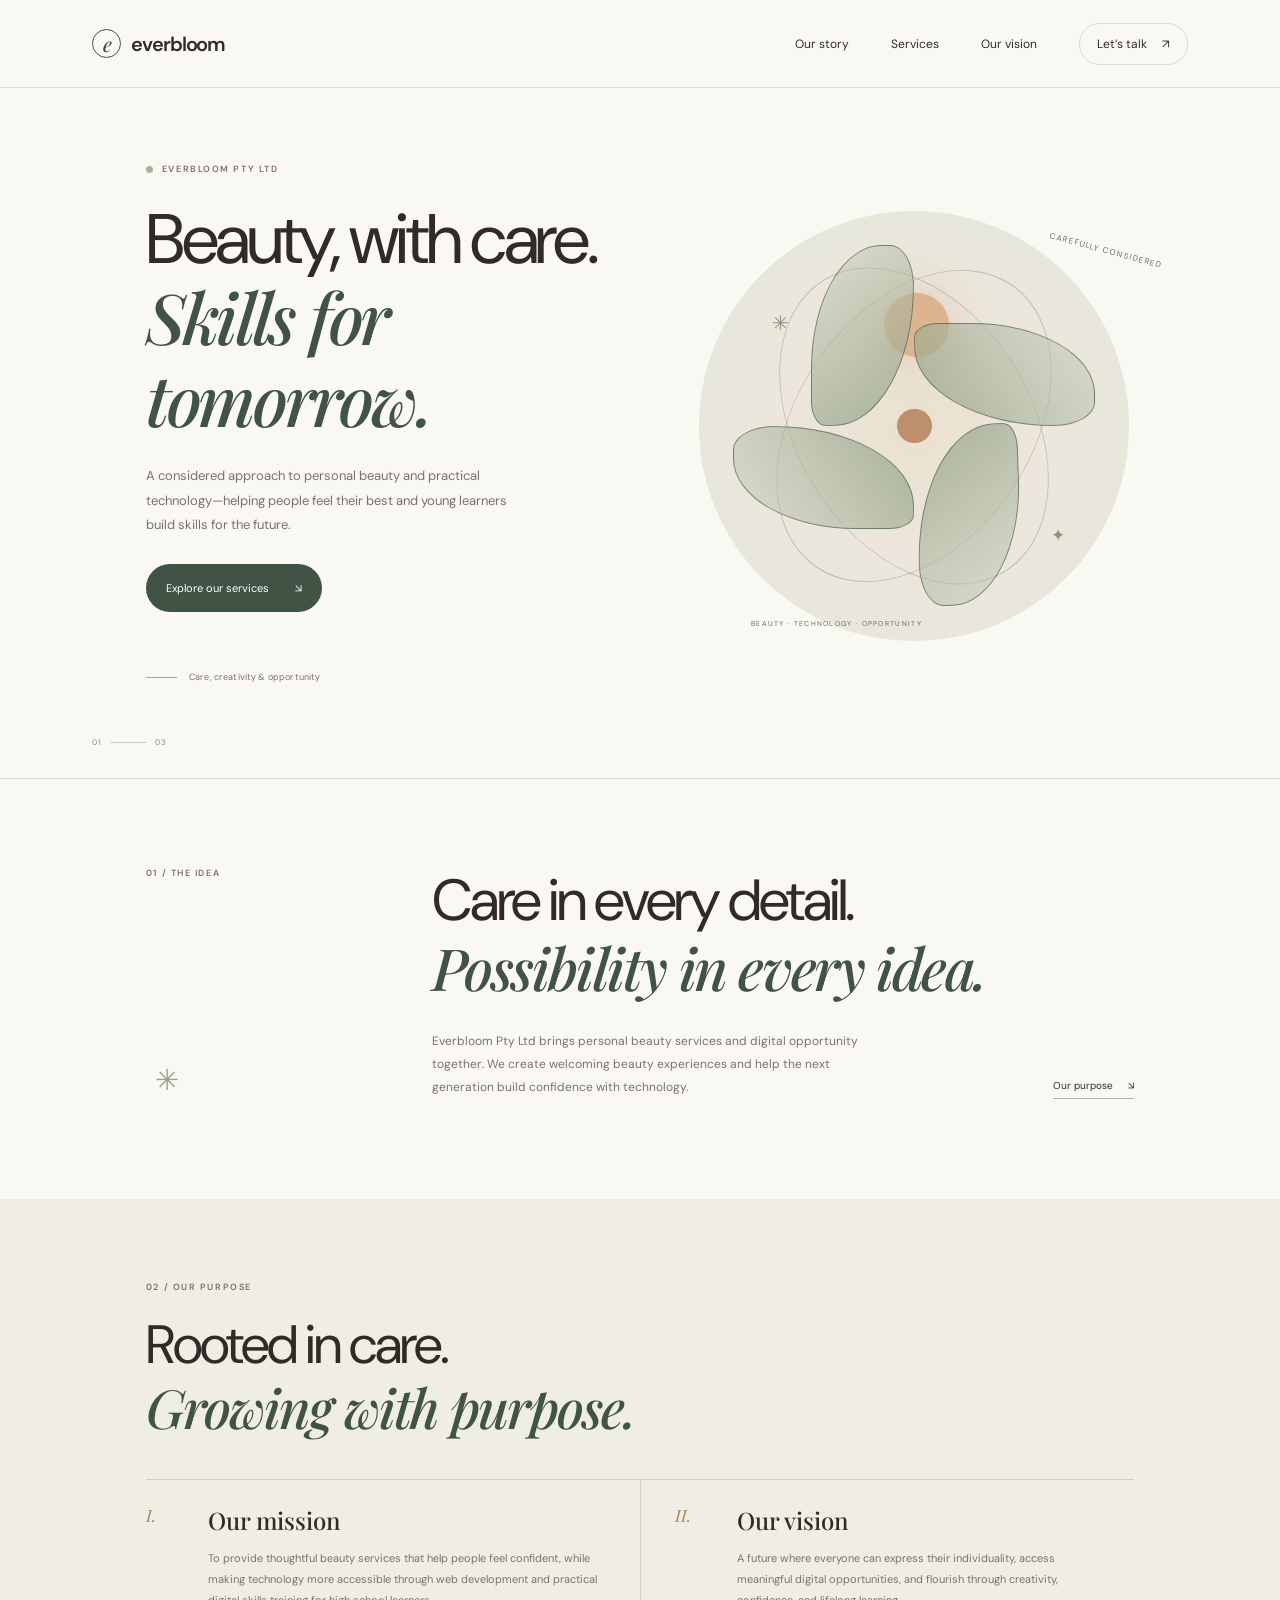
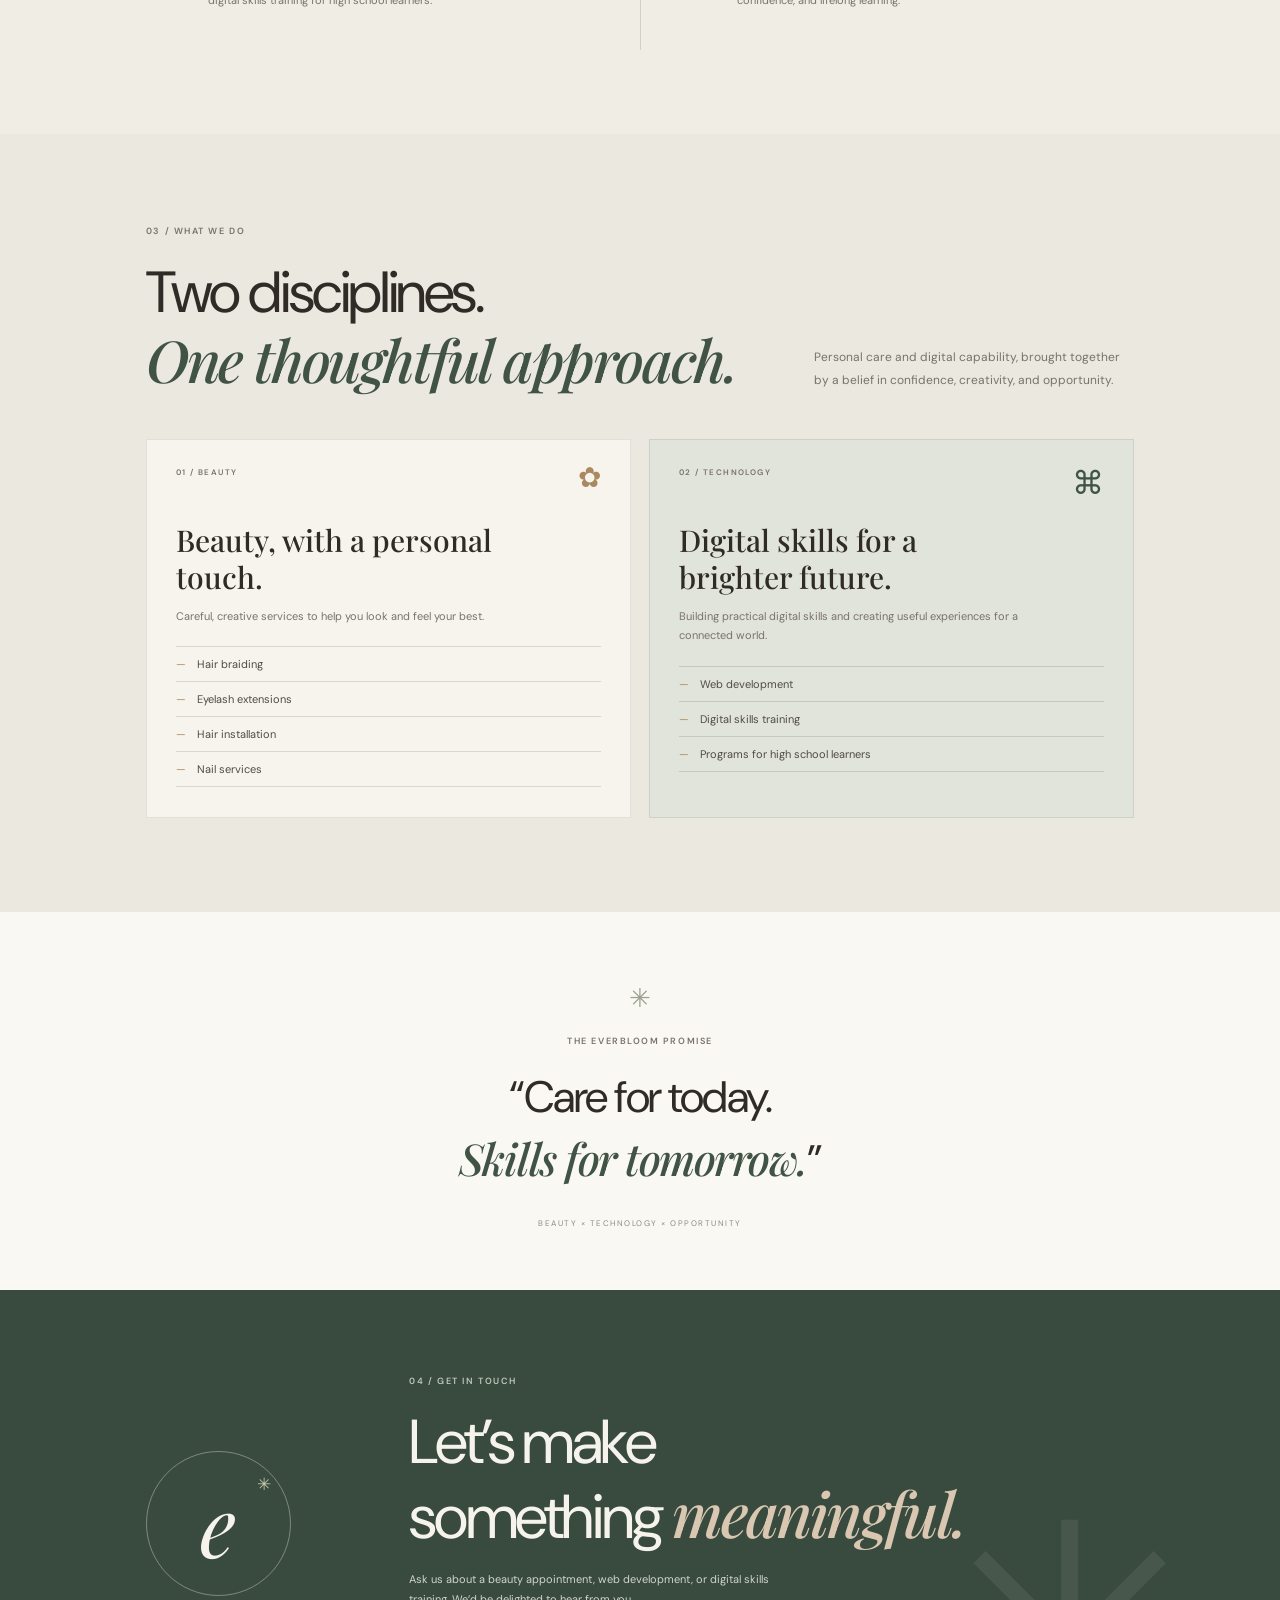
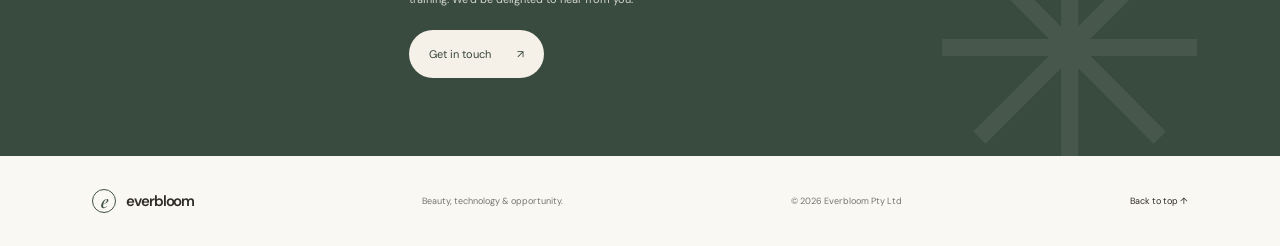
==== index.html @ f7b2e5d9 "Initial Everbloom website project Co-authored-by: Copilot <223556219+Copilot@users.noreply.github.co" ====
<!DOCTYPE html>
<html lang="en">
  <head>
    <meta charset="UTF-8" />
    <meta name="viewport" content="width=device-width, initial-scale=1.0" />
    <meta
      name="description"
      content="Everbloom Pty Ltd offers beauty services, web development, and digital skills training for high school learners."
    />
    <meta name="theme-color" content="#f7f4ef" />
    <title>Everbloom Pty Ltd — Beauty & Technology</title>
    <link rel="preconnect" href="https://fonts.googleapis.com" />
    <link rel="preconnect" href="https://fonts.gstatic.com" crossorigin />
    <link
      href="https://fonts.googleapis.com/css2?family=DM+Sans:wght@400;500;600;700&family=Playfair+Display:ital,wght@0,500;0,600;1,500&display=swap"
      rel="stylesheet"
    />
    <link rel="stylesheet" href="styles.css" />
    <script src="script.js" defer></script>
  </head>
  <body>
    <header class="site-header">
      <a class="wordmark" href="#home" aria-label="Everbloom home">
        <span class="wordmark-icon" aria-hidden="true">e</span>
        <span>everbloom</span>
      </a>
      <button
        class="menu-toggle"
        type="button"
        aria-label="Open navigation"
        aria-expanded="false"
        aria-controls="site-nav"
      >
        <span></span>
        <span></span>
      </button>
      <nav class="site-nav" id="site-nav" aria-label="Main navigation">
        <a href="#about">Our story</a>
        <a href="#what-we-do">Services</a>
        <a href="#vision">Our vision</a>
        <a class="nav-contact" href="#contact">Let’s talk <span aria-hidden="true">↗</span></a>
      </nav>
    </header>

    <main>
      <section class="hero" id="home">
        <div class="hero-copy">
          <p class="eyebrow"><span class="status-dot"></span> Everbloom Pty Ltd</p>
          <h1>Beauty, with care.<br /><em>Skills for tomorrow.</em></h1>
          <p class="hero-description">
            A considered approach to personal beauty and practical technology—helping people
            feel their best and young learners build skills for the future.
          </p>
          <a class="button button-dark" href="#what-we-do">
            Explore our services <span aria-hidden="true">↘</span>
          </a>
          <div class="hero-note">
            <span class="note-line"></span>
            <span>Care, creativity & opportunity</span>
          </div>
        </div>

        <div class="hero-art" aria-label="Abstract botanical-inspired artwork">
          <div class="art-orbit orbit-one"></div>
          <div class="art-orbit orbit-two"></div>
          <div class="art-sun"></div>
          <div class="art-petal petal-one"></div>
          <div class="art-petal petal-two"></div>
          <div class="art-petal petal-three"></div>
          <div class="art-petal petal-four"></div>
          <div class="art-core"></div>
          <span class="art-label label-top">Carefully considered</span>
          <span class="art-label label-bottom">BEAUTY · TECHNOLOGY · OPPORTUNITY</span>
          <span class="art-spark spark-one" aria-hidden="true">✳</span>
          <span class="art-spark spark-two" aria-hidden="true">✦</span>
        </div>
        <div class="hero-index" aria-hidden="true">01 <span></span> 03</div>
      </section>

      <section class="intro section-pad" id="about">
        <div class="intro-kicker">
          <span class="section-number">01 / THE IDEA</span>
          <span class="small-flower" aria-hidden="true">✳</span>
        </div>
        <div class="intro-content">
          <h2>Care in every detail.<br /><em>Possibility in every idea.</em></h2>
          <div class="intro-bottom">
            <p>
              Everbloom Pty Ltd brings personal beauty services and digital opportunity
              together. We create welcoming beauty experiences and help the next generation
              build confidence with technology.
            </p>
            <a class="text-link" href="#vision">Our purpose <span aria-hidden="true">↘</span></a>
          </div>
        </div>
      </section>

      <section class="principles section-pad" id="vision">
        <div class="principles-heading">
          <span class="section-number">02 / OUR PURPOSE</span>
          <h2>Rooted in care.<br /><em>Growing with purpose.</em></h2>
        </div>
        <div class="principle-grid">
          <article class="principle-card">
            <span class="principle-mark" aria-hidden="true">I.</span>
            <div>
              <h3>Our mission</h3>
              <p>
                To provide thoughtful beauty services that help people feel confident, while
                making technology more accessible through web development and practical
                digital skills training for high school learners.
              </p>
            </div>
          </article>
          <article class="principle-card">
            <span class="principle-mark" aria-hidden="true">II.</span>
            <div>
              <h3>Our vision</h3>
              <p>
                A future where everyone can express their individuality, access meaningful
                digital opportunities, and flourish through creativity, confidence, and
                lifelong learning.
              </p>
            </div>
          </article>
        </div>
      </section>

      <section class="offerings section-pad" id="what-we-do">
        <div class="offerings-heading">
          <div>
            <span class="section-number">03 / WHAT WE DO</span>
            <h2>Two disciplines.<br /><em>One thoughtful approach.</em></h2>
          </div>
          <p>
            Personal care and digital capability, brought together by a belief in confidence,
            creativity, and opportunity.
          </p>
        </div>
        <div class="services-grid">
          <article class="service-card beauty-card">
            <div class="service-card-top">
              <span class="service-number">01 / BEAUTY</span>
              <span class="service-symbol" aria-hidden="true">✿</span>
            </div>
            <h3>Beauty, with a personal touch.</h3>
            <p class="service-intro">
              Careful, creative services to help you look and feel your best.
            </p>
            <ul class="service-list">
              <li>Hair braiding</li>
              <li>Eyelash extensions</li>
              <li>Hair installation</li>
              <li>Nail services</li>
            </ul>
          </article>
          <article class="service-card technology-card">
            <div class="service-card-top">
              <span class="service-number">02 / TECHNOLOGY</span>
              <span class="service-symbol tech-symbol" aria-hidden="true">⌘</span>
            </div>
            <h3>Digital skills for a brighter future.</h3>
            <p class="service-intro">
              Building practical digital skills and creating useful experiences for a
              connected world.
            </p>
            <ul class="service-list">
              <li>Web development</li>
              <li>Digital skills training</li>
              <li>Programs for high school learners</li>
            </ul>
          </article>
        </div>
      </section>

      <section class="manifesto">
        <span class="manifesto-flower" aria-hidden="true">✳</span>
        <p class="section-number">THE EVERBLOOM PROMISE</p>
        <blockquote>
          “Care for today.<br /><em>Skills for tomorrow.</em>”
        </blockquote>
        <span class="manifesto-caption">BEAUTY × TECHNOLOGY × OPPORTUNITY</span>
      </section>

      <section class="contact section-pad" id="contact">
        <div class="contact-mark" aria-hidden="true">e<span>✳</span></div>
        <div class="contact-copy">
          <span class="section-number">04 / GET IN TOUCH</span>
          <h2>Let’s make<br />something <em>meaningful.</em></h2>
          <p>
            Ask us about a beauty appointment, web development, or digital skills training.
            We’d be delighted to hear from you.
          </p>
          <a class="button button-light" href="mailto:hello@everbloom.com">
            Get in touch <span aria-hidden="true">↗</span>
          </a>
        </div>
        <span class="contact-decoration" aria-hidden="true">✳</span>
      </section>
    </main>

    <footer class="site-footer">
      <a class="wordmark footer-wordmark" href="#home">
        <span class="wordmark-icon" aria-hidden="true">e</span>
        <span>everbloom</span>
      </a>
      <p>Beauty, technology & opportunity.</p>
      <span>© <span id="year"></span> Everbloom Pty Ltd</span>
      <a class="back-to-top" href="#home">Back to top ↑</a>
    </footer>
  </body>
</html>
---- styles.css ----
:root {
  color-scheme: light;
  --paper: #faf8f3;
  --ink: #302b27;
  --muted: #79726a;
  --green: #405345;
  --line: rgba(48, 43, 39, 0.15);
  --gold: #aa8960;
  --serif: "Playfair Display", Georgia, serif;
  --sans: "DM Sans", Arial, sans-serif;
}

* {
  box-sizing: border-box;
}

html {
  scroll-behavior: smooth;
}

body {
  margin: 0;
  background: var(--paper);
  color: var(--ink);
  font-family: var(--sans);
  -webkit-font-smoothing: antialiased;
}

a {
  color: inherit;
  text-decoration: none;
}

.site-header {
  height: 88px;
  padding: 0 7.2%;
  display: flex;
  align-items: center;
  justify-content: space-between;
  border-bottom: 1px solid var(--line);
}

.wordmark {
  display: inline-flex;
  align-items: center;
  gap: 10px;
  font-size: 20px;
  font-weight: 600;
  letter-spacing: -1.1px;
}

.wordmark-icon {
  width: 29px;
  height: 29px;
  display: grid;
  place-items: center;
  border: 1px solid var(--green);
  border-radius: 50%;
  color: var(--green);
  font-family: var(--serif);
  font-size: 20px;
  font-weight: 500;
  font-style: italic;
}

.site-nav {
  display: flex;
  align-items: center;
  gap: 42px;
  font-size: 12px;
}

.site-nav a:not(.nav-contact),
.back-to-top {
  transition: color 180ms ease;
}

.site-nav a:not(.nav-contact):hover,
.back-to-top:hover {
  color: #84917f;
}

.nav-contact {
  padding: 12px 17px;
  border: 1px solid var(--line);
  border-radius: 30px;
}

.nav-contact span {
  margin-left: 12px;
}

.menu-toggle {
  display: none;
}

.hero {
  position: relative;
  min-height: 620px;
  padding: 75px 11.4% 90px;
  display: grid;
  grid-template-columns: 1.05fr 0.95fr;
  align-items: center;
  overflow: hidden;
}

.hero-copy {
  z-index: 1;
  padding-bottom: 5px;
}

.eyebrow,
.section-number {
  color: var(--muted);
  font-size: 9px;
  font-weight: 600;
  letter-spacing: 1.55px;
  text-transform: uppercase;
}

.eyebrow {
  display: flex;
  align-items: center;
  gap: 9px;
  margin: 0 0 26px;
}

.status-dot {
  width: 7px;
  height: 7px;
  display: inline-block;
  border-radius: 50%;
  background: #a8b394;
}

h1,
h2,
h3,
p {
  margin-top: 0;
}

h1,
h2 {
  font-weight: 400;
}

h1 {
  margin-bottom: 22px;
  font-size: clamp(49px, 5.5vw, 70px);
  letter-spacing: -3.3px;
  line-height: 1.1;
}

h1 em,
h2 em,
blockquote em {
  color: var(--green);
  font-family: var(--serif);
  font-weight: 500;
}

.hero-description {
  max-width: 390px;
  margin-bottom: 26px;
  color: var(--muted);
  font-size: 13px;
  line-height: 1.9;
}

.button {
  min-height: 48px;
  padding: 0 20px;
  display: inline-flex;
  align-items: center;
  justify-content: center;
  gap: 26px;
  border-radius: 30px;
  font-size: 11px;
  transition: transform 180ms ease, background 180ms ease;
}

.button:hover {
  transform: translateY(-2px);
}

.button-dark {
  background: var(--green);
  color: #fff;
}

.button-dark:hover {
  background: #2e4035;
}

.hero-note {
  margin-top: 59px;
  display: flex;
  align-items: center;
  gap: 12px;
  color: var(--muted);
  font-size: 9px;
  letter-spacing: 0.15px;
}

.note-line {
  width: 31px;
  height: 1px;
  background: #a5aa9b;
}

.hero-art {
  position: relative;
  width: min(37vw, 430px);
  aspect-ratio: 1;
  justify-self: end;
  margin: 1px 1% 0 0;
  border-radius: 50%;
  background:
    radial-gradient(ellipse at 51% 48%, rgba(239, 224, 199, 0.26) 0 19%, transparent 20%),
    radial-gradient(circle at 50% 51%, #e8e1d4 0, #ece6dc 44%, #e7e7db 73%, #e8e9df 100%);
}

.art-orbit {
  position: absolute;
  inset: 10%;
  border: 1px solid rgba(68, 81, 65, 0.28);
  border-radius: 50%;
}

.orbit-one {
  transform: rotate(-32deg) scaleX(0.68);
}

.orbit-two {
  transform: rotate(35deg) scaleX(0.68);
}

.art-sun {
  position: absolute;
  top: 19%;
  left: 43%;
  width: 15%;
  aspect-ratio: 1;
  border-radius: 50%;
  background: #dcb48e;
  box-shadow: 0 0 45px rgba(208, 157, 120, 0.43);
}

.art-petal {
  position: absolute;
  top: 50%;
  left: 50%;
  width: 24%;
  height: 42%;
  border: 1px solid rgba(67, 82, 67, 0.58);
  border-radius: 85% 15% 75% 25%;
  background: linear-gradient(145deg, rgba(151, 165, 137, 0.78), rgba(205, 209, 190, 0.48));
  transform-origin: 0 0;
}

.petal-one {
  transform: rotate(-2deg);
}

.petal-two {
  transform: rotate(90deg);
}

.petal-three {
  transform: rotate(180deg);
}

.petal-four {
  transform: rotate(270deg);
}

.art-core {
  position: absolute;
  top: 46%;
  left: 46%;
  width: 8%;
  aspect-ratio: 1;
  border-radius: 50%;
  background: #bd8f6e;
}

.art-label {
  position: absolute;
  color: #686d60;
  font-size: 8px;
  letter-spacing: 1.1px;
  text-transform: uppercase;
}

.label-top {
  top: 8%;
  right: -8%;
  transform: rotate(15deg);
}

.label-bottom {
  bottom: 3%;
  left: 12%;
  font-size: 7px;
  letter-spacing: 1.3px;
}

.art-spark {
  position: absolute;
  color: #8a957b;
}

.spark-one {
  top: 23%;
  left: 17%;
  font-size: 20px;
}

.spark-two {
  right: 15%;
  bottom: 22%;
  font-size: 17px;
}

.hero-index {
  position: absolute;
  bottom: 31px;
  left: 7.2%;
  display: flex;
  align-items: center;
  gap: 9px;
  color: #8d8e87;
  font-size: 8px;
  letter-spacing: 1px;
}

.hero-index span {
  width: 35px;
  height: 1px;
  background: #c6c6bd;
}

.section-pad {
  padding-right: 11.4%;
  padding-left: 11.4%;
}

.intro {
  padding-top: 88px;
  padding-bottom: 100px;
  display: grid;
  grid-template-columns: 1fr 2.45fr;
  border-top: 1px solid var(--line);
}

.principles {
  padding-top: 75px;
  padding-bottom: 84px;
  background: #f0ede5;
}

.principles-heading {
  margin-bottom: 37px;
}

.principles-heading .section-number {
  display: inline-block;
  margin-bottom: 20px;
}

.principles-heading h2 {
  margin: 0;
  font-size: clamp(37px, 4.4vw, 54px);
  letter-spacing: -2px;
  line-height: 1.17;
}

.principle-grid {
  display: grid;
  grid-template-columns: repeat(2, minmax(0, 1fr));
  border-top: 1px solid var(--line);
}

.principle-card {
  min-height: 170px;
  padding: 24px 34px 12px 0;
  display: grid;
  grid-template-columns: 45px 1fr;
  gap: 17px;
}

.principle-card + .principle-card {
  padding-left: 34px;
  border-left: 1px solid var(--line);
}

.principle-mark {
  color: var(--gold);
  font-family: var(--serif);
  font-size: 17px;
  font-style: italic;
}

.principle-card h3 {
  margin-bottom: 12px;
  font-family: var(--serif);
  font-size: 24px;
  font-weight: 500;
}

.principle-card p {
  max-width: 420px;
  margin: 0;
  color: var(--muted);
  font-size: 11px;
  line-height: 1.9;
}

.intro-kicker {
  display: flex;
  flex-direction: column;
  align-items: flex-start;
  justify-content: space-between;
}

.small-flower {
  padding-left: 9px;
  color: #9ca28c;
  font-size: 29px;
}

.intro-content h2,
.offerings-heading h2,
.contact-copy h2 {
  margin: 0;
  font-size: clamp(38px, 4.6vw, 58px);
  letter-spacing: -2.4px;
  line-height: 1.15;
}

.intro-bottom {
  margin-top: 26px;
  display: flex;
  align-items: flex-end;
  justify-content: space-between;
  gap: 25px;
}

.intro-bottom p,
.offerings-heading > p {
  max-width: 440px;
  margin: 0;
  color: var(--muted);
  font-size: 12px;
  line-height: 1.9;
}

.text-link {
  flex: 0 0 auto;
  padding-bottom: 6px;
  border-bottom: 1px solid #aeb2a5;
  font-size: 10px;
}

.text-link span {
  margin-left: 12px;
}

.offerings {
  padding-top: 84px;
  padding-bottom: 94px;
  background: #eae8df;
}

.offerings-heading {
  margin-bottom: 42px;
  display: flex;
  align-items: flex-end;
  justify-content: space-between;
  gap: 35px;
}

.offerings-heading .section-number {
  display: inline-block;
  margin-bottom: 22px;
}

.offerings-heading > p {
  max-width: 320px;
  padding-bottom: 5px;
}

.services-grid {
  display: grid;
  grid-template-columns: repeat(2, minmax(0, 1fr));
  gap: 18px;
}

.service-card {
  min-height: 345px;
  padding: 27px 29px 30px;
  border: 1px solid rgba(48, 43, 39, 0.1);
  background: #f7f4ed;
}

.technology-card {
  background: #e1e4db;
}

.service-card-top {
  min-height: 48px;
  display: flex;
  align-items: flex-start;
  justify-content: space-between;
}

.service-number {
  color: var(--muted);
  font-size: 8px;
  font-weight: 600;
  letter-spacing: 1.4px;
}

.service-symbol {
  margin-top: -8px;
  color: var(--gold);
  font-size: 28px;
}

.tech-symbol {
  color: var(--green);
  font-family: var(--serif);
  font-size: 32px;
}

.service-card h3 {
  max-width: 350px;
  margin: 7px 0 10px;
  font-family: var(--serif);
  font-size: clamp(23px, 2.5vw, 30px);
  font-weight: 500;
  line-height: 1.25;
}

.service-intro {
  max-width: 365px;
  margin-bottom: 20px;
  color: var(--muted);
  font-size: 11px;
  line-height: 1.8;
}

.service-list {
  margin: 0;
  padding: 0;
  list-style: none;
  border-top: 1px solid var(--line);
}

.service-list li {
  padding: 10px 0;
  border-bottom: 1px solid var(--line);
  color: #504b45;
  font-size: 11px;
}

.service-list li::before {
  margin-right: 11px;
  color: var(--gold);
  content: "—";
}

.manifesto {
  min-height: 365px;
  padding: 69px 20px 62px;
  display: flex;
  flex-direction: column;
  align-items: center;
  justify-content: center;
  text-align: center;
}

.manifesto-flower {
  margin-bottom: 20px;
  color: #9ba28d;
  font-size: 26px;
}

.manifesto .section-number {
  margin-bottom: 21px;
}

blockquote {
  margin: 0 0 27px;
  font-size: clamp(27px, 3.7vw, 44px);
  letter-spacing: -1.5px;
  line-height: 1.35;
}

.manifesto-caption {
  color: #8a8c82;
  font-size: 8px;
  letter-spacing: 1.5px;
}

.contact {
  position: relative;
  min-height: 420px;
  padding-top: 78px;
  padding-bottom: 78px;
  display: flex;
  align-items: center;
  gap: 12%;
  overflow: hidden;
  background: #394b3f;
  color: #f6f3ed;
}

.contact-mark {
  position: relative;
  width: 145px;
  height: 145px;
  flex: 0 0 auto;
  display: grid;
  place-items: center;
  border: 1px solid rgba(246, 243, 237, 0.36);
  border-radius: 50%;
  font-family: var(--serif);
  font-size: 84px;
  font-style: italic;
}

.contact-mark span {
  position: absolute;
  top: 21px;
  right: 19px;
  color: #c8c8ad;
  font-family: var(--sans);
  font-size: 17px;
  font-style: normal;
}

.contact-copy {
  position: relative;
  z-index: 1;
}

.contact-copy .section-number {
  display: inline-block;
  margin-bottom: 19px;
  color: #c0c7b9;
}

.contact-copy h2 {
  font-size: clamp(43px, 5vw, 62px);
}

.contact-copy h2 em {
  color: #d9c7b1;
}

.contact-copy p {
  max-width: 390px;
  margin: 17px 0 21px;
  color: #d1d5cb;
  font-size: 11px;
  line-height: 1.8;
}

.button-light {
  background: #f5f1e8;
  color: #34443a;
}

.button-light:hover {
  background: #e7e1d5;
}

.contact-decoration {
  position: absolute;
  right: 5%;
  bottom: -75px;
  color: rgba(226, 231, 216, 0.08);
  font-size: 350px;
  line-height: 1;
}

.site-footer {
  min-height: 90px;
  padding: 20px 7.2%;
  display: flex;
  align-items: center;
  justify-content: space-between;
  gap: 20px;
  color: #74766e;
  font-size: 9px;
}

.footer-wordmark {
  color: var(--ink);
  font-size: 15px;
}

.footer-wordmark .wordmark-icon {
  width: 24px;
  height: 24px;
  font-size: 17px;
}

.site-footer p {
  margin: 0;
}

.back-to-top {
  color: var(--ink);
}

@media (min-width: 1500px) {
  .hero,
  .section-pad {
    padding-right: max(11.4%, calc((100% - 1120px) / 2));
    padding-left: max(11.4%, calc((100% - 1120px) / 2));
  }
}

@media (max-width: 850px) {
  .site-header {
    height: 75px;
    padding: 0 6%;
  }

  .hero {
    min-height: 550px;
    padding: 65px 7% 80px;
  }

  .hero-art {
    width: min(40vw, 340px);
  }

  h1 {
    font-size: clamp(46px, 5.8vw, 60px);
    letter-spacing: -2.5px;
  }

  .section-pad {
    padding-right: 7%;
    padding-left: 7%;
  }

  .intro {
    grid-template-columns: 0.75fr 2fr;
  }

  .principle-card {
    padding-right: 20px;
  }

  .principle-card + .principle-card {
    padding-left: 20px;
  }

  .service-card {
    min-height: 355px;
    padding: 23px 21px 25px;
  }

  .contact {
    gap: 8%;
  }
}

@media (max-width: 620px) {
  .site-header {
    position: relative;
    z-index: 3;
    height: 70px;
    padding: 0 6%;
  }

  .wordmark {
    font-size: 18px;
  }

  .menu-toggle {
    width: 39px;
    height: 39px;
    padding: 11px 8px;
    display: flex;
    flex-direction: column;
    justify-content: center;
    gap: 5px;
    border: 1px solid var(--line);
    border-radius: 50%;
    background: transparent;
    cursor: pointer;
  }

  .menu-toggle span {
    width: 100%;
    height: 1px;
    background: var(--ink);
  }

  .site-nav {
    position: absolute;
    top: 69px;
    right: 0;
    left: 0;
    padding: 20px 6% 25px;
    display: none;
    align-items: stretch;
    flex-direction: column;
    gap: 20px;
    border-bottom: 1px solid var(--line);
    background: var(--paper);
  }

  .site-nav.is-open {
    display: flex;
  }

  .nav-contact {
    align-self: flex-start;
  }

  .hero {
    min-height: auto;
    padding: 58px 7% 70px;
    grid-template-columns: 1fr;
    gap: 34px;
  }

  .hero-copy {
    padding: 0;
  }

  .eyebrow {
    margin-bottom: 21px;
  }

  h1 {
    font-size: clamp(48px, 13vw, 67px);
    letter-spacing: -3.5px;
  }

  .hero-description {
    max-width: 420px;
    font-size: 12px;
  }

  .hero-note {
    margin-top: 34px;
  }

  .hero-art {
    width: min(76vw, 350px);
    justify-self: center;
    margin: 0;
  }

  .label-top {
    right: -2%;
  }

  .hero-index {
    bottom: 20px;
    left: 7%;
  }

  .section-pad {
    padding-right: 7%;
    padding-left: 7%;
  }

  .intro {
    padding-top: 62px;
    padding-bottom: 68px;
    grid-template-columns: 1fr;
    gap: 26px;
  }

  .principles {
    padding-top: 59px;
    padding-bottom: 62px;
  }

  .principles-heading {
    margin-bottom: 27px;
  }

  .principle-grid {
    grid-template-columns: 1fr;
  }

  .principle-card,
  .principle-card + .principle-card {
    min-height: 0;
    padding: 22px 0;
    grid-template-columns: 34px 1fr;
    gap: 12px;
    border-left: 0;
  }

  .principle-card + .principle-card {
    border-top: 1px solid var(--line);
  }

  .principle-card h3 {
    font-size: 22px;
  }

  .intro-kicker {
    flex-direction: row;
    align-items: center;
  }

  .small-flower {
    padding: 0;
    font-size: 22px;
  }

  .intro-content h2,
  .offerings-heading h2,
  .contact-copy h2 {
    font-size: clamp(38px, 10vw, 50px);
    letter-spacing: -1.8px;
  }

  .intro-bottom {
    margin-top: 19px;
    align-items: flex-start;
    flex-direction: column;
    gap: 20px;
  }

  .offerings {
    padding-top: 63px;
    padding-bottom: 68px;
  }

  .offerings-heading {
    margin-bottom: 28px;
    align-items: flex-start;
    flex-direction: column;
    gap: 17px;
  }

  .offerings-heading .section-number {
    margin-bottom: 19px;
  }

  .services-grid {
    grid-template-columns: 1fr;
    gap: 12px;
  }

  .service-card {
    min-height: 0;
    padding: 22px 20px 23px;
  }

  .service-card h3 {
    font-size: 26px;
  }

  .manifesto {
    min-height: 310px;
    padding: 58px 20px;
  }

  blockquote {
    font-size: clamp(27px, 7.5vw, 36px);
  }

  .contact {
    min-height: 440px;
    padding-top: 62px;
    padding-bottom: 62px;
    align-items: flex-start;
    flex-direction: column;
    gap: 25px;
  }

  .contact-mark {
    width: 74px;
    height: 74px;
    font-size: 45px;
  }

  .contact-mark span {
    top: 8px;
    right: 8px;
    font-size: 10px;
  }

  .contact-copy p {
    max-width: 340px;
  }

  .contact-decoration {
    right: -17%;
    bottom: -4%;
    font-size: 220px;
  }

  .site-footer {
    padding: 25px 7%;
    align-items: flex-start;
    flex-wrap: wrap;
    gap: 16px 20px;
  }

  .footer-wordmark {
    width: calc(50% - 10px);
  }

  .site-footer p {
    width: calc(50% - 10px);
    text-align: right;
  }

  .back-to-top {
    margin-left: auto;
  }
}

@media (prefers-reduced-motion: reduce) {
  *,
  *::before,
  *::after {
    scroll-behavior: auto !important;
    transition-duration: 0.01ms !important;
  }
}
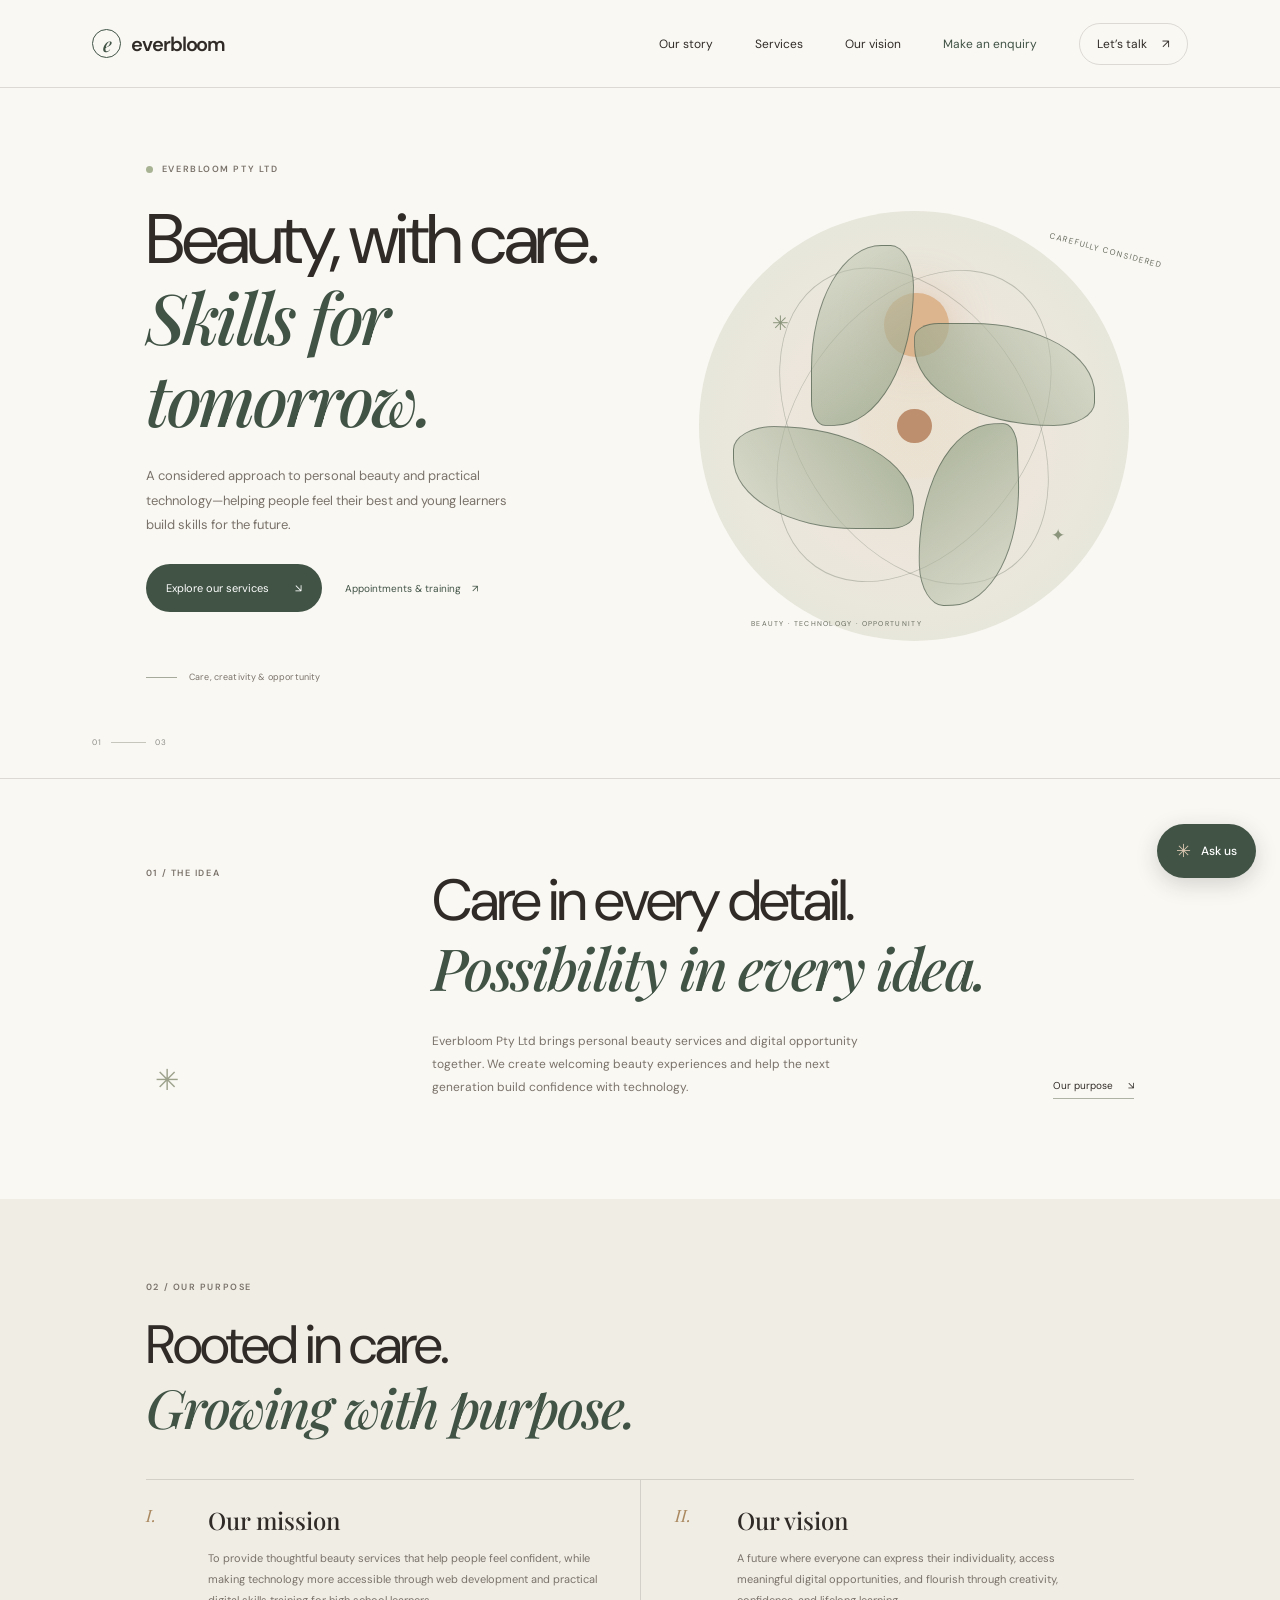
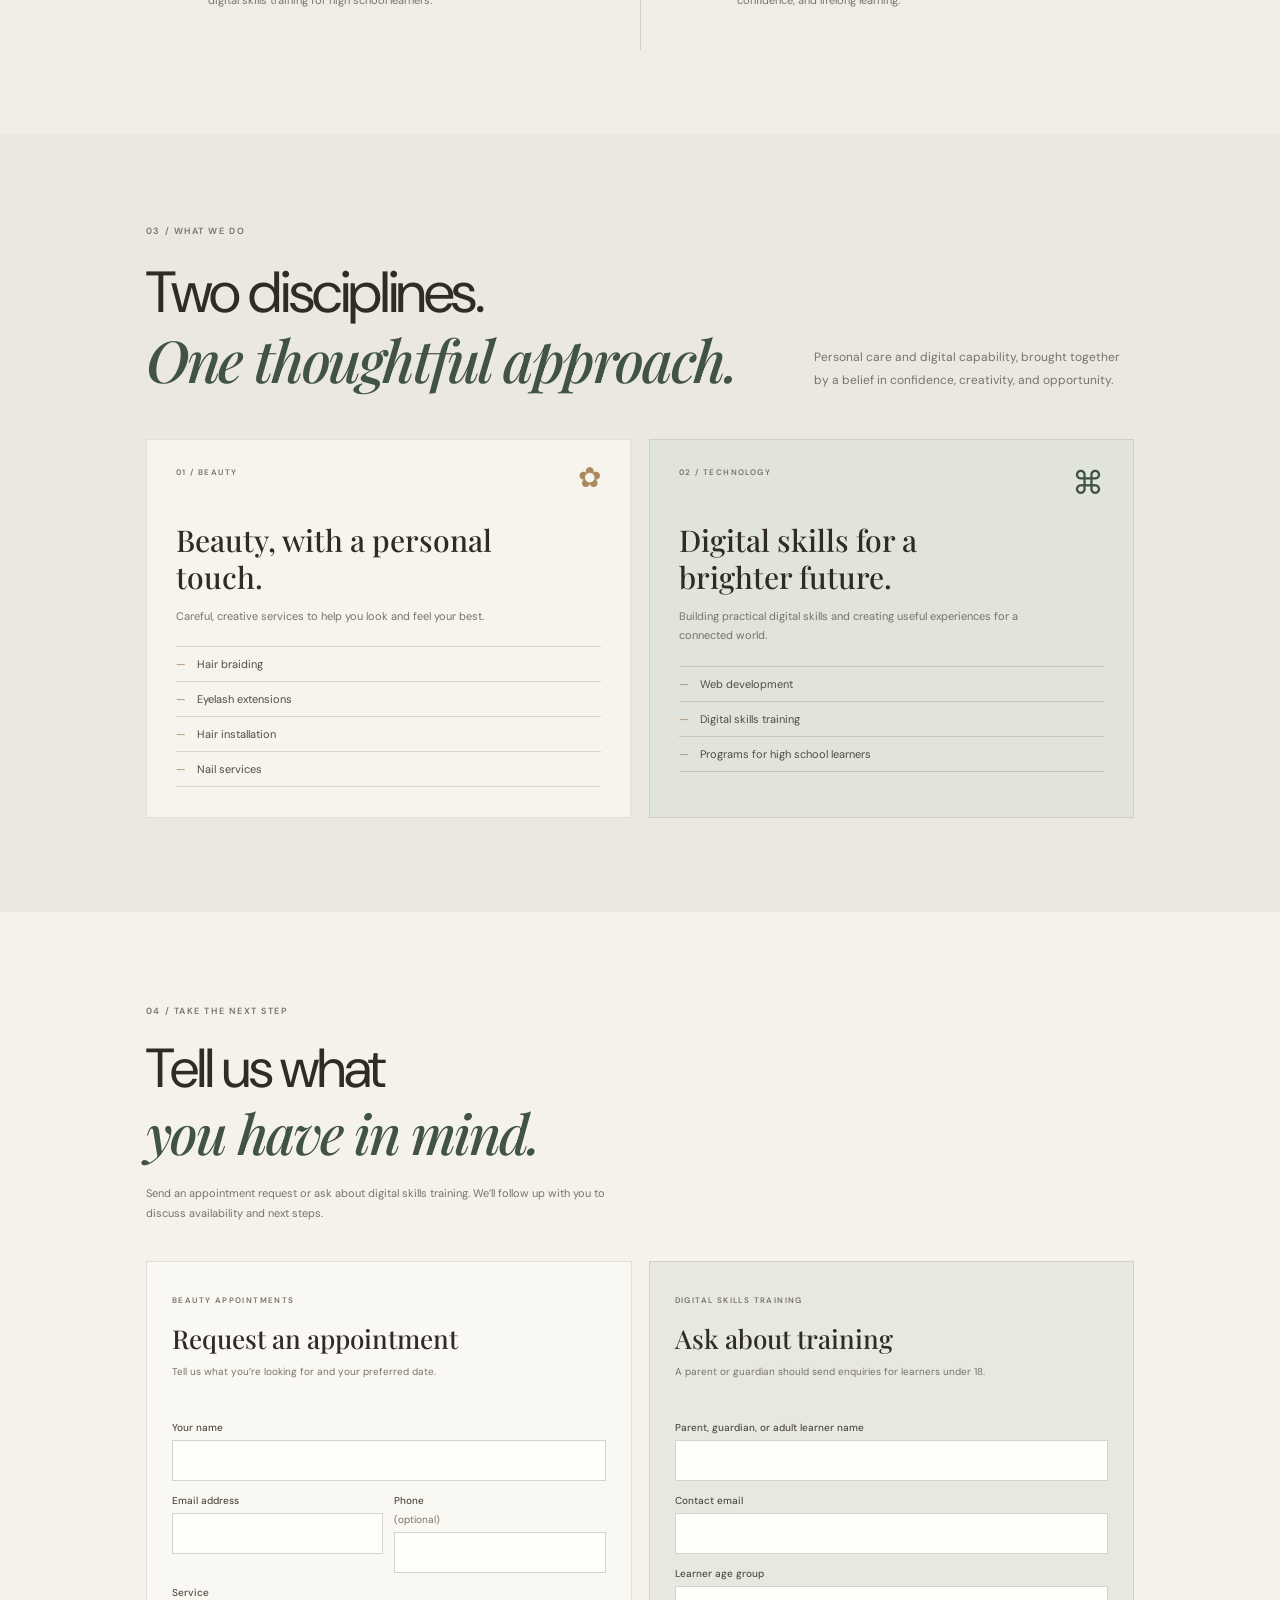
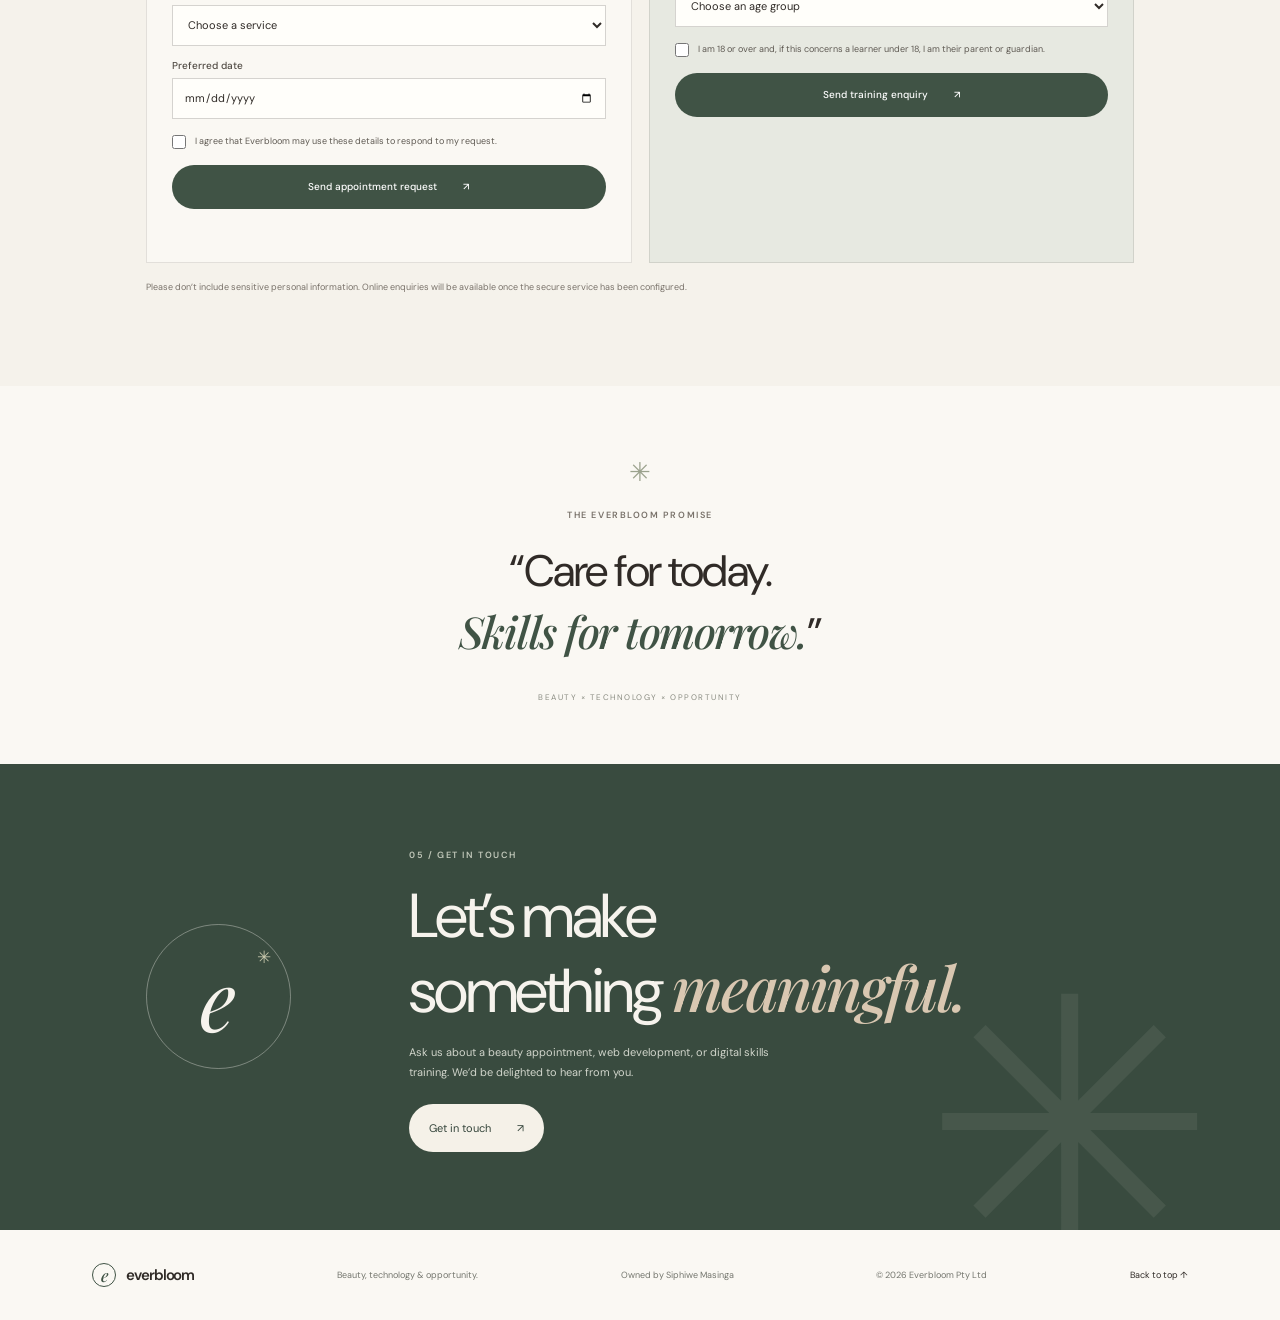
==== commit 31213646: "Add dynamic enquiries and Gemini assistant setup Co-authored-by: Copilot <223556219+Copilot@users.no" ====
--- a/index.html
+++ b/index.html
@@ -16,6 +16,7 @@
       rel="stylesheet"
     />
     <link rel="stylesheet" href="styles.css" />
+    <script src="site-config.js"></script>
     <script src="script.js" defer></script>
   </head>
   <body>
@@ -38,6 +39,7 @@
         <a href="#about">Our story</a>
         <a href="#what-we-do">Services</a>
         <a href="#vision">Our vision</a>
+        <a href="#enquiries">Make an enquiry</a>
         <a class="nav-contact" href="#contact">Let’s talk <span aria-hidden="true">↗</span></a>
       </nav>
     </header>
@@ -54,6 +56,7 @@
           <a class="button button-dark" href="#what-we-do">
             Explore our services <span aria-hidden="true">↘</span>
           </a>
+          <a class="hero-secondary-link" href="#enquiries">Appointments & training <span aria-hidden="true">↗</span></a>
           <div class="hero-note">
             <span class="note-line"></span>
             <span>Care, creativity & opportunity</span>
@@ -173,6 +176,99 @@
         </div>
       </section>
 
+      <section class="enquiries section-pad" id="enquiries">
+        <div class="enquiries-heading">
+          <span class="section-number">04 / TAKE THE NEXT STEP</span>
+          <h2>Tell us what<br /><em>you have in mind.</em></h2>
+          <p>
+            Send an appointment request or ask about digital skills training. We’ll follow up
+            with you to discuss availability and next steps.
+          </p>
+        </div>
+        <div class="enquiry-grid">
+          <form class="enquiry-card" data-enquiry-form="booking">
+            <span class="service-number">BEAUTY APPOINTMENTS</span>
+            <h3>Request an appointment</h3>
+            <p class="enquiry-intro">Tell us what you’re looking for and your preferred date.</p>
+            <label>
+              Your name
+              <input name="name" type="text" autocomplete="name" maxlength="120" required />
+            </label>
+            <div class="form-row">
+              <label>
+                Email address
+                <input name="email" type="email" autocomplete="email" maxlength="254" required />
+              </label>
+              <label>
+                Phone <span class="optional-label">(optional)</span>
+                <input name="phone" type="tel" autocomplete="tel" maxlength="30" />
+              </label>
+            </div>
+            <label>
+              Service
+              <select name="beauty_service" required>
+                <option value="">Choose a service</option>
+                <option value="Hair braiding">Hair braiding</option>
+                <option value="Eyelash extensions">Eyelash extensions</option>
+                <option value="Hair installation">Hair installation</option>
+                <option value="Nail services">Nail services</option>
+              </select>
+            </label>
+            <label>
+              Preferred date
+              <input name="requested_date" type="date" required />
+            </label>
+            <label class="consent-label">
+              <input name="consent" type="checkbox" required />
+              <span>I agree that Everbloom may use these details to respond to my request.</span>
+            </label>
+            <button class="button button-dark enquiry-submit" type="submit">
+              Send appointment request <span aria-hidden="true">↗</span>
+            </button>
+            <p class="form-status" aria-live="polite" role="status"></p>
+          </form>
+
+          <form class="enquiry-card training-enquiry" data-enquiry-form="training">
+            <span class="service-number">DIGITAL SKILLS TRAINING</span>
+            <h3>Ask about training</h3>
+            <p class="enquiry-intro">
+              A parent or guardian should send enquiries for learners under 18.
+            </p>
+            <label>
+              Parent, guardian, or adult learner name
+              <input name="name" type="text" autocomplete="name" maxlength="120" required />
+            </label>
+            <label>
+              Contact email
+              <input name="email" type="email" autocomplete="email" maxlength="254" required />
+            </label>
+            <label>
+              Learner age group
+              <select name="age_group" required>
+                <option value="">Choose an age group</option>
+                <option value="under_18">Under 18</option>
+                <option value="18_or_over">18 or over</option>
+              </select>
+            </label>
+            <label class="consent-label">
+              <input name="consent" type="checkbox" required />
+              <span>
+                I am 18 or over and, if this concerns a learner under 18, I am their parent or
+                guardian.
+              </span>
+            </label>
+            <button class="button button-dark enquiry-submit" type="submit">
+              Send training enquiry <span aria-hidden="true">↗</span>
+            </button>
+            <p class="form-status" aria-live="polite" role="status"></p>
+          </form>
+        </div>
+        <p class="enquiry-privacy">
+          Please don’t include sensitive personal information. Online enquiries will be
+          available once the secure service has been configured.
+        </p>
+      </section>
+
       <section class="manifesto">
         <span class="manifesto-flower" aria-hidden="true">✳</span>
         <p class="section-number">THE EVERBLOOM PROMISE</p>
@@ -185,7 +281,7 @@
       <section class="contact section-pad" id="contact">
         <div class="contact-mark" aria-hidden="true">e<span>✳</span></div>
         <div class="contact-copy">
-          <span class="section-number">04 / GET IN TOUCH</span>
+          <span class="section-number">05 / GET IN TOUCH</span>
           <h2>Let’s make<br />something <em>meaningful.</em></h2>
           <p>
             Ask us about a beauty appointment, web development, or digital skills training.
@@ -205,8 +301,67 @@
         <span>everbloom</span>
       </a>
       <p>Beauty, technology & opportunity.</p>
+      <span>Owned by Siphiwe Masinga</span>
       <span>© <span id="year"></span> Everbloom Pty Ltd</span>
       <a class="back-to-top" href="#home">Back to top ↑</a>
     </footer>
+
+    <aside class="chat-widget" aria-label="Client assistance">
+      <section
+        class="chat-panel"
+        id="chat-panel"
+        role="dialog"
+        aria-labelledby="chat-title"
+        hidden
+      >
+        <header class="chat-header">
+          <div>
+            <p class="chat-kicker">EVERBLOOM PTY LTD</p>
+            <h2 id="chat-title">How can we help?</h2>
+            <span class="chat-status"><span></span> Automated assistant</span>
+          </div>
+          <button class="chat-close" type="button" aria-label="Close chat">×</button>
+        </header>
+        <div class="chat-messages" id="chat-messages" aria-live="polite" aria-relevant="additions">
+          <p class="chat-message chat-message-assistant">
+            Hello! Ask me about our beauty services, digital training, or how to get in touch.
+          </p>
+        </div>
+        <div class="chat-suggestions" aria-label="Suggested questions">
+          <button type="button" data-chat-question="What beauty services do you offer?">
+            Beauty services
+          </button>
+          <button type="button" data-chat-question="Tell me about digital skills training.">
+            Digital training
+          </button>
+        </div>
+        <form class="chat-form" id="chat-form">
+          <label class="visually-hidden" for="chat-input">Your question</label>
+          <input
+            id="chat-input"
+            name="message"
+            type="text"
+            placeholder="Write a message…"
+            autocomplete="off"
+            maxlength="500"
+            required
+          />
+          <button type="submit" aria-label="Send message">↑</button>
+        </form>
+        <p class="chat-disclaimer">
+          Automated answers · Don’t share sensitive information in chat.
+        </p>
+      </section>
+      <button
+        class="chat-toggle"
+        type="button"
+        aria-expanded="false"
+        aria-controls="chat-panel"
+        aria-label="Open Everbloom client assistant"
+      >
+        <span class="chat-toggle-icon" aria-hidden="true">✳</span>
+        <span class="chat-toggle-label">Ask us</span>
+      </button>
+    </aside>
   </body>
 </html>
--- a/styles.css
+++ b/styles.css
@@ -80,6 +80,10 @@
   color: #84917f;
 }
 
+.site-nav a[aria-current="location"] {
+  color: var(--green);
+}
+
 .nav-contact {
   padding: 12px 17px;
   border: 1px solid var(--line);
@@ -107,6 +111,16 @@
 .hero-copy {
   z-index: 1;
   padding-bottom: 5px;
+}
+
+.hero-secondary-link {
+  margin-left: 19px;
+  color: var(--green);
+  font-size: 10px;
+}
+
+.hero-secondary-link span {
+  margin-left: 8px;
 }
 
 .eyebrow,
@@ -454,6 +468,175 @@
   color: var(--muted);
   font-size: 12px;
   line-height: 1.9;
+}
+
+.enquiries {
+  padding-top: 86px;
+  padding-bottom: 91px;
+  background: #f5f2eb;
+}
+
+.enquiries-heading {
+  max-width: 680px;
+  margin-bottom: 37px;
+}
+
+.enquiries-heading .section-number {
+  display: inline-block;
+  margin-bottom: 20px;
+}
+
+.enquiries-heading h2 {
+  margin: 0 0 15px;
+  font-size: clamp(38px, 4.4vw, 55px);
+  letter-spacing: -2px;
+  line-height: 1.15;
+}
+
+.enquiries-heading > p,
+.enquiry-intro {
+  max-width: 470px;
+  margin-bottom: 0;
+  color: var(--muted);
+  font-size: 11px;
+  line-height: 1.85;
+}
+
+.enquiry-grid {
+  display: grid;
+  grid-template-columns: repeat(2, minmax(0, 1fr));
+  gap: 17px;
+}
+
+.enquiry-card {
+  padding: 25px;
+  border: 1px solid rgba(48, 43, 39, 0.12);
+  background: #faf8f3;
+}
+
+.training-enquiry {
+  background: #e7e9e1;
+}
+
+.enquiry-card h3 {
+  margin: 13px 0 7px;
+  font-family: var(--serif);
+  font-size: 26px;
+  font-weight: 500;
+}
+
+.enquiry-intro {
+  min-height: 39px;
+  margin-bottom: 19px;
+  font-size: 10px;
+}
+
+.enquiry-card > label:not(.consent-label),
+.form-row > label {
+  margin-top: 13px;
+  display: flex;
+  flex-direction: column;
+  gap: 6px;
+  color: #514b44;
+  font-size: 10px;
+  font-weight: 500;
+}
+
+.enquiry-card input:not([type="checkbox"]),
+.enquiry-card select {
+  width: 100%;
+  min-height: 41px;
+  padding: 0 11px;
+  border: 1px solid rgba(48, 43, 39, 0.2);
+  border-radius: 0;
+  background: #fffefa;
+  color: var(--ink);
+  font: 11px var(--sans);
+}
+
+.enquiry-card input:focus,
+.enquiry-card select:focus {
+  outline: 2px solid #788673;
+  outline-offset: 1px;
+}
+
+.form-row {
+  display: grid;
+  grid-template-columns: repeat(2, minmax(0, 1fr));
+  gap: 11px;
+}
+
+.optional-label {
+  color: var(--muted);
+  font-weight: 400;
+}
+
+.consent-label {
+  margin-top: 15px;
+  display: flex;
+  align-items: flex-start;
+  gap: 9px;
+  color: #5f5a53;
+  font-size: 9px;
+  font-weight: 400;
+  line-height: 1.6;
+}
+
+.consent-label input {
+  width: 14px;
+  height: 14px;
+  flex: 0 0 auto;
+  margin: 1px 0 0;
+  accent-color: var(--green);
+}
+
+.enquiry-submit {
+  width: 100%;
+  min-height: 44px;
+  margin-top: 16px;
+  border: 0;
+  cursor: pointer;
+  font: 500 10px var(--sans);
+}
+
+.enquiry-submit:disabled {
+  cursor: wait;
+  opacity: 0.7;
+}
+
+.form-status {
+  min-height: 18px;
+  margin: 10px 0 0;
+  color: var(--muted);
+  font-size: 9px;
+  line-height: 1.6;
+}
+
+.form-status[data-state="success"] {
+  color: #355c42;
+}
+
+.form-status[data-state="error"] {
+  color: #8a3e32;
+}
+
+.enquiry-privacy {
+  max-width: 700px;
+  margin: 17px 0 0;
+  color: var(--muted);
+  font-size: 9px;
+  line-height: 1.7;
+}
+
+.reveal {
+  opacity: 0;
+  transform: translateY(18px);
+  transition: opacity 650ms ease, transform 650ms ease;
+}
+
+.reveal.is-visible {
+  opacity: 1;
+  transform: translateY(0);
 }
 
 .text-link {
@@ -697,6 +880,10 @@
   font-size: 9px;
 }
 
+.site-footer > span {
+  white-space: nowrap;
+}
+
 .footer-wordmark {
   color: var(--ink);
   font-size: 15px;
@@ -714,6 +901,200 @@
 
 .back-to-top {
   color: var(--ink);
+}
+
+.visually-hidden {
+  position: absolute;
+  width: 1px;
+  height: 1px;
+  padding: 0;
+  overflow: hidden;
+  clip: rect(0, 0, 0, 0);
+  white-space: nowrap;
+  clip-path: inset(50%);
+}
+
+.chat-widget {
+  position: fixed;
+  z-index: 5;
+  right: 24px;
+  bottom: 22px;
+  display: flex;
+  align-items: flex-end;
+  flex-direction: column;
+  gap: 12px;
+}
+
+.chat-toggle {
+  min-height: 54px;
+  padding: 0 19px;
+  display: flex;
+  align-items: center;
+  gap: 10px;
+  border: 0;
+  border-radius: 28px;
+  background: var(--green);
+  box-shadow: 0 6px 22px rgba(36, 38, 31, 0.18);
+  color: #fff;
+  cursor: pointer;
+  font: 500 12px var(--sans);
+}
+
+.chat-toggle:hover {
+  background: #2e4035;
+}
+
+.chat-toggle-icon {
+  color: #d9c7b1;
+  font-size: 18px;
+}
+
+.chat-panel {
+  width: min(355px, calc(100vw - 32px));
+  max-height: min(520px, calc(100dvh - 105px));
+  display: flex;
+  flex-direction: column;
+  overflow: hidden;
+  border: 1px solid rgba(48, 43, 39, 0.13);
+  border-radius: 5px;
+  background: var(--paper);
+  box-shadow: 0 14px 48px rgba(36, 38, 31, 0.2);
+}
+
+.chat-panel[hidden] {
+  display: none;
+}
+
+.chat-header {
+  padding: 18px 18px 15px;
+  display: flex;
+  align-items: flex-start;
+  justify-content: space-between;
+  background: var(--green);
+  color: #f6f3ed;
+}
+
+.chat-kicker {
+  margin: 0 0 7px;
+  color: #c0c7b9;
+  font-size: 8px;
+  letter-spacing: 1.25px;
+}
+
+.chat-header h2 {
+  margin: 0 0 7px;
+  font-family: var(--serif);
+  font-size: 22px;
+}
+
+.chat-status {
+  display: inline-flex;
+  align-items: center;
+  gap: 7px;
+  color: #e1e3da;
+  font-size: 9px;
+}
+
+.chat-status span {
+  width: 6px;
+  height: 6px;
+  border-radius: 50%;
+  background: #c4d0af;
+}
+
+.chat-close {
+  width: 30px;
+  height: 30px;
+  border: 1px solid rgba(246, 243, 237, 0.35);
+  border-radius: 50%;
+  background: transparent;
+  color: #f6f3ed;
+  cursor: pointer;
+  font: 400 21px/1 var(--sans);
+}
+
+.chat-messages {
+  min-height: 110px;
+  padding: 16px;
+  display: flex;
+  flex: 1;
+  flex-direction: column;
+  gap: 10px;
+  overflow-y: auto;
+}
+
+.chat-message {
+  max-width: 90%;
+  margin: 0;
+  padding: 11px 12px;
+  border-radius: 3px 12px 12px 12px;
+  background: #eeece4;
+  color: var(--ink);
+  font-size: 11px;
+  line-height: 1.7;
+}
+
+.chat-message-visitor {
+  align-self: flex-end;
+  border-radius: 12px 3px 12px 12px;
+  background: #e1e4db;
+}
+
+.chat-suggestions {
+  padding: 0 14px 12px;
+  display: flex;
+  flex-wrap: wrap;
+  gap: 7px;
+}
+
+.chat-suggestions button {
+  padding: 8px 10px;
+  border: 1px solid var(--line);
+  border-radius: 18px;
+  background: transparent;
+  color: var(--green);
+  cursor: pointer;
+  font: 500 9px var(--sans);
+}
+
+.chat-suggestions button:hover {
+  background: #eeece4;
+}
+
+.chat-form {
+  margin: 0 14px;
+  display: flex;
+  border: 1px solid var(--line);
+  background: #fffefa;
+}
+
+.chat-form input {
+  width: 100%;
+  min-width: 0;
+  padding: 12px;
+  border: 0;
+  outline-color: var(--green);
+  background: transparent;
+  color: var(--ink);
+  font: 11px var(--sans);
+}
+
+.chat-form button {
+  width: 40px;
+  flex: 0 0 auto;
+  border: 0;
+  background: transparent;
+  color: var(--green);
+  cursor: pointer;
+  font-size: 18px;
+}
+
+.chat-disclaimer {
+  margin: 0;
+  padding: 10px 14px 13px;
+  color: var(--muted);
+  text-align: center;
+  font-size: 8px;
 }
 
 @media (min-width: 1500px) {
@@ -751,6 +1132,10 @@
 
   .intro {
     grid-template-columns: 0.75fr 2fr;
+  }
+
+  .enquiry-card {
+    padding: 21px;
   }
 
   .principle-card {
@@ -845,6 +1230,11 @@
     letter-spacing: -3.5px;
   }
 
+  .hero-secondary-link {
+    margin: 17px 0 0 4px;
+    display: inline-block;
+  }
+
   .hero-description {
     max-width: 420px;
     font-size: 12px;
@@ -940,6 +1330,36 @@
     padding-bottom: 68px;
   }
 
+  .enquiries {
+    padding-top: 62px;
+    padding-bottom: 67px;
+  }
+
+  .enquiries-heading {
+    margin-bottom: 26px;
+  }
+
+  .enquiries-heading h2 {
+    font-size: clamp(37px, 9.5vw, 48px);
+  }
+
+  .enquiry-grid {
+    grid-template-columns: 1fr;
+    gap: 12px;
+  }
+
+  .enquiry-card {
+    padding: 20px;
+  }
+
+  .enquiry-card h3 {
+    font-size: 24px;
+  }
+
+  .enquiry-intro {
+    min-height: 0;
+  }
+
   .offerings-heading {
     margin-bottom: 28px;
     align-items: flex-start;
@@ -1021,8 +1441,17 @@
     text-align: right;
   }
 
+  .site-footer > span {
+    width: calc(50% - 10px);
+  }
+
   .back-to-top {
     margin-left: auto;
+  }
+
+  .chat-widget {
+    right: 14px;
+    bottom: 14px;
   }
 }
 
@@ -1033,4 +1462,9 @@
     scroll-behavior: auto !important;
     transition-duration: 0.01ms !important;
   }
-}
+
+  .reveal {
+    opacity: 1;
+    transform: none;
+  }
+}
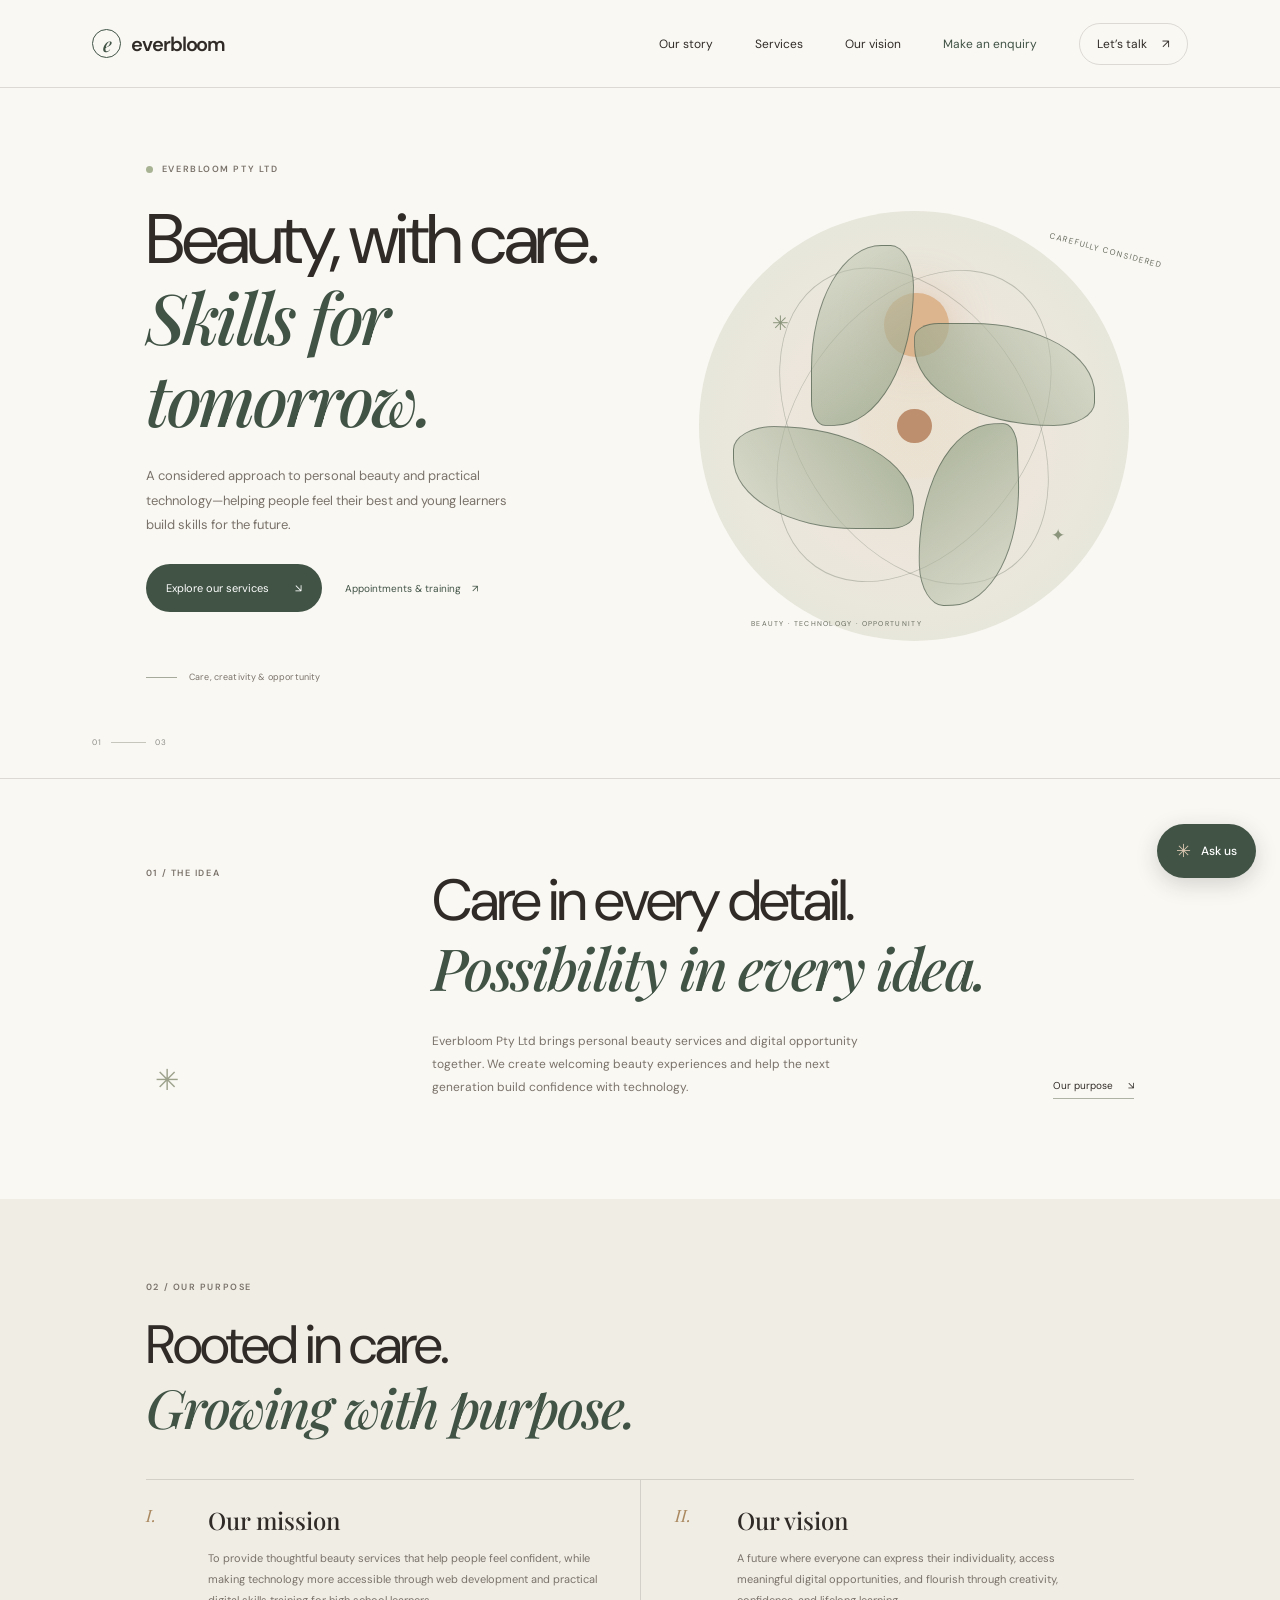
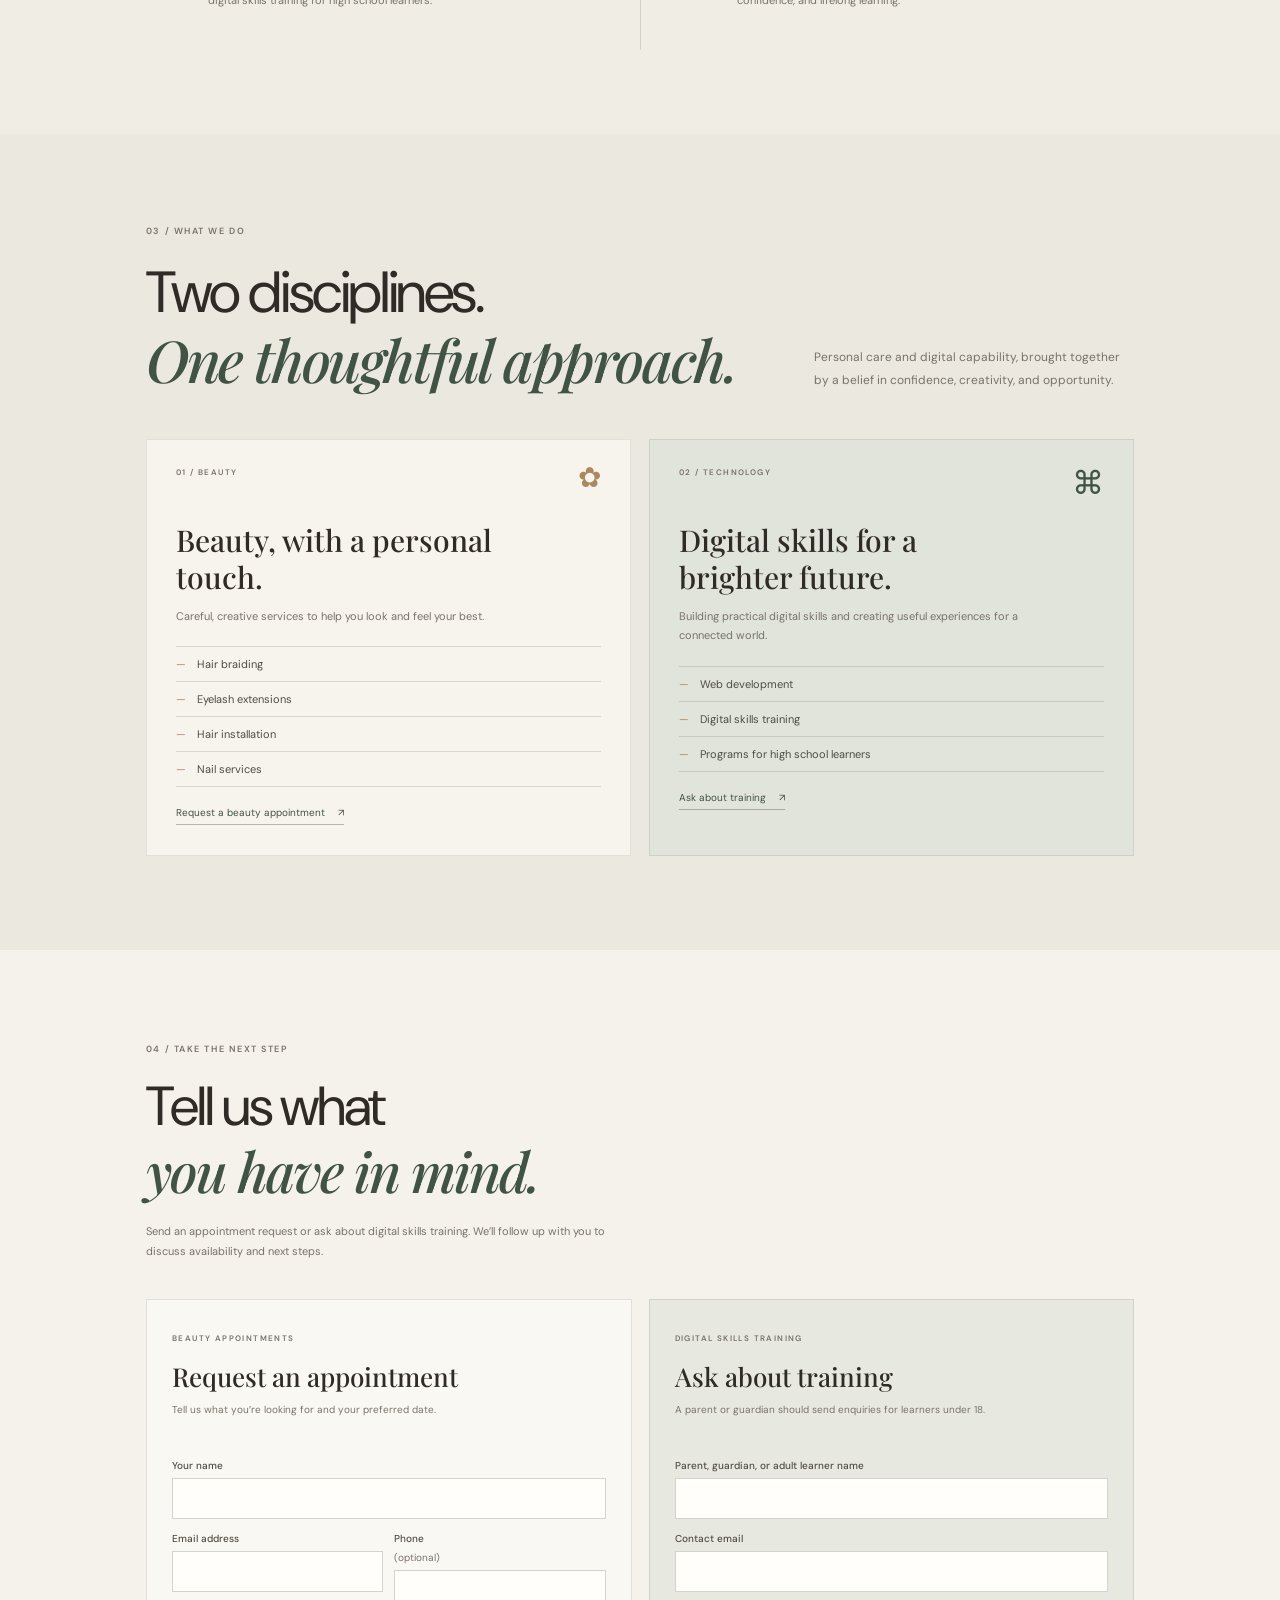
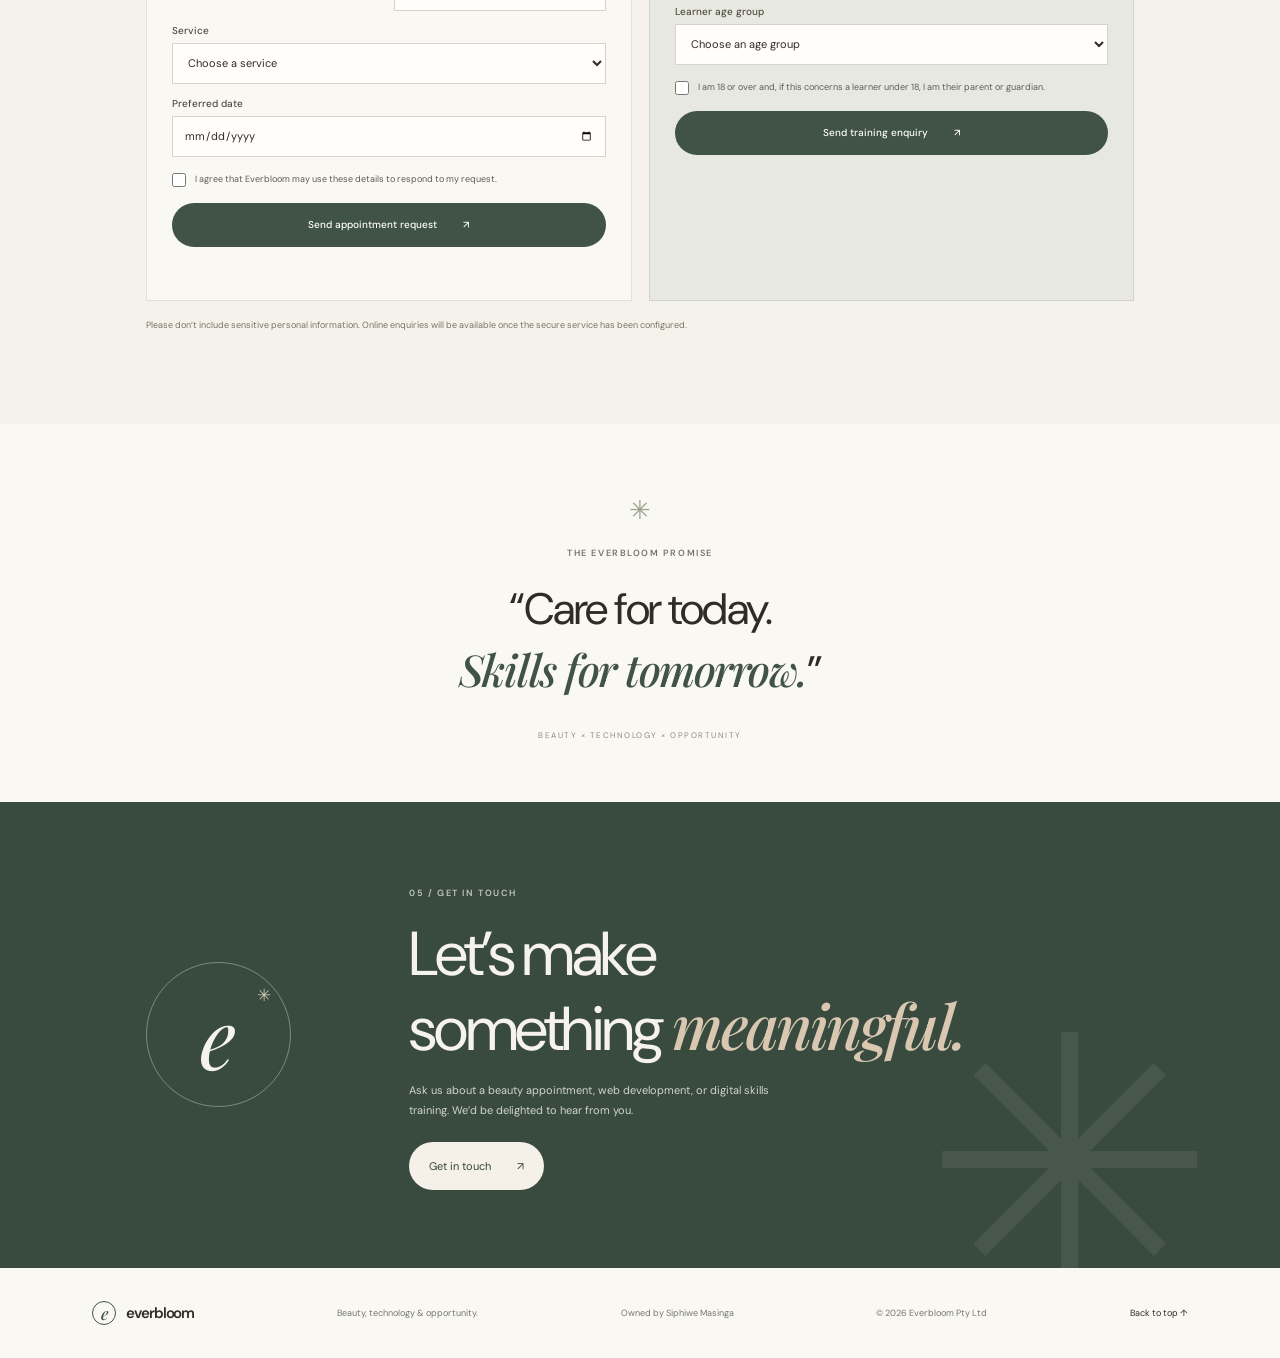
==== commit c68bafdd: "Add enquiry shortcuts to service cards Co-authored-by: Copilot <223556219+Copilot@users.noreply.gith" ====
--- a/index.html
+++ b/index.html
@@ -156,6 +156,9 @@
               <li>Hair installation</li>
               <li>Nail services</li>
             </ul>
+            <a class="service-card-cta" href="#appointment-enquiry">
+              Request a beauty appointment <span aria-hidden="true">↗</span>
+            </a>
           </article>
           <article class="service-card technology-card">
             <div class="service-card-top">
@@ -172,6 +175,9 @@
               <li>Digital skills training</li>
               <li>Programs for high school learners</li>
             </ul>
+            <a class="service-card-cta" href="#training-enquiry">
+              Ask about training <span aria-hidden="true">↗</span>
+            </a>
           </article>
         </div>
       </section>
@@ -186,7 +192,7 @@
           </p>
         </div>
         <div class="enquiry-grid">
-          <form class="enquiry-card" data-enquiry-form="booking">
+          <form class="enquiry-card" id="appointment-enquiry" data-enquiry-form="booking">
             <span class="service-number">BEAUTY APPOINTMENTS</span>
             <h3>Request an appointment</h3>
             <p class="enquiry-intro">Tell us what you’re looking for and your preferred date.</p>
@@ -228,7 +234,11 @@
             <p class="form-status" aria-live="polite" role="status"></p>
           </form>
 
-          <form class="enquiry-card training-enquiry" data-enquiry-form="training">
+          <form
+            class="enquiry-card training-enquiry"
+            id="training-enquiry"
+            data-enquiry-form="training"
+          >
             <span class="service-number">DIGITAL SKILLS TRAINING</span>
             <h3>Ask about training</h3>
             <p class="enquiry-intro">
--- a/styles.css
+++ b/styles.css
@@ -685,6 +685,14 @@
   padding: 27px 29px 30px;
   border: 1px solid rgba(48, 43, 39, 0.1);
   background: #f7f4ed;
+  transition: transform 220ms ease, box-shadow 220ms ease, border-color 220ms ease;
+}
+
+.service-card:hover,
+.service-card:focus-within {
+  transform: translateY(-4px);
+  border-color: rgba(64, 83, 69, 0.32);
+  box-shadow: 0 10px 26px rgba(48, 43, 39, 0.08);
 }
 
 .technology-card {
@@ -752,6 +760,22 @@
   margin-right: 11px;
   color: var(--gold);
   content: "—";
+}
+
+.service-card-cta {
+  margin-top: 19px;
+  padding-bottom: 5px;
+  display: inline-flex;
+  align-items: center;
+  gap: 13px;
+  border-bottom: 1px solid rgba(64, 83, 69, 0.38);
+  color: var(--green);
+  font-size: 10px;
+  transition: gap 180ms ease;
+}
+
+.service-card-cta:hover {
+  gap: 18px;
 }
 
 .manifesto {
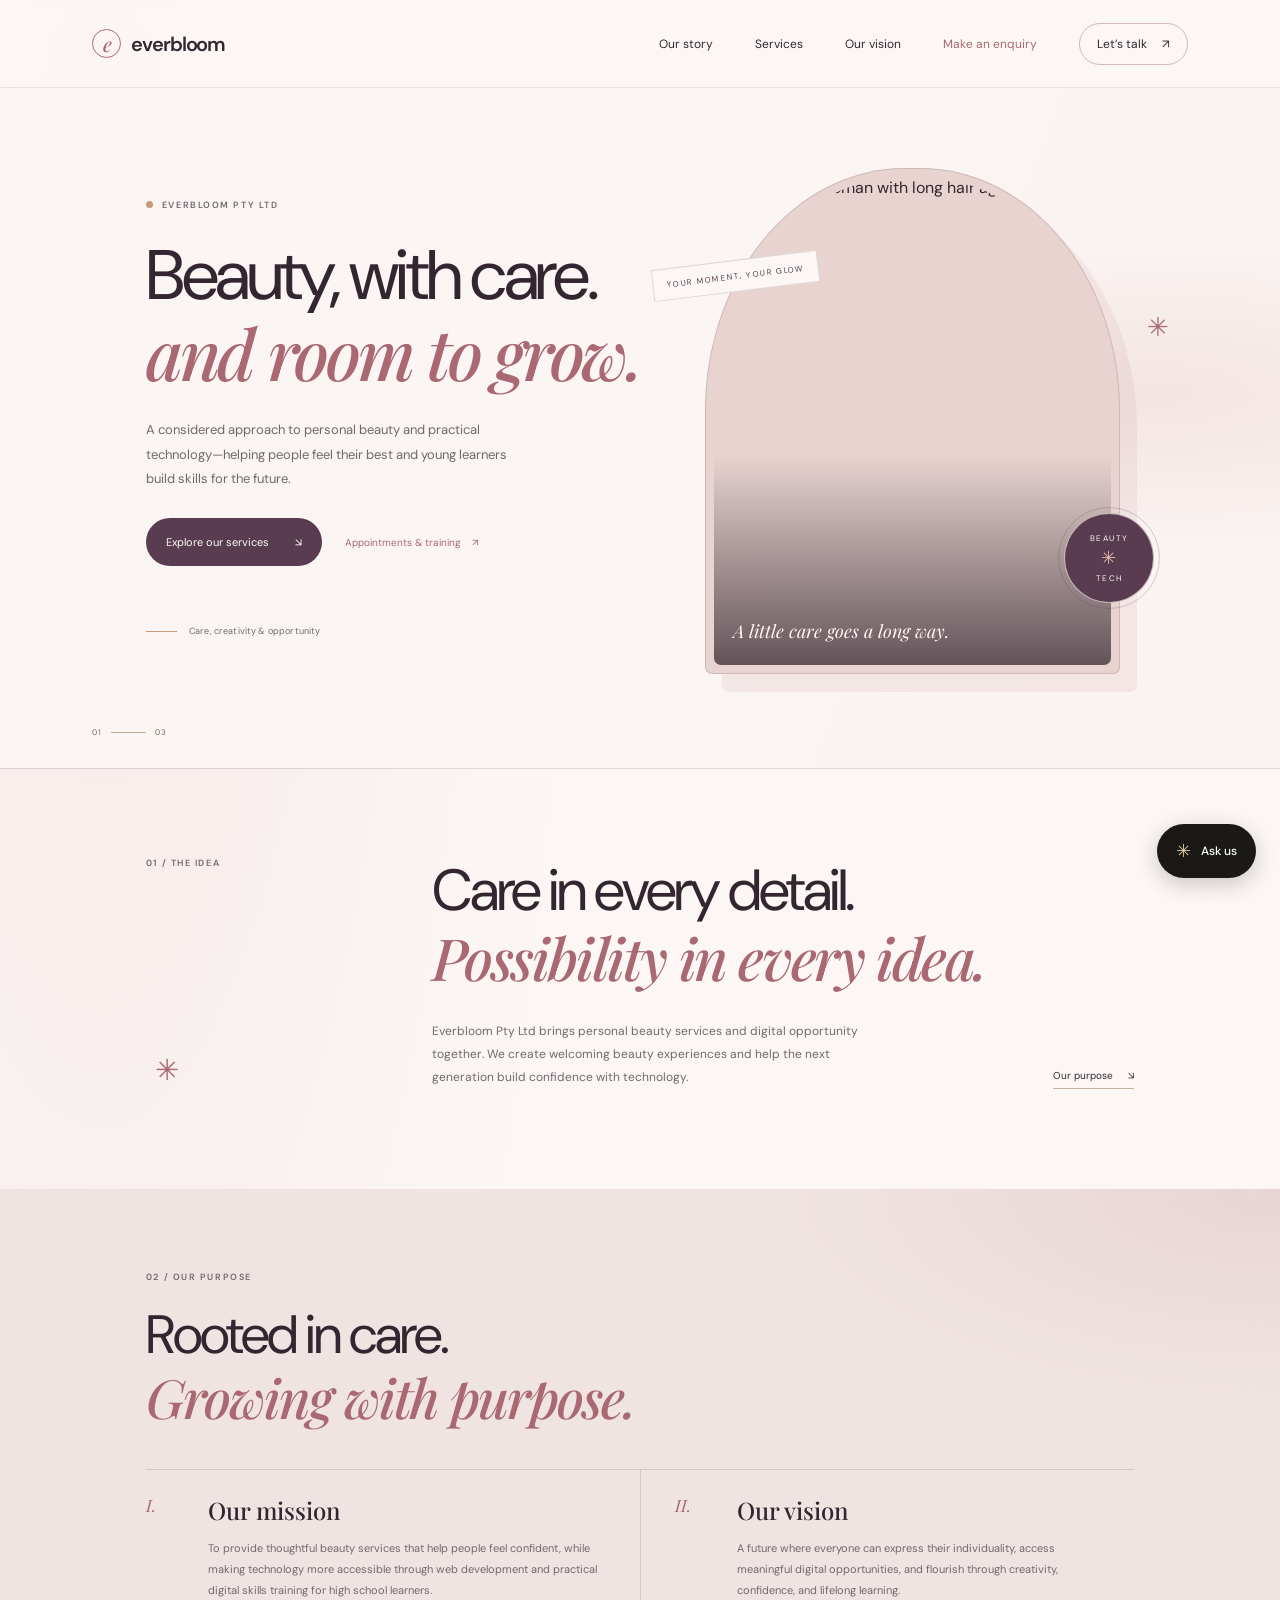
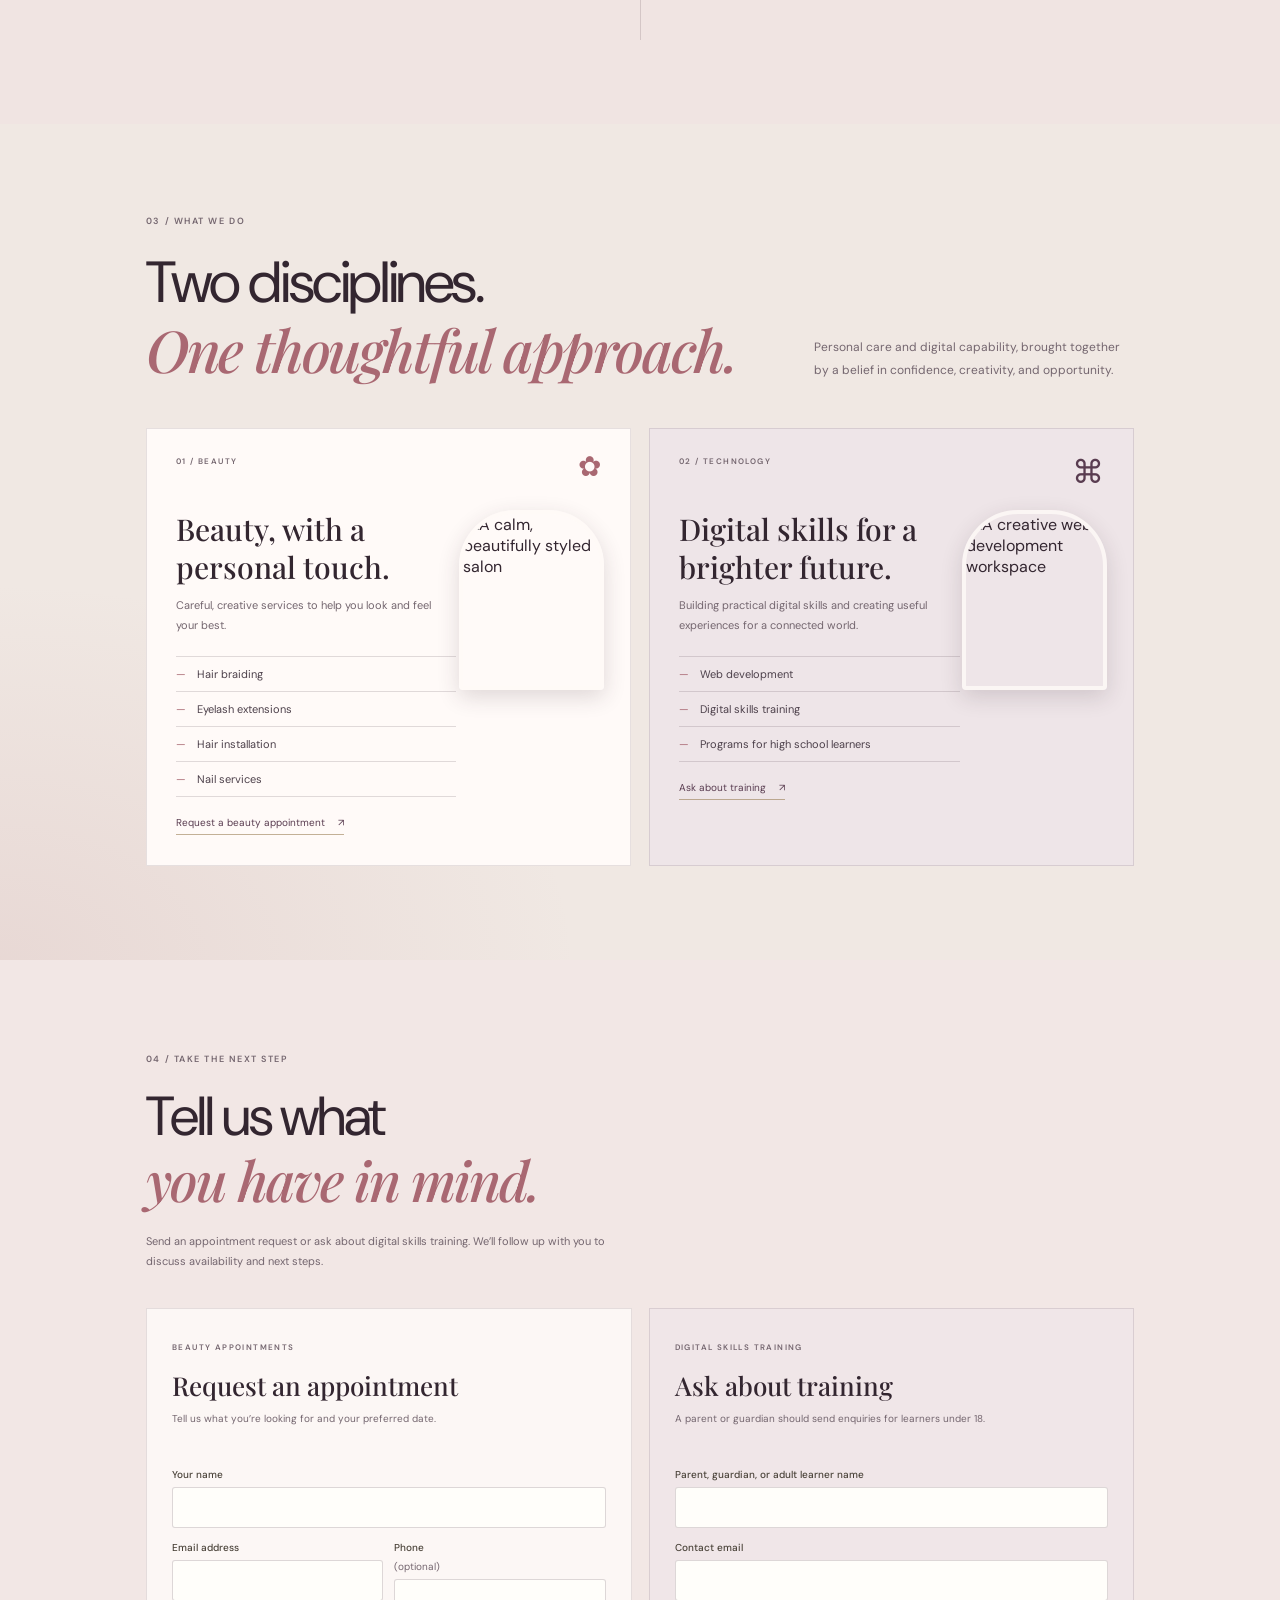
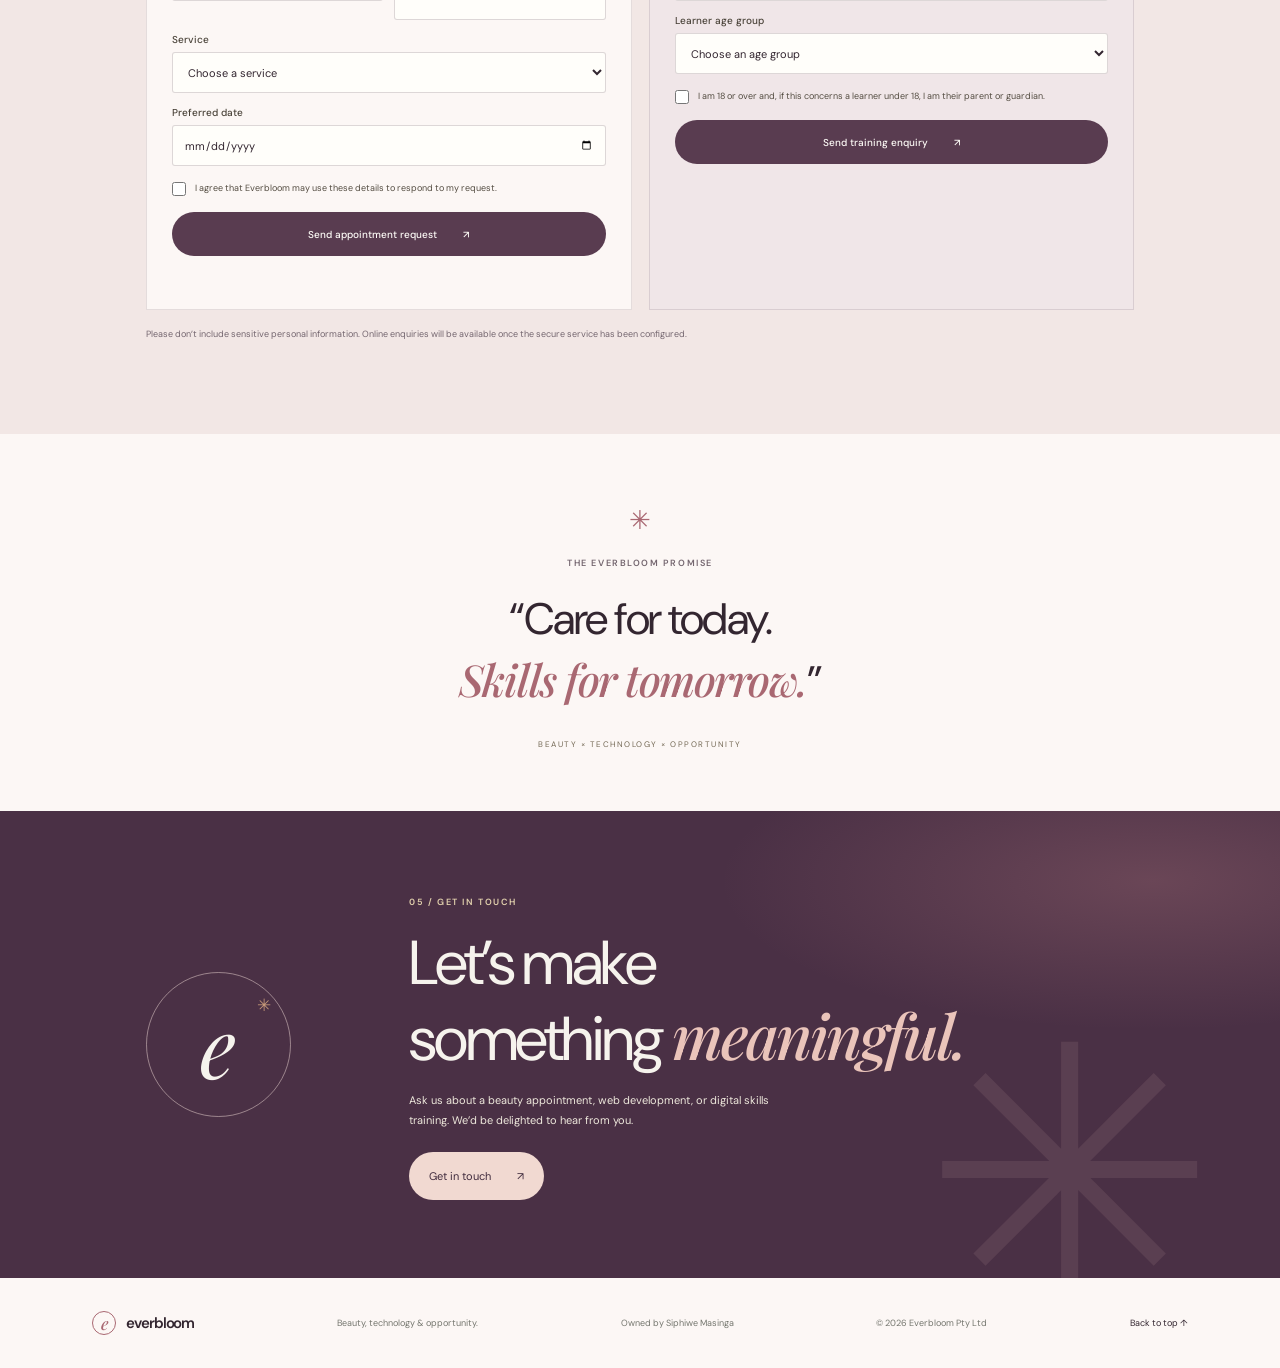
==== commit a2d8f245: "Update Everbloom website" ====
--- a/index.html
+++ b/index.html
@@ -7,10 +7,11 @@
       name="description"
       content="Everbloom Pty Ltd offers beauty services, web development, and digital skills training for high school learners."
     />
-    <meta name="theme-color" content="#f7f4ef" />
+    <meta name="theme-color" content="#fcf7f5" />
     <title>Everbloom Pty Ltd — Beauty & Technology</title>
     <link rel="preconnect" href="https://fonts.googleapis.com" />
     <link rel="preconnect" href="https://fonts.gstatic.com" crossorigin />
+    <link rel="preconnect" href="https://images.unsplash.com" />
     <link
       href="https://fonts.googleapis.com/css2?family=DM+Sans:wght@400;500;600;700&family=Playfair+Display:ital,wght@0,500;0,600;1,500&display=swap"
       rel="stylesheet"
@@ -48,7 +49,7 @@
       <section class="hero" id="home">
         <div class="hero-copy">
           <p class="eyebrow"><span class="status-dot"></span> Everbloom Pty Ltd</p>
-          <h1>Beauty, with care.<br /><em>Skills for tomorrow.</em></h1>
+          <h1>Beauty, with care.<br /><em>and room to grow.</em></h1>
           <p class="hero-description">
             A considered approach to personal beauty and practical technology—helping people
             feel their best and young learners build skills for the future.
@@ -63,19 +64,22 @@
           </div>
         </div>
 
-        <div class="hero-art" aria-label="Abstract botanical-inspired artwork">
-          <div class="art-orbit orbit-one"></div>
-          <div class="art-orbit orbit-two"></div>
-          <div class="art-sun"></div>
-          <div class="art-petal petal-one"></div>
-          <div class="art-petal petal-two"></div>
-          <div class="art-petal petal-three"></div>
-          <div class="art-petal petal-four"></div>
-          <div class="art-core"></div>
-          <span class="art-label label-top">Carefully considered</span>
-          <span class="art-label label-bottom">BEAUTY · TECHNOLOGY · OPPORTUNITY</span>
+        <div class="hero-art">
+          <img
+            class="hero-photo"
+            src="https://images.unsplash.com/photo-1524504388940-b1c1722653e1?auto=format&amp;fit=crop&amp;w=1100&amp;h=1400&amp;q=85"
+            alt="Portrait of a woman with long hair against a dark background"
+            fetchpriority="high"
+          />
+          <div class="hero-photo-shade" aria-hidden="true"></div>
+          <span class="hero-photo-caption">A little care goes a long way.</span>
+          <span class="art-label label-top">Your moment, your glow</span>
           <span class="art-spark spark-one" aria-hidden="true">✳</span>
-          <span class="art-spark spark-two" aria-hidden="true">✦</span>
+          <div class="hero-stamp" aria-label="Beauty and technology, growing together">
+            <span>BEAUTY</span>
+            <b aria-hidden="true">✳</b>
+            <span>TECH</span>
+          </div>
         </div>
         <div class="hero-index" aria-hidden="true">01 <span></span> 03</div>
       </section>
@@ -146,6 +150,12 @@
               <span class="service-number">01 / BEAUTY</span>
               <span class="service-symbol" aria-hidden="true">✿</span>
             </div>
+            <img
+              class="service-photo"
+              src="https://images.unsplash.com/photo-1595476108010-b4d1f102b1b1?auto=format&amp;fit=crop&amp;w=520&amp;h=620&amp;q=80"
+              alt="A calm, beautifully styled salon"
+              loading="lazy"
+            />
             <h3>Beauty, with a personal touch.</h3>
             <p class="service-intro">
               Careful, creative services to help you look and feel your best.
@@ -165,6 +175,12 @@
               <span class="service-number">02 / TECHNOLOGY</span>
               <span class="service-symbol tech-symbol" aria-hidden="true">⌘</span>
             </div>
+            <img
+              class="service-photo"
+              src="https://images.unsplash.com/photo-1498050108023-c5249f4df085?auto=format&amp;fit=crop&amp;w=520&amp;h=620&amp;q=80"
+              alt="A creative web development workspace"
+              loading="lazy"
+            />
             <h3>Digital skills for a brighter future.</h3>
             <p class="service-intro">
               Building practical digital skills and creating useful experiences for a
--- a/styles.css
+++ b/styles.css
@@ -1,11 +1,13 @@
 :root {
   color-scheme: light;
-  --paper: #faf8f3;
-  --ink: #302b27;
-  --muted: #79726a;
-  --green: #405345;
-  --line: rgba(48, 43, 39, 0.15);
-  --gold: #aa8960;
+  --paper: #fcf7f5;
+  --ink: #332630;
+  --muted: #74666f;
+  --green: #593c50;
+  --line: rgba(67, 43, 59, 0.16);
+  --gold: #a96872;
+  --champagne: #c79a79;
+  --soft-ivory: #f2e7e5;
   --serif: "Playfair Display", Georgia, serif;
   --sans: "DM Sans", Arial, sans-serif;
 }
@@ -20,7 +22,9 @@
 
 body {
   margin: 0;
-  background: var(--paper);
+  background:
+    radial-gradient(ellipse at 8% 6%, rgba(222, 184, 183, 0.2), transparent 31rem),
+    var(--paper);
   color: var(--ink);
   font-family: var(--sans);
   -webkit-font-smoothing: antialiased;
@@ -32,12 +36,16 @@
 }
 
 .site-header {
+  position: relative;
+  z-index: 3;
   height: 88px;
   padding: 0 7.2%;
   display: flex;
   align-items: center;
   justify-content: space-between;
-  border-bottom: 1px solid var(--line);
+  border-bottom: 1px solid rgba(89, 60, 80, 0.12);
+  background: rgba(252, 247, 245, 0.9);
+  backdrop-filter: blur(14px);
 }
 
 .wordmark {
@@ -54,9 +62,9 @@
   height: 29px;
   display: grid;
   place-items: center;
-  border: 1px solid var(--green);
+  border: 1px solid var(--gold);
   border-radius: 50%;
-  color: var(--green);
+  color: var(--gold);
   font-family: var(--serif);
   font-size: 20px;
   font-weight: 500;
@@ -77,16 +85,16 @@
 
 .site-nav a:not(.nav-contact):hover,
 .back-to-top:hover {
-  color: #84917f;
+  color: var(--gold);
 }
 
 .site-nav a[aria-current="location"] {
-  color: var(--green);
+  color: var(--gold);
 }
 
 .nav-contact {
   padding: 12px 17px;
-  border: 1px solid var(--line);
+  border: 1px solid rgba(169, 104, 114, 0.45);
   border-radius: 30px;
 }
 
@@ -100,12 +108,15 @@
 
 .hero {
   position: relative;
-  min-height: 620px;
+  min-height: 680px;
   padding: 75px 11.4% 90px;
   display: grid;
   grid-template-columns: 1.05fr 0.95fr;
   align-items: center;
   overflow: hidden;
+  background:
+    radial-gradient(ellipse at 90% 45%, rgba(227, 194, 191, 0.3), transparent 29rem),
+    linear-gradient(110deg, rgba(252, 247, 245, 0.94), rgba(248, 239, 237, 0.55));
 }
 
 .hero-copy {
@@ -115,7 +126,7 @@
 
 .hero-secondary-link {
   margin-left: 19px;
-  color: var(--green);
+  color: var(--gold);
   font-size: 10px;
 }
 
@@ -144,7 +155,7 @@
   height: 7px;
   display: inline-block;
   border-radius: 50%;
-  background: #a8b394;
+  background: var(--champagne);
 }
 
 h1,
@@ -169,7 +180,7 @@
 h1 em,
 h2 em,
 blockquote em {
-  color: var(--green);
+  color: var(--gold);
   font-family: var(--serif);
   font-weight: 500;
 }
@@ -200,11 +211,11 @@
 
 .button-dark {
   background: var(--green);
-  color: #fff;
+  color: #fffdf8;
 }
 
 .button-dark:hover {
-  background: #2e4035;
+  background: #3a3021;
 }
 
 .hero-note {
@@ -220,121 +231,99 @@
 .note-line {
   width: 31px;
   height: 1px;
-  background: #a5aa9b;
+  background: var(--champagne);
 }
 
 .hero-art {
   position: relative;
-  width: min(37vw, 430px);
-  aspect-ratio: 1;
+  width: min(36vw, 415px);
+  aspect-ratio: 0.82;
   justify-self: end;
-  margin: 1px 1% 0 0;
-  border-radius: 50%;
-  background:
-    radial-gradient(ellipse at 51% 48%, rgba(239, 224, 199, 0.26) 0 19%, transparent 20%),
-    radial-gradient(circle at 50% 51%, #e8e1d4 0, #ece6dc 44%, #e7e7db 73%, #e8e9df 100%);
-}
-
-.art-orbit {
+  margin: 1px 3% 0 0;
+  border: 1px solid rgba(89, 60, 80, 0.18);
+  border-radius: 48% 48% 7px 7px;
+  background: #e8d3d0;
+  box-shadow: 17px 18px 0 rgba(169, 104, 114, 0.09);
+}
+
+.hero-photo {
   position: absolute;
-  inset: 10%;
-  border: 1px solid rgba(68, 81, 65, 0.28);
-  border-radius: 50%;
-}
-
-.orbit-one {
-  transform: rotate(-32deg) scaleX(0.68);
-}
-
-.orbit-two {
-  transform: rotate(35deg) scaleX(0.68);
-}
-
-.art-sun {
+  inset: 8px;
+  width: calc(100% - 16px);
+  height: calc(100% - 16px);
+  border-radius: inherit;
+  object-fit: cover;
+  object-position: 52% center;
+}
+
+.hero-photo-shade {
   position: absolute;
-  top: 19%;
-  left: 43%;
-  width: 15%;
-  aspect-ratio: 1;
-  border-radius: 50%;
-  background: #dcb48e;
-  box-shadow: 0 0 45px rgba(208, 157, 120, 0.43);
-}
-
-.art-petal {
+  inset: 8px;
+  border-radius: inherit;
+  background: linear-gradient(180deg, transparent 57%, rgba(37, 24, 34, 0.68) 100%);
+}
+
+.hero-photo-caption {
   position: absolute;
-  top: 50%;
-  left: 50%;
-  width: 24%;
-  height: 42%;
-  border: 1px solid rgba(67, 82, 67, 0.58);
-  border-radius: 85% 15% 75% 25%;
-  background: linear-gradient(145deg, rgba(151, 165, 137, 0.78), rgba(205, 209, 190, 0.48));
-  transform-origin: 0 0;
-}
-
-.petal-one {
-  transform: rotate(-2deg);
-}
-
-.petal-two {
-  transform: rotate(90deg);
-}
-
-.petal-three {
-  transform: rotate(180deg);
-}
-
-.petal-four {
-  transform: rotate(270deg);
-}
-
-.art-core {
-  position: absolute;
-  top: 46%;
-  left: 46%;
-  width: 8%;
-  aspect-ratio: 1;
-  border-radius: 50%;
-  background: #bd8f6e;
+  z-index: 1;
+  bottom: 30px;
+  left: 27px;
+  color: #fff9f4;
+  font-family: var(--serif);
+  font-size: 18px;
+  font-style: italic;
 }
 
 .art-label {
   position: absolute;
-  color: #686d60;
+  z-index: 1;
+  top: 18%;
+  left: -13%;
+  padding: 10px 13px;
+  border: 1px solid rgba(89, 60, 80, 0.17);
+  background: var(--paper);
+  color: var(--green);
   font-size: 8px;
-  letter-spacing: 1.1px;
+  letter-spacing: 1.4px;
   text-transform: uppercase;
-}
-
-.label-top {
-  top: 8%;
-  right: -8%;
-  transform: rotate(15deg);
-}
-
-.label-bottom {
-  bottom: 3%;
-  left: 12%;
-  font-size: 7px;
-  letter-spacing: 1.3px;
+  transform: rotate(-7deg);
+}
+
+.hero-stamp {
+  position: absolute;
+  z-index: 2;
+  right: -35px;
+  bottom: 70px;
+  width: 90px;
+  height: 90px;
+  display: flex;
+  align-items: center;
+  justify-content: center;
+  flex-direction: column;
+  gap: 3px;
+  border: 1px solid rgba(255, 249, 244, 0.65);
+  border-radius: 50%;
+  outline: 1px solid rgba(89, 60, 80, 0.23);
+  outline-offset: 5px;
+  background: var(--green);
+  color: #fff9f4;
+  font-size: 8px;
+  letter-spacing: 1.5px;
+}
+
+.hero-stamp b {
+  color: #e6b8ad;
+  font-size: 18px;
+  font-weight: 400;
 }
 
 .art-spark {
   position: absolute;
-  color: #8a957b;
-}
-
-.spark-one {
-  top: 23%;
-  left: 17%;
-  font-size: 20px;
-}
-
-.spark-two {
-  right: 15%;
-  bottom: 22%;
-  font-size: 17px;
+  top: 28%;
+  right: -12%;
+  z-index: 2;
+  color: var(--gold);
+  font-size: 26px;
 }
 
 .hero-index {
@@ -344,7 +333,7 @@
   display: flex;
   align-items: center;
   gap: 9px;
-  color: #8d8e87;
+  color: #766c5c;
   font-size: 8px;
   letter-spacing: 1px;
 }
@@ -352,7 +341,7 @@
 .hero-index span {
   width: 35px;
   height: 1px;
-  background: #c6c6bd;
+  background: #c3b08b;
 }
 
 .section-pad {
@@ -371,7 +360,9 @@
 .principles {
   padding-top: 75px;
   padding-bottom: 84px;
-  background: #f0ede5;
+  background:
+    radial-gradient(ellipse at 100% 0%, rgba(195, 145, 148, 0.18), transparent 32rem),
+    #f0e4e2;
 }
 
 .principles-heading {
@@ -440,7 +431,7 @@
 
 .small-flower {
   padding-left: 9px;
-  color: #9ca28c;
+  color: var(--gold);
   font-size: 29px;
 }
 
@@ -473,7 +464,7 @@
 .enquiries {
   padding-top: 86px;
   padding-bottom: 91px;
-  background: #f5f2eb;
+  background: var(--soft-ivory);
 }
 
 .enquiries-heading {
@@ -510,12 +501,12 @@
 
 .enquiry-card {
   padding: 25px;
-  border: 1px solid rgba(48, 43, 39, 0.12);
-  background: #faf8f3;
+  border: 1px solid rgba(67, 43, 59, 0.13);
+  background: var(--paper);
 }
 
 .training-enquiry {
-  background: #e7e9e1;
+  background: #f0e6e8;
 }
 
 .enquiry-card h3 {
@@ -537,7 +528,7 @@
   display: flex;
   flex-direction: column;
   gap: 6px;
-  color: #514b44;
+  color: #494238;
   font-size: 10px;
   font-weight: 500;
 }
@@ -547,8 +538,8 @@
   width: 100%;
   min-height: 41px;
   padding: 0 11px;
-  border: 1px solid rgba(48, 43, 39, 0.2);
-  border-radius: 0;
+  border: 1px solid rgba(67, 43, 59, 0.18);
+  border-radius: 3px;
   background: #fffefa;
   color: var(--ink);
   font: 11px var(--sans);
@@ -556,7 +547,7 @@
 
 .enquiry-card input:focus,
 .enquiry-card select:focus {
-  outline: 2px solid #788673;
+  outline: 2px solid var(--gold);
   outline-offset: 1px;
 }
 
@@ -576,7 +567,7 @@
   display: flex;
   align-items: flex-start;
   gap: 9px;
-  color: #5f5a53;
+  color: #544d42;
   font-size: 9px;
   font-weight: 400;
   line-height: 1.6;
@@ -587,7 +578,7 @@
   height: 14px;
   flex: 0 0 auto;
   margin: 1px 0 0;
-  accent-color: var(--green);
+  accent-color: var(--gold);
 }
 
 .enquiry-submit {
@@ -613,7 +604,7 @@
 }
 
 .form-status[data-state="success"] {
-  color: #355c42;
+  color: #5e4b30;
 }
 
 .form-status[data-state="error"] {
@@ -642,7 +633,7 @@
 .text-link {
   flex: 0 0 auto;
   padding-bottom: 6px;
-  border-bottom: 1px solid #aeb2a5;
+  border-bottom: 1px solid rgba(146, 117, 72, 0.52);
   font-size: 10px;
 }
 
@@ -653,7 +644,9 @@
 .offerings {
   padding-top: 84px;
   padding-bottom: 94px;
-  background: #eae8df;
+  background:
+    radial-gradient(ellipse at 0% 100%, rgba(195, 145, 148, 0.18), transparent 36rem),
+    #f0e8e3;
 }
 
 .offerings-heading {
@@ -681,22 +674,47 @@
 }
 
 .service-card {
+  position: relative;
+  isolation: isolate;
+  overflow: hidden;
   min-height: 345px;
   padding: 27px 29px 30px;
-  border: 1px solid rgba(48, 43, 39, 0.1);
-  background: #f7f4ed;
+  border: 1px solid rgba(67, 43, 59, 0.13);
+  background: #fffaf8;
   transition: transform 220ms ease, box-shadow 220ms ease, border-color 220ms ease;
 }
 
 .service-card:hover,
 .service-card:focus-within {
   transform: translateY(-4px);
-  border-color: rgba(64, 83, 69, 0.32);
-  box-shadow: 0 10px 26px rgba(48, 43, 39, 0.08);
+  border-color: rgba(146, 117, 72, 0.5);
+  box-shadow: 0 10px 26px rgba(48, 40, 28, 0.1);
 }
 
 .technology-card {
-  background: #e1e4db;
+  background: #eee5e8;
+}
+
+.service-photo {
+  position: absolute;
+  z-index: 0;
+  top: 81px;
+  right: 26px;
+  width: clamp(92px, 16vw, 145px);
+  height: clamp(120px, 20vw, 180px);
+  border: 4px solid rgba(255, 250, 248, 0.8);
+  border-radius: 56px 56px 4px 4px;
+  box-shadow: 0 7px 22px rgba(55, 37, 49, 0.16);
+  object-fit: cover;
+}
+
+.service-card-top,
+.service-card h3,
+.service-card .service-intro,
+.service-card .service-list,
+.service-card .service-card-cta {
+  position: relative;
+  z-index: 1;
 }
 
 .service-card-top {
@@ -726,7 +744,7 @@
 }
 
 .service-card h3 {
-  max-width: 350px;
+  max-width: 67%;
   margin: 7px 0 10px;
   font-family: var(--serif);
   font-size: clamp(23px, 2.5vw, 30px);
@@ -735,7 +753,7 @@
 }
 
 .service-intro {
-  max-width: 365px;
+  max-width: 65%;
   margin-bottom: 20px;
   color: var(--muted);
   font-size: 11px;
@@ -743,6 +761,7 @@
 }
 
 .service-list {
+  max-width: 66%;
   margin: 0;
   padding: 0;
   list-style: none;
@@ -752,7 +771,7 @@
 .service-list li {
   padding: 10px 0;
   border-bottom: 1px solid var(--line);
-  color: #504b45;
+  color: #4d414b;
   font-size: 11px;
 }
 
@@ -768,7 +787,7 @@
   display: inline-flex;
   align-items: center;
   gap: 13px;
-  border-bottom: 1px solid rgba(64, 83, 69, 0.38);
+  border-bottom: 1px solid rgba(146, 117, 72, 0.55);
   color: var(--green);
   font-size: 10px;
   transition: gap 180ms ease;
@@ -790,7 +809,7 @@
 
 .manifesto-flower {
   margin-bottom: 20px;
-  color: #9ba28d;
+  color: var(--gold);
   font-size: 26px;
 }
 
@@ -806,7 +825,7 @@
 }
 
 .manifesto-caption {
-  color: #8a8c82;
+  color: #746955;
   font-size: 8px;
   letter-spacing: 1.5px;
 }
@@ -820,7 +839,9 @@
   align-items: center;
   gap: 12%;
   overflow: hidden;
-  background: #394b3f;
+  background:
+    radial-gradient(ellipse at 90% 15%, rgba(198, 133, 137, 0.26), transparent 27rem),
+    #4a3045;
   color: #f6f3ed;
 }
 
@@ -831,7 +852,7 @@
   flex: 0 0 auto;
   display: grid;
   place-items: center;
-  border: 1px solid rgba(246, 243, 237, 0.36);
+  border: 1px solid rgba(247, 225, 220, 0.48);
   border-radius: 50%;
   font-family: var(--serif);
   font-size: 84px;
@@ -842,7 +863,7 @@
   position: absolute;
   top: 21px;
   right: 19px;
-  color: #c8c8ad;
+  color: var(--champagne);
   font-family: var(--sans);
   font-size: 17px;
   font-style: normal;
@@ -856,7 +877,7 @@
 .contact-copy .section-number {
   display: inline-block;
   margin-bottom: 19px;
-  color: #c0c7b9;
+  color: #e2d1ad;
 }
 
 .contact-copy h2 {
@@ -864,31 +885,31 @@
 }
 
 .contact-copy h2 em {
-  color: #d9c7b1;
+  color: #eac4ba;
 }
 
 .contact-copy p {
   max-width: 390px;
   margin: 17px 0 21px;
-  color: #d1d5cb;
+  color: #eee8dc;
   font-size: 11px;
   line-height: 1.8;
 }
 
 .button-light {
-  background: #f5f1e8;
-  color: #34443a;
+  background: #f1d9d1;
+  color: #402b3d;
 }
 
 .button-light:hover {
-  background: #e7e1d5;
+  background: #e9c7c0;
 }
 
 .contact-decoration {
   position: absolute;
   right: 5%;
   bottom: -75px;
-  color: rgba(226, 231, 216, 0.08);
+  color: rgba(234, 196, 186, 0.1);
   font-size: 350px;
   line-height: 1;
 }
@@ -957,19 +978,19 @@
   gap: 10px;
   border: 0;
   border-radius: 28px;
-  background: var(--green);
-  box-shadow: 0 6px 22px rgba(36, 38, 31, 0.18);
+  background: #1b1916;
+  box-shadow: 0 6px 22px rgba(28, 24, 18, 0.22);
   color: #fff;
   cursor: pointer;
   font: 500 12px var(--sans);
 }
 
 .chat-toggle:hover {
-  background: #2e4035;
+  background: #3a3021;
 }
 
 .chat-toggle-icon {
-  color: #d9c7b1;
+  color: #e0cca5;
   font-size: 18px;
 }
 
@@ -979,10 +1000,10 @@
   display: flex;
   flex-direction: column;
   overflow: hidden;
-  border: 1px solid rgba(48, 43, 39, 0.13);
+  border: 1px solid rgba(41, 34, 25, 0.16);
   border-radius: 5px;
   background: var(--paper);
-  box-shadow: 0 14px 48px rgba(36, 38, 31, 0.2);
+  box-shadow: 0 14px 48px rgba(28, 24, 18, 0.24);
 }
 
 .chat-panel[hidden] {
@@ -1000,7 +1021,7 @@
 
 .chat-kicker {
   margin: 0 0 7px;
-  color: #c0c7b9;
+  color: #e2d1ad;
   font-size: 8px;
   letter-spacing: 1.25px;
 }
@@ -1015,7 +1036,7 @@
   display: inline-flex;
   align-items: center;
   gap: 7px;
-  color: #e1e3da;
+  color: #f1ece2;
   font-size: 9px;
 }
 
@@ -1023,13 +1044,13 @@
   width: 6px;
   height: 6px;
   border-radius: 50%;
-  background: #c4d0af;
+  background: var(--champagne);
 }
 
 .chat-close {
   width: 30px;
   height: 30px;
-  border: 1px solid rgba(246, 243, 237, 0.35);
+  border: 1px solid rgba(226, 208, 170, 0.45);
   border-radius: 50%;
   background: transparent;
   color: #f6f3ed;
@@ -1052,7 +1073,7 @@
   margin: 0;
   padding: 11px 12px;
   border-radius: 3px 12px 12px 12px;
-  background: #eeece4;
+  background: #eee8dc;
   color: var(--ink);
   font-size: 11px;
   line-height: 1.7;
@@ -1061,7 +1082,7 @@
 .chat-message-visitor {
   align-self: flex-end;
   border-radius: 12px 3px 12px 12px;
-  background: #e1e4db;
+  background: #e9e1d3;
 }
 
 .chat-suggestions {
@@ -1082,7 +1103,7 @@
 }
 
 .chat-suggestions button:hover {
-  background: #eeece4;
+  background: #f0ebe1;
 }
 
 .chat-form {
@@ -1274,6 +1295,23 @@
     margin: 0;
   }
 
+  .art-label {
+    left: -5%;
+    padding: 9px 10px;
+    font-size: 7px;
+  }
+
+  .hero-stamp {
+    right: -17px;
+    width: 78px;
+    height: 78px;
+    font-size: 7px;
+  }
+
+  .art-spark {
+    right: -5%;
+  }
+
   .label-top {
     right: -2%;
   }
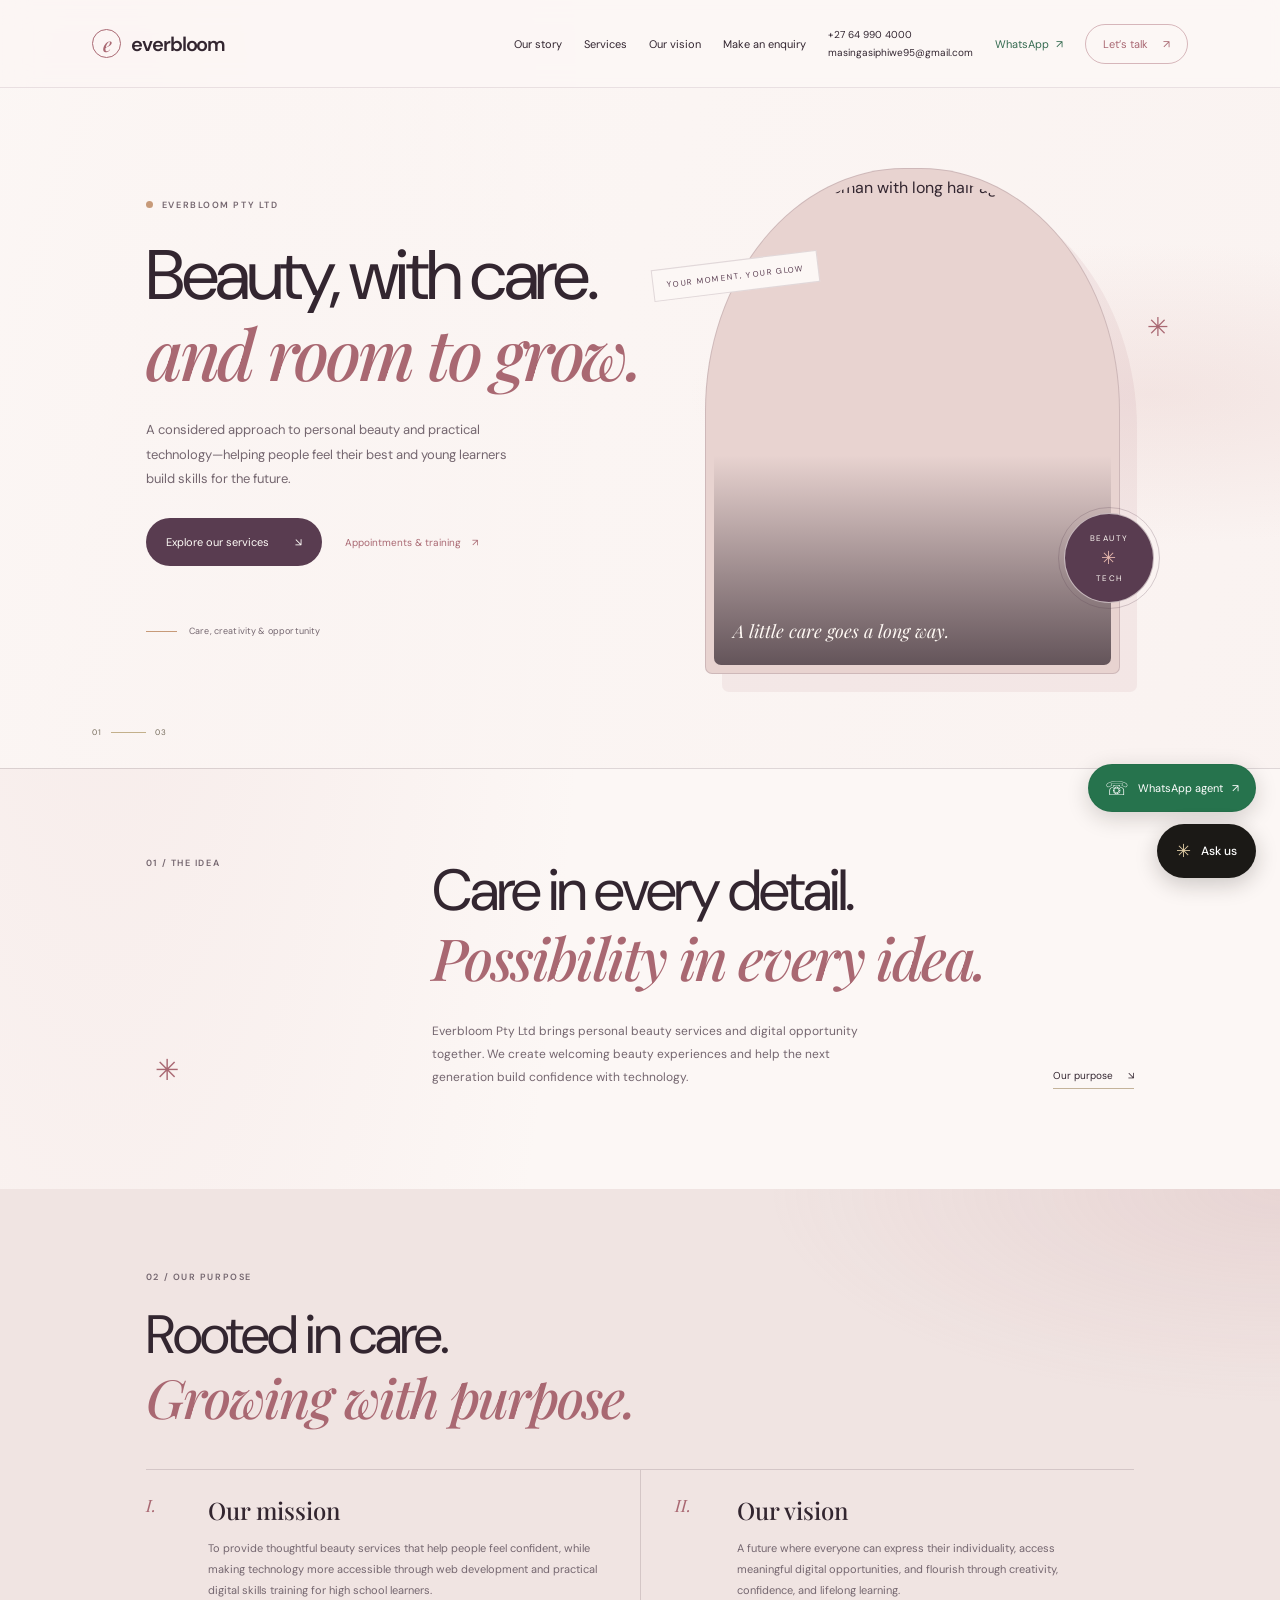
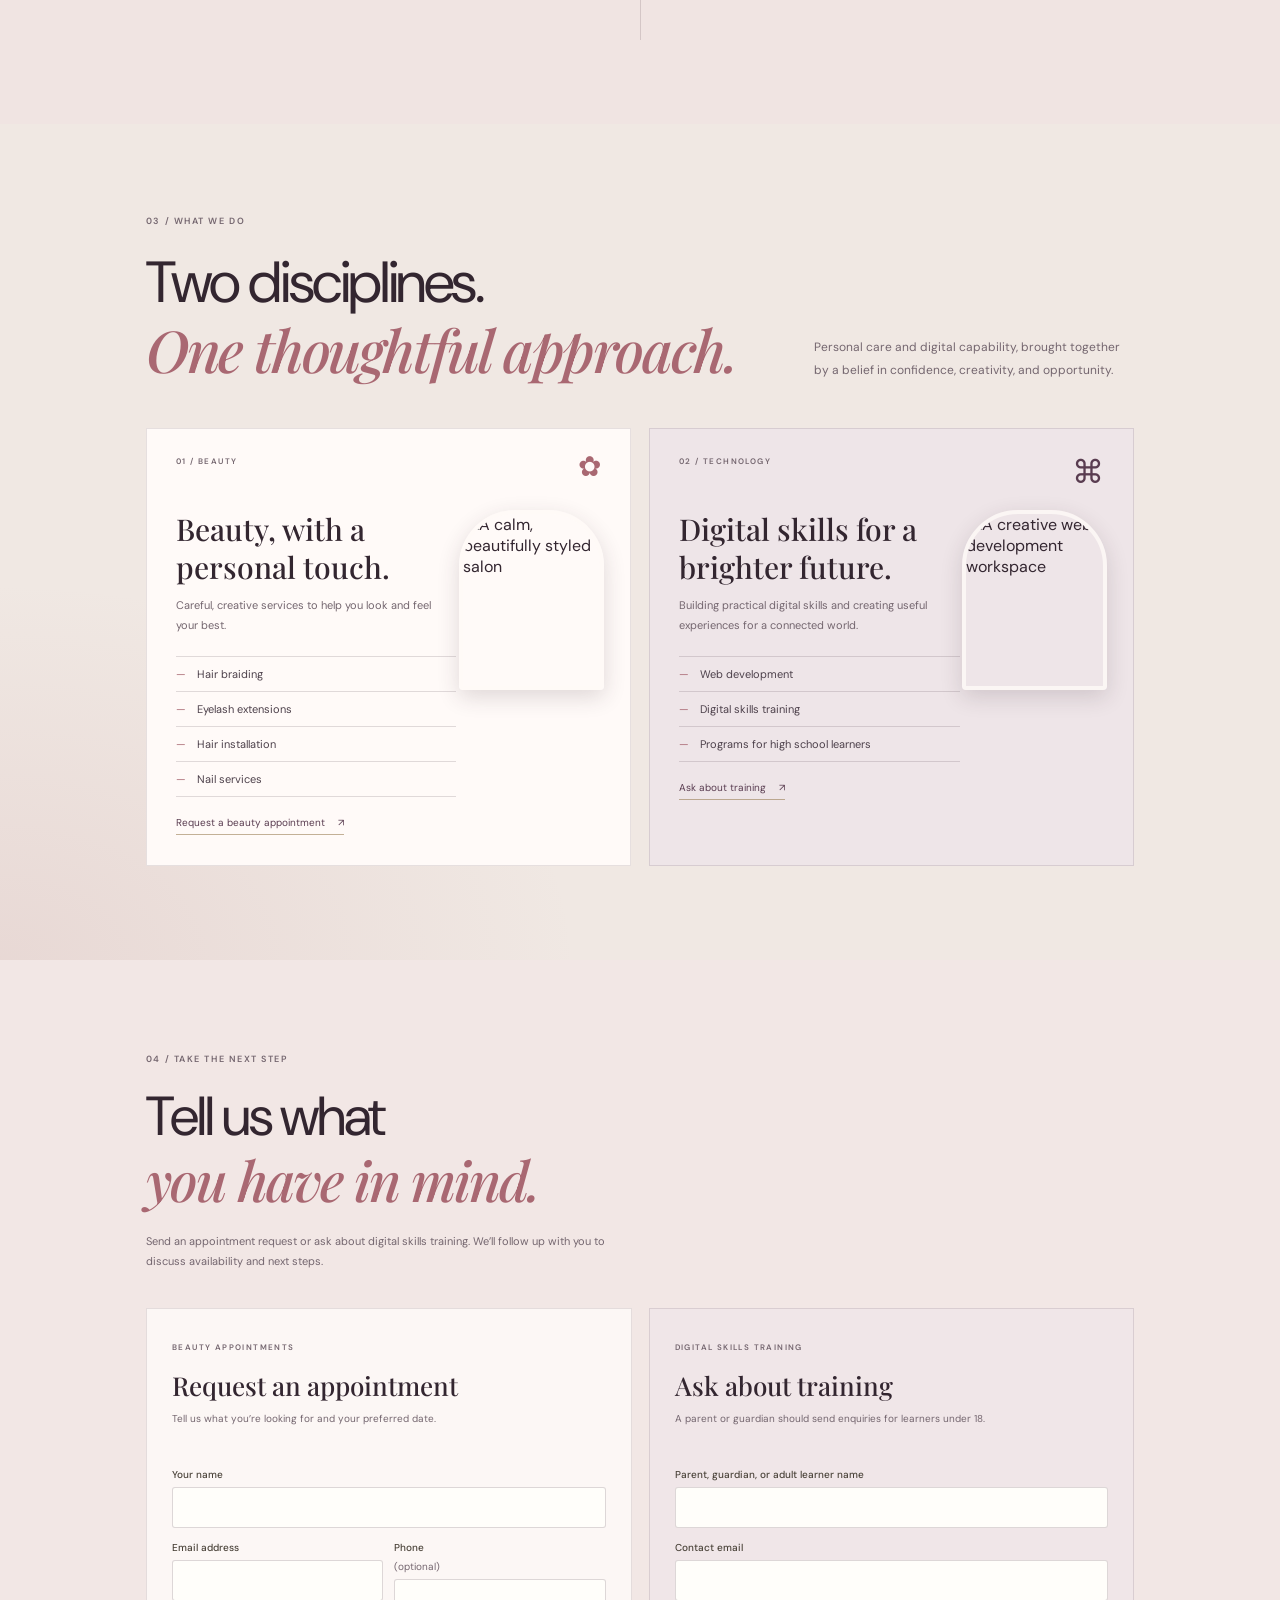
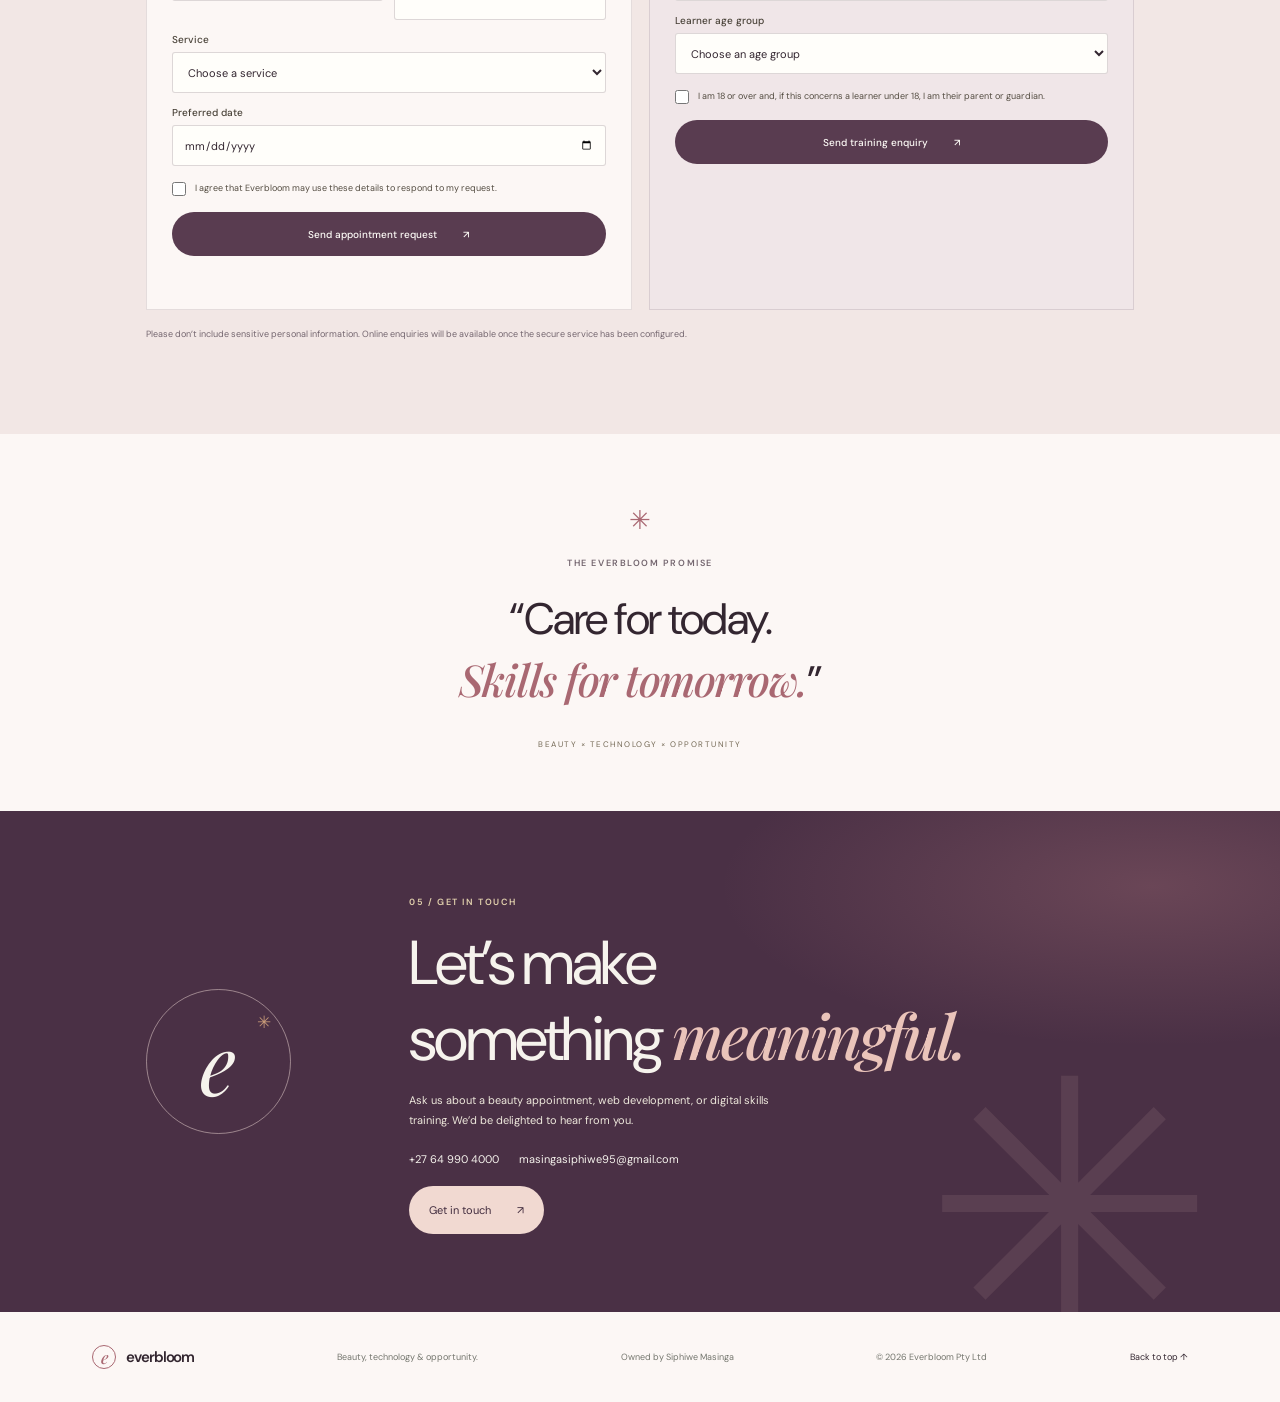
==== commit ffb972f0: "Add contact details and WhatsApp link Expose the business phone and email in navigation and contact " ====
--- a/index.html
+++ b/index.html
@@ -41,6 +41,16 @@
         <a href="#what-we-do">Services</a>
         <a href="#vision">Our vision</a>
         <a href="#enquiries">Make an enquiry</a>
+        <div class="nav-contact-details" aria-label="Contact details">
+          <a href="tel:+27649904000">+27 64 990 4000</a>
+          <a href="mailto:masingasiphiwe95@gmail.com">masingasiphiwe95@gmail.com</a>
+        </div>
+        <a
+          class="nav-whatsapp"
+          href="https://wa.me/27649904000?text=Hello%20Everbloom%2C%20I%27d%20like%20help%20with%20your%20services."
+          target="_blank"
+          rel="noopener noreferrer"
+        >WhatsApp <span aria-hidden="true">↗</span></a>
         <a class="nav-contact" href="#contact">Let’s talk <span aria-hidden="true">↗</span></a>
       </nav>
     </header>
@@ -313,7 +323,11 @@
             Ask us about a beauty appointment, web development, or digital skills training.
             We’d be delighted to hear from you.
           </p>
-          <a class="button button-light" href="mailto:hello@everbloom.com">
+          <div class="contact-details">
+            <a href="tel:+27649904000">+27 64 990 4000</a>
+            <a href="mailto:masingasiphiwe95@gmail.com">masingasiphiwe95@gmail.com</a>
+          </div>
+          <a class="button button-light" href="mailto:masingasiphiwe95@gmail.com">
             Get in touch <span aria-hidden="true">↗</span>
           </a>
         </div>
@@ -333,6 +347,17 @@
     </footer>
 
     <aside class="chat-widget" aria-label="Client assistance">
+      <a
+        class="whatsapp-link"
+        href="https://wa.me/27649904000?text=Hello%20Everbloom%2C%20I%27d%20like%20help%20with%20your%20services."
+        target="_blank"
+        rel="noopener noreferrer"
+        aria-label="Chat with the Everbloom WhatsApp agent"
+      >
+        <span class="whatsapp-link-icon" aria-hidden="true">☏</span>
+        <span>WhatsApp agent</span>
+        <span aria-hidden="true">↗</span>
+      </a>
       <section
         class="chat-panel"
         id="chat-panel"
--- a/styles.css
+++ b/styles.css
@@ -74,8 +74,8 @@
 .site-nav {
   display: flex;
   align-items: center;
-  gap: 42px;
-  font-size: 12px;
+  gap: 22px;
+  font-size: 11px;
 }
 
 .site-nav a:not(.nav-contact),
@@ -100,6 +100,23 @@
 
 .nav-contact span {
   margin-left: 12px;
+}
+
+.nav-contact-details {
+  display: flex;
+  flex-direction: column;
+  gap: 5px;
+  font-size: 10px;
+  white-space: nowrap;
+}
+
+.nav-whatsapp {
+  color: #356b50;
+  white-space: nowrap;
+}
+
+.nav-whatsapp span {
+  margin-left: 4px;
 }
 
 .menu-toggle {
@@ -896,6 +913,19 @@
   line-height: 1.8;
 }
 
+.contact-details {
+  margin-bottom: 20px;
+  display: flex;
+  flex-wrap: wrap;
+  gap: 8px 20px;
+  color: #f6f3ed;
+  font-size: 11px;
+}
+
+.contact-details a:hover {
+  color: #eac4ba;
+}
+
 .button-light {
   background: #f1d9d1;
   color: #402b3d;
@@ -970,6 +1000,31 @@
   gap: 12px;
 }
 
+.whatsapp-link {
+  min-height: 48px;
+  padding: 0 16px;
+  display: inline-flex;
+  align-items: center;
+  gap: 9px;
+  border: 1px solid rgba(35, 91, 62, 0.15);
+  border-radius: 26px;
+  background: #26734d;
+  box-shadow: 0 6px 22px rgba(28, 24, 18, 0.18);
+  color: #fff;
+  font-size: 11px;
+  transition: background 180ms ease, transform 180ms ease;
+}
+
+.whatsapp-link:hover {
+  transform: translateY(-2px);
+  background: #1f603f;
+}
+
+.whatsapp-link-icon {
+  font-size: 19px;
+  line-height: 1;
+}
+
 .chat-toggle {
   min-height: 54px;
   padding: 0 19px;
@@ -1150,69 +1205,7 @@
   }
 }
 
-@media (max-width: 850px) {
-  .site-header {
-    height: 75px;
-    padding: 0 6%;
-  }
-
-  .hero {
-    min-height: 550px;
-    padding: 65px 7% 80px;
-  }
-
-  .hero-art {
-    width: min(40vw, 340px);
-  }
-
-  h1 {
-    font-size: clamp(46px, 5.8vw, 60px);
-    letter-spacing: -2.5px;
-  }
-
-  .section-pad {
-    padding-right: 7%;
-    padding-left: 7%;
-  }
-
-  .intro {
-    grid-template-columns: 0.75fr 2fr;
-  }
-
-  .enquiry-card {
-    padding: 21px;
-  }
-
-  .principle-card {
-    padding-right: 20px;
-  }
-
-  .principle-card + .principle-card {
-    padding-left: 20px;
-  }
-
-  .service-card {
-    min-height: 355px;
-    padding: 23px 21px 25px;
-  }
-
-  .contact {
-    gap: 8%;
-  }
-}
-
-@media (max-width: 620px) {
-  .site-header {
-    position: relative;
-    z-index: 3;
-    height: 70px;
-    padding: 0 6%;
-  }
-
-  .wordmark {
-    font-size: 18px;
-  }
-
+@media (max-width: 1000px) {
   .menu-toggle {
     width: 39px;
     height: 39px;
@@ -1235,6 +1228,116 @@
 
   .site-nav {
     position: absolute;
+    top: 100%;
+    right: 0;
+    left: 0;
+    padding: 20px 6% 25px;
+    display: none;
+    align-items: stretch;
+    flex-direction: column;
+    gap: 18px;
+    border-bottom: 1px solid var(--line);
+    background: var(--paper);
+  }
+
+  .site-nav.is-open {
+    display: flex;
+  }
+
+  .nav-contact-details {
+    gap: 9px;
+  }
+
+  .nav-contact {
+    align-self: flex-start;
+  }
+}
+
+@media (max-width: 850px) {
+  .site-header {
+    height: 75px;
+    padding: 0 6%;
+  }
+
+  .hero {
+    min-height: 550px;
+    padding: 65px 7% 80px;
+  }
+
+  .hero-art {
+    width: min(40vw, 340px);
+  }
+
+  h1 {
+    font-size: clamp(46px, 5.8vw, 60px);
+    letter-spacing: -2.5px;
+  }
+
+  .section-pad {
+    padding-right: 7%;
+    padding-left: 7%;
+  }
+
+  .intro {
+    grid-template-columns: 0.75fr 2fr;
+  }
+
+  .enquiry-card {
+    padding: 21px;
+  }
+
+  .principle-card {
+    padding-right: 20px;
+  }
+
+  .principle-card + .principle-card {
+    padding-left: 20px;
+  }
+
+  .service-card {
+    min-height: 355px;
+    padding: 23px 21px 25px;
+  }
+
+  .contact {
+    gap: 8%;
+  }
+}
+
+@media (max-width: 620px) {
+  .site-header {
+    position: relative;
+    z-index: 3;
+    height: 70px;
+    padding: 0 6%;
+  }
+
+  .wordmark {
+    font-size: 18px;
+  }
+
+  .menu-toggle {
+    width: 39px;
+    height: 39px;
+    padding: 11px 8px;
+    display: flex;
+    flex-direction: column;
+    justify-content: center;
+    gap: 5px;
+    border: 1px solid var(--line);
+    border-radius: 50%;
+    background: transparent;
+    cursor: pointer;
+  }
+
+  .menu-toggle span {
+    width: 100%;
+    height: 1px;
+    background: var(--ink);
+  }
+
+  .site-nav {
+    position: absolute;
     top: 69px;
     right: 0;
     left: 0;
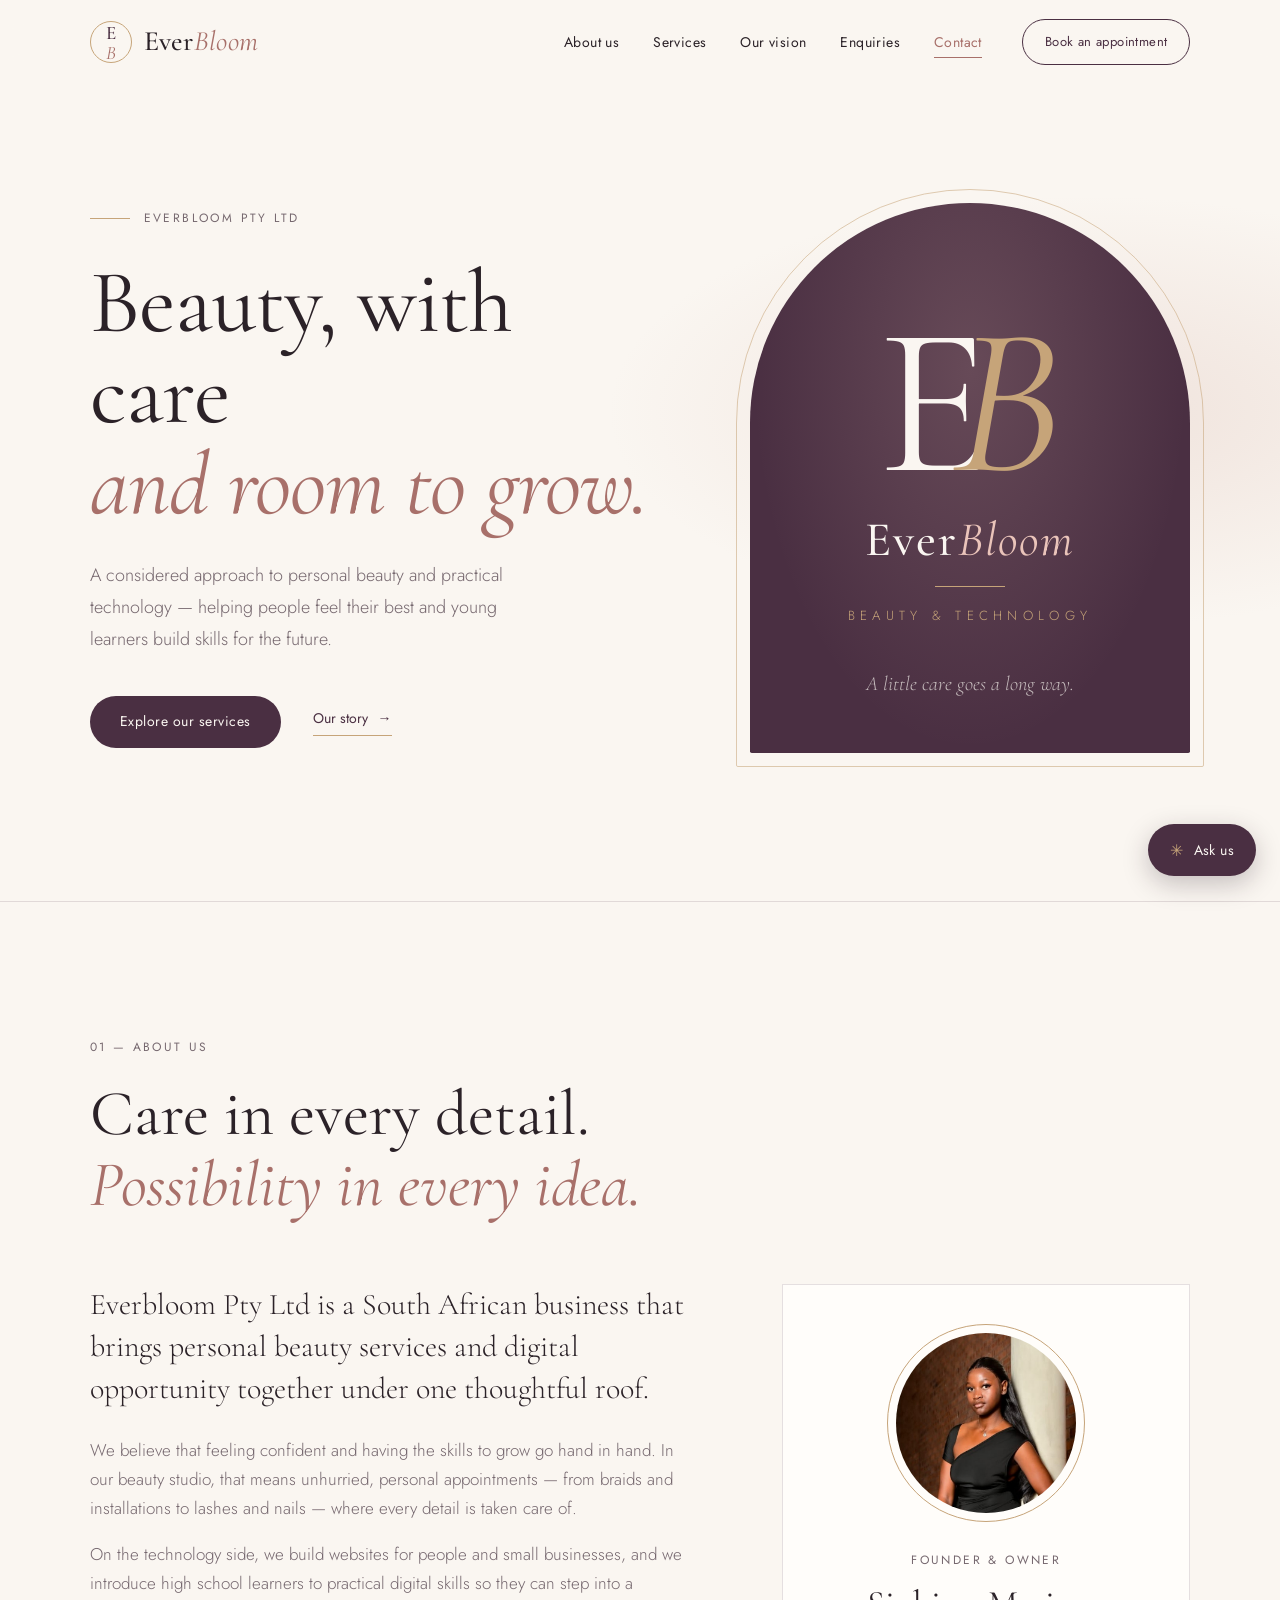
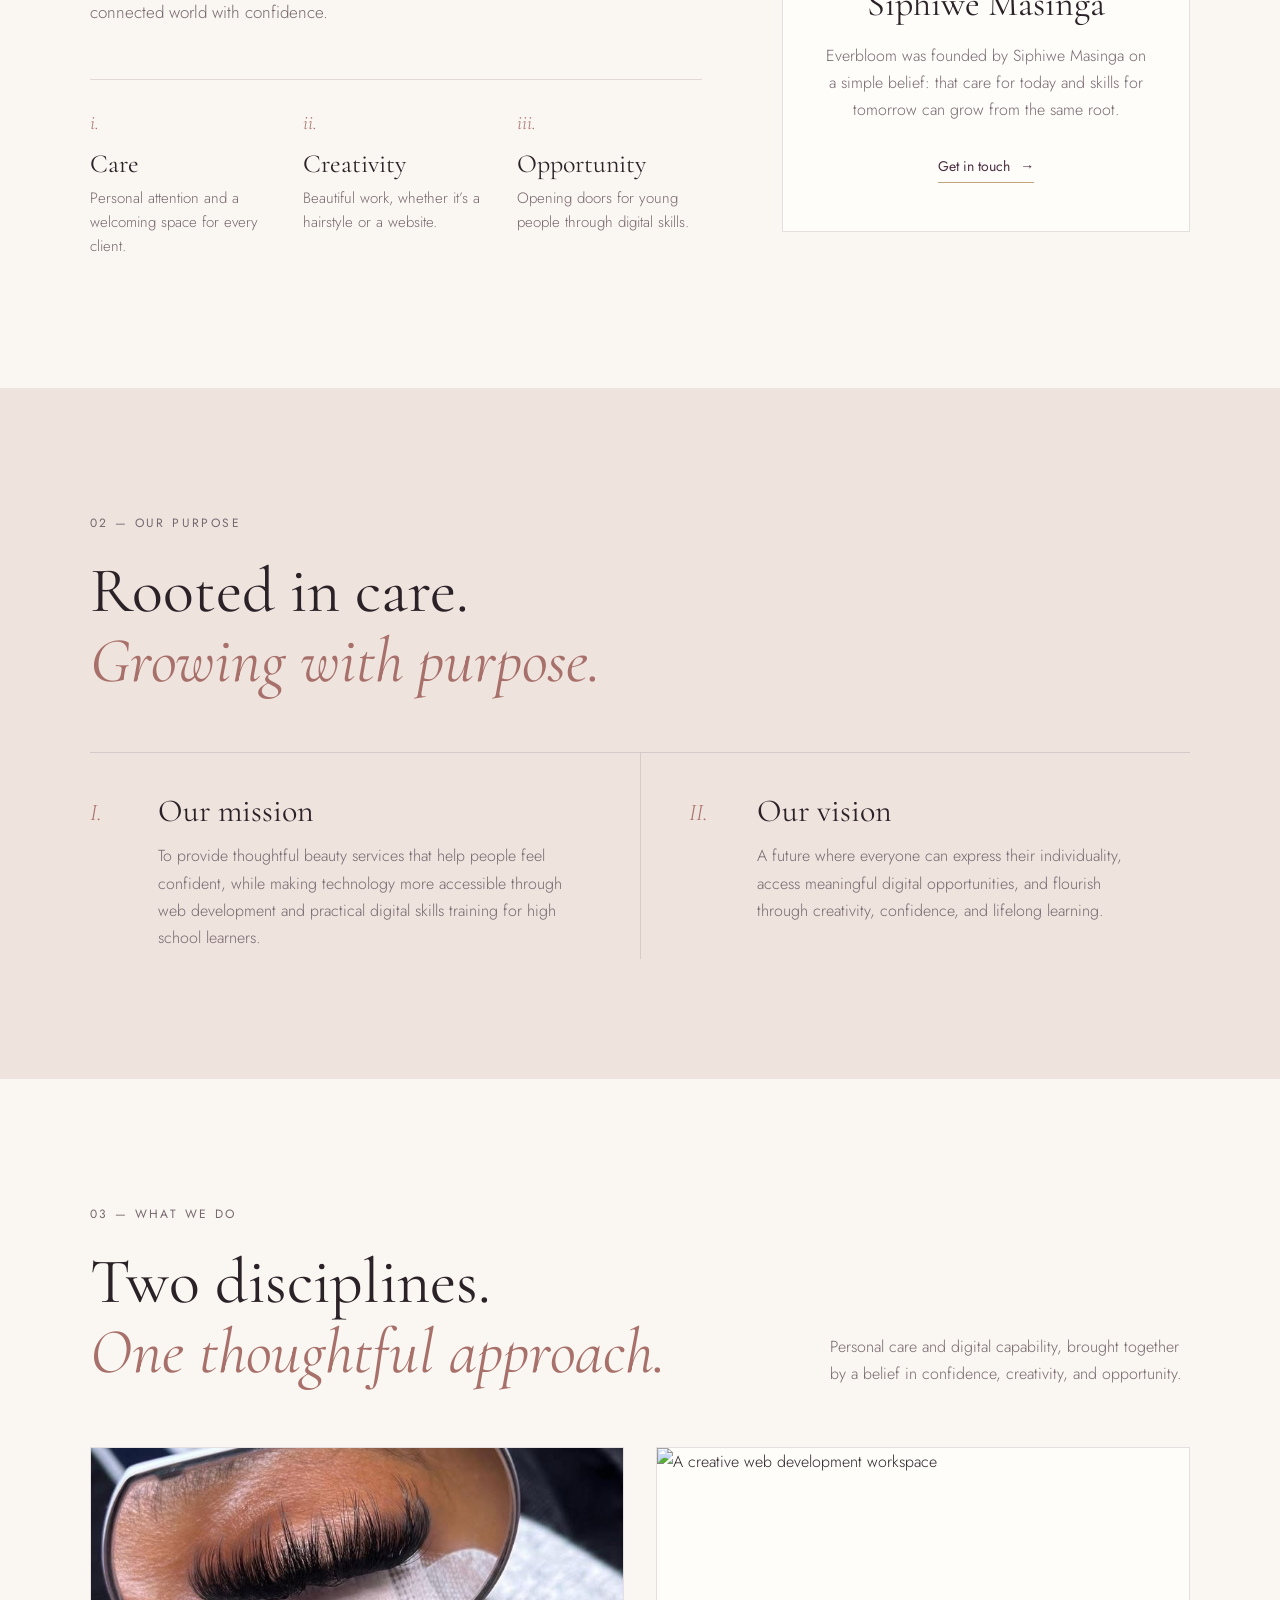
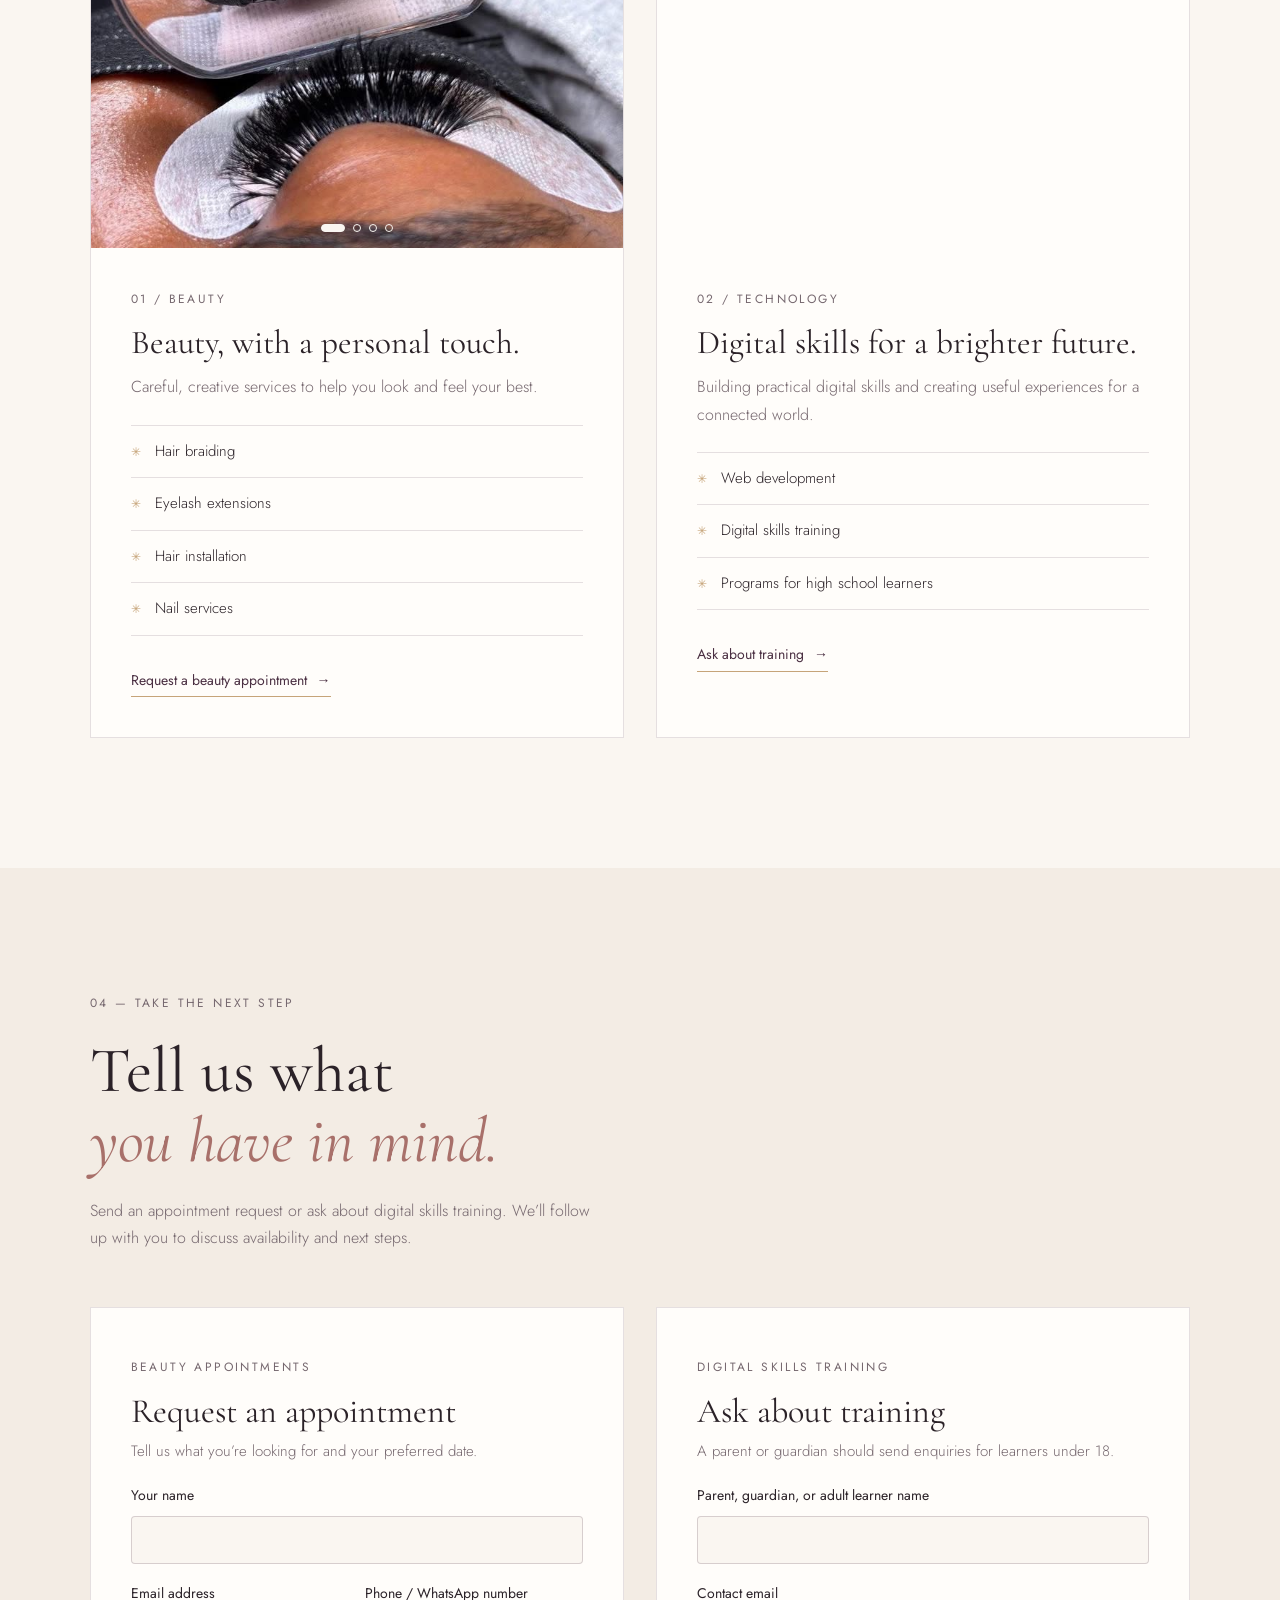
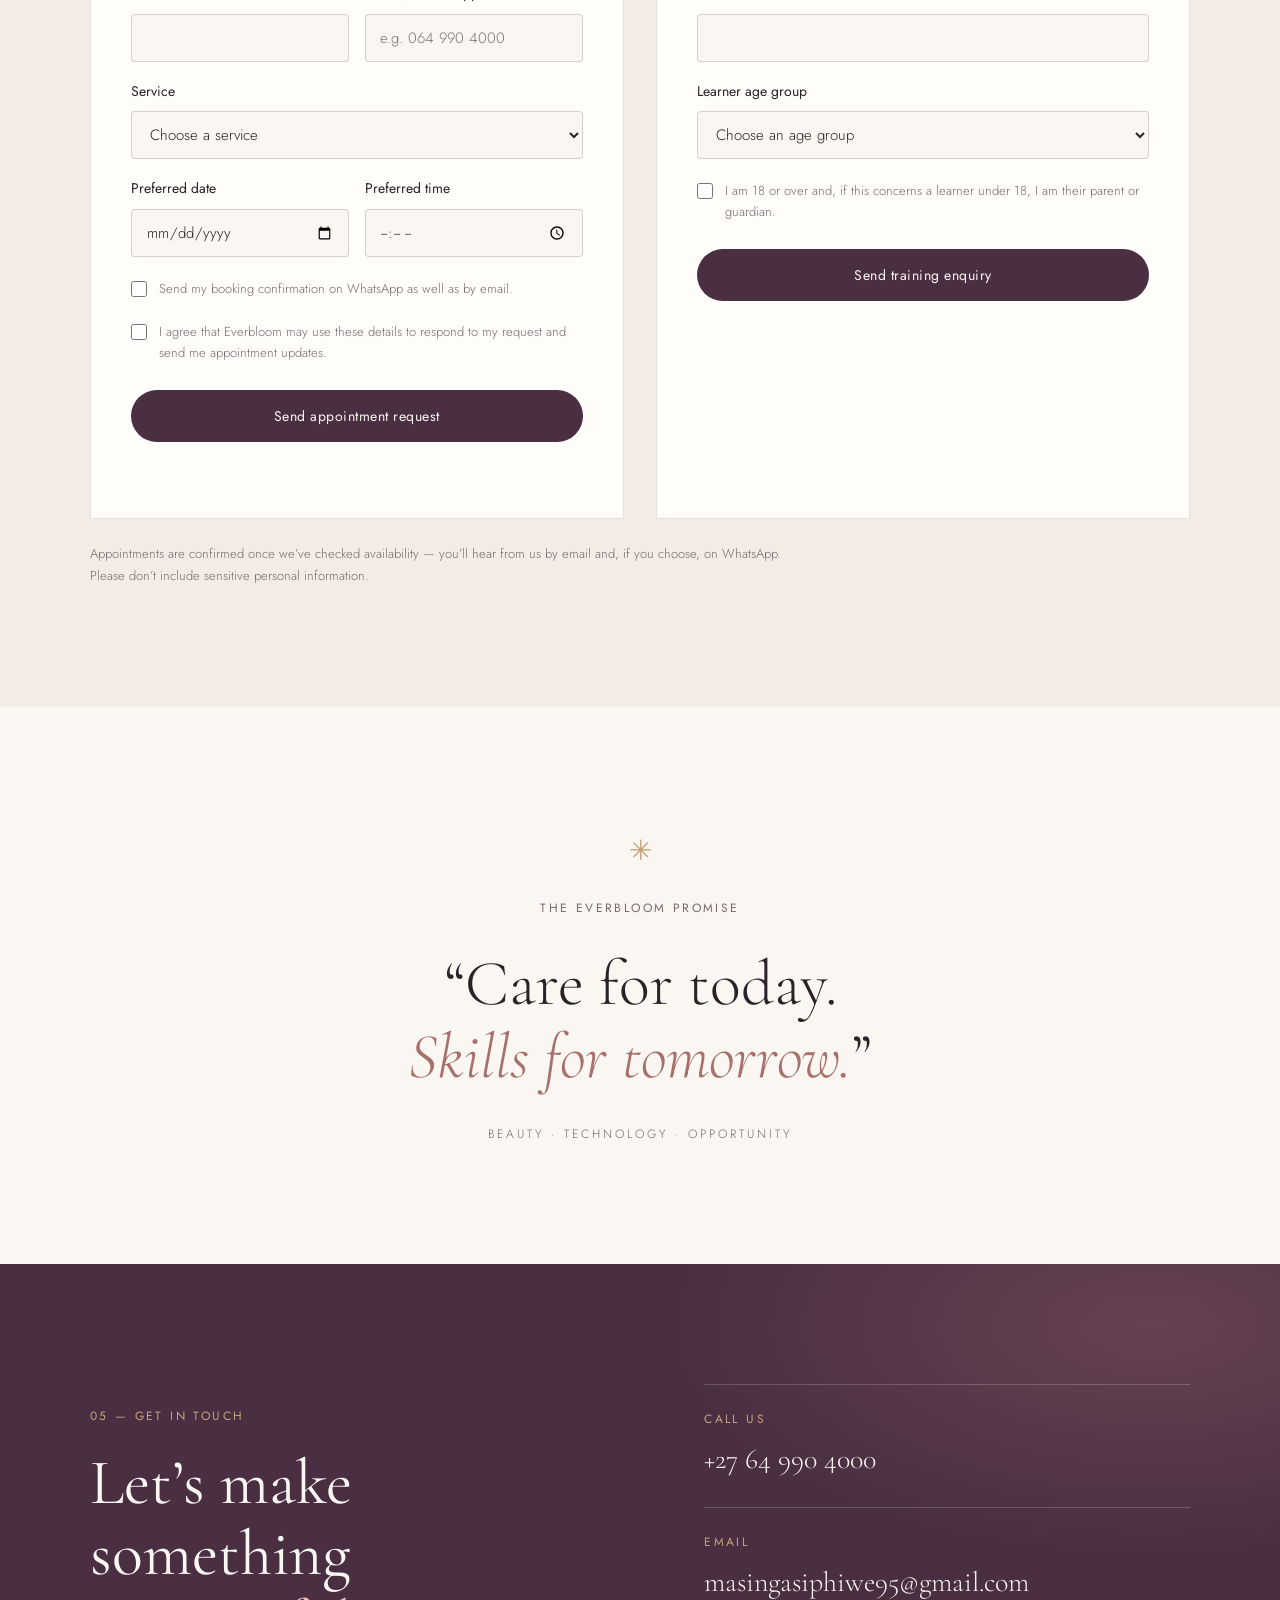
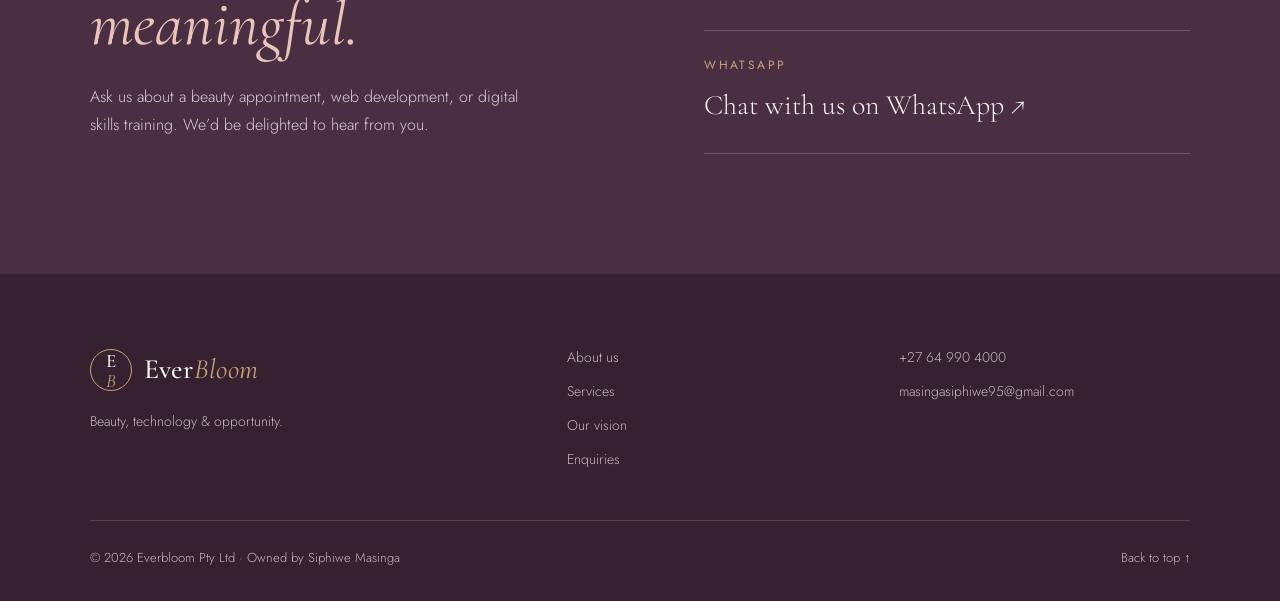
==== commit 00a82ccd: "Redesign site and add appointment confirmations - New elegant look: Cormorant Garamond and Jost type" ====
--- a/index.html
+++ b/index.html
@@ -7,114 +7,147 @@
       name="description"
       content="Everbloom Pty Ltd offers beauty services, web development, and digital skills training for high school learners."
     />
-    <meta name="theme-color" content="#fcf7f5" />
+    <meta name="theme-color" content="#faf6f1" />
     <title>Everbloom Pty Ltd — Beauty & Technology</title>
     <link rel="preconnect" href="https://fonts.googleapis.com" />
     <link rel="preconnect" href="https://fonts.gstatic.com" crossorigin />
     <link rel="preconnect" href="https://images.unsplash.com" />
     <link
-      href="https://fonts.googleapis.com/css2?family=DM+Sans:wght@400;500;600;700&family=Playfair+Display:ital,wght@0,500;0,600;1,500&display=swap"
+      href="https://fonts.googleapis.com/css2?family=Cormorant+Garamond:ital,wght@0,400;0,500;0,600;1,400;1,500&family=Jost:wght@300;400;500&display=swap"
       rel="stylesheet"
     />
+    <link rel="icon" href="images/logo.svg" type="image/svg+xml" />
     <link rel="stylesheet" href="styles.css" />
     <script src="site-config.js"></script>
     <script src="script.js" defer></script>
   </head>
   <body>
     <header class="site-header">
-      <a class="wordmark" href="#home" aria-label="Everbloom home">
-        <span class="wordmark-icon" aria-hidden="true">e</span>
-        <span>everbloom</span>
-      </a>
-      <button
-        class="menu-toggle"
-        type="button"
-        aria-label="Open navigation"
-        aria-expanded="false"
-        aria-controls="site-nav"
-      >
-        <span></span>
-        <span></span>
-      </button>
-      <nav class="site-nav" id="site-nav" aria-label="Main navigation">
-        <a href="#about">Our story</a>
-        <a href="#what-we-do">Services</a>
-        <a href="#vision">Our vision</a>
-        <a href="#enquiries">Make an enquiry</a>
-        <div class="nav-contact-details" aria-label="Contact details">
-          <a href="tel:+27649904000">+27 64 990 4000</a>
-          <a href="mailto:masingasiphiwe95@gmail.com">masingasiphiwe95@gmail.com</a>
-        </div>
-        <a
-          class="nav-whatsapp"
-          href="https://wa.me/27649904000?text=Hello%20Everbloom%2C%20I%27d%20like%20help%20with%20your%20services."
-          target="_blank"
-          rel="noopener noreferrer"
-        >WhatsApp <span aria-hidden="true">↗</span></a>
-        <a class="nav-contact" href="#contact">Let’s talk <span aria-hidden="true">↗</span></a>
-      </nav>
+      <div class="header-inner">
+        <a class="wordmark" href="#home" aria-label="EverBloom home">
+          <span class="wordmark-monogram" aria-hidden="true">E<em>B</em></span>
+          <span class="wordmark-text">Ever<em>Bloom</em></span>
+        </a>
+        <nav class="site-nav" id="site-nav" aria-label="Main navigation">
+          <ul class="nav-links">
+            <li><a href="#about">About us</a></li>
+            <li><a href="#what-we-do">Services</a></li>
+            <li><a href="#vision">Our vision</a></li>
+            <li><a href="#enquiries">Enquiries</a></li>
+            <li><a href="#contact">Contact</a></li>
+          </ul>
+          <a class="nav-cta" href="#appointment-enquiry">Book an appointment</a>
+        </nav>
+        <button
+          class="menu-toggle"
+          type="button"
+          aria-label="Open navigation"
+          aria-expanded="false"
+          aria-controls="site-nav"
+        >
+          <span></span>
+          <span></span>
+        </button>
+      </div>
     </header>
 
     <main>
       <section class="hero" id="home">
         <div class="hero-copy">
-          <p class="eyebrow"><span class="status-dot"></span> Everbloom Pty Ltd</p>
-          <h1>Beauty, with care.<br /><em>and room to grow.</em></h1>
+          <p class="eyebrow"><span class="eyebrow-line"></span> Everbloom Pty Ltd</p>
+          <h1>Beauty, with care<br /><em>and room to grow.</em></h1>
           <p class="hero-description">
-            A considered approach to personal beauty and practical technology—helping people
+            A considered approach to personal beauty and practical technology — helping people
             feel their best and young learners build skills for the future.
           </p>
-          <a class="button button-dark" href="#what-we-do">
-            Explore our services <span aria-hidden="true">↘</span>
-          </a>
-          <a class="hero-secondary-link" href="#enquiries">Appointments & training <span aria-hidden="true">↗</span></a>
-          <div class="hero-note">
-            <span class="note-line"></span>
-            <span>Care, creativity & opportunity</span>
+          <div class="hero-actions">
+            <a class="button button-dark" href="#what-we-do">Explore our services</a>
+            <a class="text-link" href="#about">Our story <span aria-hidden="true">→</span></a>
           </div>
         </div>
 
-        <div class="hero-art">
-          <img
-            class="hero-photo"
-            src="https://images.unsplash.com/photo-1524504388940-b1c1722653e1?auto=format&amp;fit=crop&amp;w=1100&amp;h=1400&amp;q=85"
-            alt="Portrait of a woman with long hair against a dark background"
-            fetchpriority="high"
-          />
-          <div class="hero-photo-shade" aria-hidden="true"></div>
-          <span class="hero-photo-caption">A little care goes a long way.</span>
-          <span class="art-label label-top">Your moment, your glow</span>
-          <span class="art-spark spark-one" aria-hidden="true">✳</span>
-          <div class="hero-stamp" aria-label="Beauty and technology, growing together">
-            <span>BEAUTY</span>
-            <b aria-hidden="true">✳</b>
-            <span>TECH</span>
+        <div class="hero-art" role="img" aria-label="EverBloom logo — Beauty and Technology">
+          <div class="logo-lockup" aria-hidden="true">
+            <span class="logo-monogram"><span>E</span><em>B</em></span>
+            <span class="logo-name">Ever<em>Bloom</em></span>
+            <span class="logo-rule"></span>
+            <span class="logo-tagline">Beauty &amp; Technology</span>
+            <span class="logo-caption">A little care goes a long way.</span>
           </div>
         </div>
-        <div class="hero-index" aria-hidden="true">01 <span></span> 03</div>
-      </section>
-
-      <section class="intro section-pad" id="about">
-        <div class="intro-kicker">
-          <span class="section-number">01 / THE IDEA</span>
-          <span class="small-flower" aria-hidden="true">✳</span>
-        </div>
-        <div class="intro-content">
+      </section>
+
+      <section class="about section-pad" id="about">
+        <div class="section-heading">
+          <span class="section-number">01 — About us</span>
           <h2>Care in every detail.<br /><em>Possibility in every idea.</em></h2>
-          <div class="intro-bottom">
+        </div>
+
+        <div class="about-grid">
+          <div class="about-story">
+            <p class="about-lead">
+              Everbloom Pty Ltd is a South African business that brings personal beauty
+              services and digital opportunity together under one thoughtful roof.
+            </p>
             <p>
-              Everbloom Pty Ltd brings personal beauty services and digital opportunity
-              together. We create welcoming beauty experiences and help the next generation
-              build confidence with technology.
+              We believe that feeling confident and having the skills to grow go hand in hand.
+              In our beauty studio, that means unhurried, personal appointments — from braids
+              and installations to lashes and nails — where every detail is taken care of.
             </p>
-            <a class="text-link" href="#vision">Our purpose <span aria-hidden="true">↘</span></a>
+            <p>
+              On the technology side, we build websites for people and small businesses, and
+              we introduce high school learners to practical digital skills so they can step
+              into a connected world with confidence.
+            </p>
+
+            <ul class="about-values">
+              <li>
+                <span class="value-mark" aria-hidden="true">i.</span>
+                <div>
+                  <h3>Care</h3>
+                  <p>Personal attention and a welcoming space for every client.</p>
+                </div>
+              </li>
+              <li>
+                <span class="value-mark" aria-hidden="true">ii.</span>
+                <div>
+                  <h3>Creativity</h3>
+                  <p>Beautiful work, whether it’s a hairstyle or a website.</p>
+                </div>
+              </li>
+              <li>
+                <span class="value-mark" aria-hidden="true">iii.</span>
+                <div>
+                  <h3>Opportunity</h3>
+                  <p>Opening doors for young people through digital skills.</p>
+                </div>
+              </li>
+            </ul>
           </div>
+
+          <aside class="founder-card" aria-label="Our founder">
+            <img
+              class="founder-photo"
+              src="images/founder.jpg"
+              alt="Portrait of Siphiwe Masinga, founder of Everbloom"
+              width="600"
+              height="600"
+              loading="lazy"
+            />
+            <span class="section-number">Founder &amp; owner</span>
+            <h3>Siphiwe Masinga</h3>
+            <p>
+              Everbloom was founded by Siphiwe Masinga on a simple belief: that care for today
+              and skills for tomorrow can grow from the same root.
+            </p>
+            <a class="text-link" href="#contact">Get in touch <span aria-hidden="true">→</span></a>
+          </aside>
         </div>
       </section>
 
       <section class="principles section-pad" id="vision">
-        <div class="principles-heading">
-          <span class="section-number">02 / OUR PURPOSE</span>
+        <div class="section-heading">
+          <span class="section-number">02 — Our purpose</span>
           <h2>Rooted in care.<br /><em>Growing with purpose.</em></h2>
         </div>
         <div class="principle-grid">
@@ -145,8 +178,8 @@
 
       <section class="offerings section-pad" id="what-we-do">
         <div class="offerings-heading">
-          <div>
-            <span class="section-number">03 / WHAT WE DO</span>
+          <div class="section-heading">
+            <span class="section-number">03 — What we do</span>
             <h2>Two disciplines.<br /><em>One thoughtful approach.</em></h2>
           </div>
           <p>
@@ -155,62 +188,92 @@
           </p>
         </div>
         <div class="services-grid">
-          <article class="service-card beauty-card">
-            <div class="service-card-top">
-              <span class="service-number">01 / BEAUTY</span>
-              <span class="service-symbol" aria-hidden="true">✿</span>
-            </div>
+          <article class="service-card">
+            <div
+              class="slideshow"
+              data-slideshow
+              role="region"
+              aria-roledescription="carousel"
+              aria-label="Our beauty services"
+            >
+              <div class="slides">
+                <img
+                  class="slide is-active"
+                  src="images/beauty-lashes.jpg"
+                  alt="Full, fluffy eyelash extensions shown in a mirror"
+                />
+                <img
+                  class="slide"
+                  src="images/beauty-hair-installation.jpg"
+                  alt="Long, glossy body-wave hair installation being styled"
+                  loading="lazy"
+                  style="object-position: center 20%"
+                />
+                <img
+                  class="slide"
+                  src="images/beauty-nails.jpg"
+                  alt="A nude manicure being finished on a towel rest"
+                  loading="lazy"
+                  style="object-position: center 55%"
+                />
+                <img
+                  class="slide"
+                  src="images/beauty-hair-wash.jpg"
+                  alt="A relaxing hair wash with a gentle scalp massage"
+                  loading="lazy"
+                />
+              </div>
+              <button class="slide-arrow slide-prev" type="button" aria-label="Previous photo">‹</button>
+              <button class="slide-arrow slide-next" type="button" aria-label="Next photo">›</button>
+              <div class="slide-dots" role="group" aria-label="Choose a photo"></div>
+            </div>
+            <div class="service-body">
+              <span class="service-number">01 / Beauty</span>
+              <h3>Beauty, with a personal touch.</h3>
+              <p class="service-intro">
+                Careful, creative services to help you look and feel your best.
+              </p>
+              <ul class="service-list">
+                <li>Hair braiding</li>
+                <li>Eyelash extensions</li>
+                <li>Hair installation</li>
+                <li>Nail services</li>
+              </ul>
+              <a class="service-card-cta" href="#appointment-enquiry">
+                Request a beauty appointment <span aria-hidden="true">→</span>
+              </a>
+            </div>
+          </article>
+          <article class="service-card">
             <img
               class="service-photo"
-              src="https://images.unsplash.com/photo-1595476108010-b4d1f102b1b1?auto=format&amp;fit=crop&amp;w=520&amp;h=620&amp;q=80"
-              alt="A calm, beautifully styled salon"
-              loading="lazy"
-            />
-            <h3>Beauty, with a personal touch.</h3>
-            <p class="service-intro">
-              Careful, creative services to help you look and feel your best.
-            </p>
-            <ul class="service-list">
-              <li>Hair braiding</li>
-              <li>Eyelash extensions</li>
-              <li>Hair installation</li>
-              <li>Nail services</li>
-            </ul>
-            <a class="service-card-cta" href="#appointment-enquiry">
-              Request a beauty appointment <span aria-hidden="true">↗</span>
-            </a>
-          </article>
-          <article class="service-card technology-card">
-            <div class="service-card-top">
-              <span class="service-number">02 / TECHNOLOGY</span>
-              <span class="service-symbol tech-symbol" aria-hidden="true">⌘</span>
-            </div>
-            <img
-              class="service-photo"
-              src="https://images.unsplash.com/photo-1498050108023-c5249f4df085?auto=format&amp;fit=crop&amp;w=520&amp;h=620&amp;q=80"
+              src="https://images.unsplash.com/photo-1498050108023-c5249f4df085?auto=format&amp;fit=crop&amp;w=900&amp;h=600&amp;q=80"
               alt="A creative web development workspace"
               loading="lazy"
             />
-            <h3>Digital skills for a brighter future.</h3>
-            <p class="service-intro">
-              Building practical digital skills and creating useful experiences for a
-              connected world.
-            </p>
-            <ul class="service-list">
-              <li>Web development</li>
-              <li>Digital skills training</li>
-              <li>Programs for high school learners</li>
-            </ul>
-            <a class="service-card-cta" href="#training-enquiry">
-              Ask about training <span aria-hidden="true">↗</span>
-            </a>
+            <div class="service-body">
+              <span class="service-number">02 / Technology</span>
+              <h3>Digital skills for a brighter future.</h3>
+              <p class="service-intro">
+                Building practical digital skills and creating useful experiences for a
+                connected world.
+              </p>
+              <ul class="service-list">
+                <li>Web development</li>
+                <li>Digital skills training</li>
+                <li>Programs for high school learners</li>
+              </ul>
+              <a class="service-card-cta" href="#training-enquiry">
+                Ask about training <span aria-hidden="true">→</span>
+              </a>
+            </div>
           </article>
         </div>
       </section>
 
       <section class="enquiries section-pad" id="enquiries">
-        <div class="enquiries-heading">
-          <span class="section-number">04 / TAKE THE NEXT STEP</span>
+        <div class="section-heading enquiries-heading">
+          <span class="section-number">04 — Take the next step</span>
           <h2>Tell us what<br /><em>you have in mind.</em></h2>
           <p>
             Send an appointment request or ask about digital skills training. We’ll follow up
@@ -219,7 +282,7 @@
         </div>
         <div class="enquiry-grid">
           <form class="enquiry-card" id="appointment-enquiry" data-enquiry-form="booking">
-            <span class="service-number">BEAUTY APPOINTMENTS</span>
+            <span class="service-number">Beauty appointments</span>
             <h3>Request an appointment</h3>
             <p class="enquiry-intro">Tell us what you’re looking for and your preferred date.</p>
             <label>
@@ -232,8 +295,17 @@
                 <input name="email" type="email" autocomplete="email" maxlength="254" required />
               </label>
               <label>
-                Phone <span class="optional-label">(optional)</span>
-                <input name="phone" type="tel" autocomplete="tel" maxlength="30" />
+                Phone / WhatsApp number
+                <input
+                  name="phone"
+                  type="tel"
+                  autocomplete="tel"
+                  maxlength="30"
+                  placeholder="e.g. 064 990 4000"
+                  pattern="[0-9+\(\)\s\-]{9,30}"
+                  title="Please enter a valid phone number"
+                  required
+                />
               </label>
             </div>
             <label>
@@ -246,18 +318,37 @@
                 <option value="Nail services">Nail services</option>
               </select>
             </label>
-            <label>
-              Preferred date
-              <input name="requested_date" type="date" required />
+            <div class="form-row">
+              <label>
+                Preferred date
+                <input name="requested_date" type="date" required />
+              </label>
+              <label>
+                Preferred time
+                <input name="requested_time" type="time" step="900" required />
+              </label>
+            </div>
+            <label class="consent-label">
+              <input name="whatsapp_opt_in" type="checkbox" />
+              <span>Send my booking confirmation on WhatsApp as well as by email.</span>
             </label>
             <label class="consent-label">
               <input name="consent" type="checkbox" required />
-              <span>I agree that Everbloom may use these details to respond to my request.</span>
+              <span>
+                I agree that Everbloom may use these details to respond to my request and send
+                me appointment updates.
+              </span>
             </label>
             <button class="button button-dark enquiry-submit" type="submit">
-              Send appointment request <span aria-hidden="true">↗</span>
+              Send appointment request
             </button>
             <p class="form-status" aria-live="polite" role="status"></p>
+            <div class="form-fallback" hidden>
+              <a class="button button-whatsapp" data-fallback="whatsapp" target="_blank" rel="noopener noreferrer">
+                Send on WhatsApp
+              </a>
+              <a class="button button-outline" data-fallback="email">Send by email</a>
+            </div>
           </form>
 
           <form
@@ -265,7 +356,7 @@
             id="training-enquiry"
             data-enquiry-form="training"
           >
-            <span class="service-number">DIGITAL SKILLS TRAINING</span>
+            <span class="service-number">Digital skills training</span>
             <h3>Ask about training</h3>
             <p class="enquiry-intro">
               A parent or guardian should send enquiries for learners under 18.
@@ -294,70 +385,90 @@
               </span>
             </label>
             <button class="button button-dark enquiry-submit" type="submit">
-              Send training enquiry <span aria-hidden="true">↗</span>
+              Send training enquiry
             </button>
             <p class="form-status" aria-live="polite" role="status"></p>
+            <div class="form-fallback" hidden>
+              <a class="button button-whatsapp" data-fallback="whatsapp" target="_blank" rel="noopener noreferrer">
+                Send on WhatsApp
+              </a>
+              <a class="button button-outline" data-fallback="email">Send by email</a>
+            </div>
           </form>
         </div>
         <p class="enquiry-privacy">
-          Please don’t include sensitive personal information. Online enquiries will be
-          available once the secure service has been configured.
+          Appointments are confirmed once we’ve checked availability — you’ll hear from us by
+          email and, if you choose, on WhatsApp. Please don’t include sensitive personal
+          information.
         </p>
       </section>
 
       <section class="manifesto">
         <span class="manifesto-flower" aria-hidden="true">✳</span>
-        <p class="section-number">THE EVERBLOOM PROMISE</p>
+        <p class="section-number">The Everbloom promise</p>
         <blockquote>
           “Care for today.<br /><em>Skills for tomorrow.</em>”
         </blockquote>
-        <span class="manifesto-caption">BEAUTY × TECHNOLOGY × OPPORTUNITY</span>
+        <span class="manifesto-caption">Beauty · Technology · Opportunity</span>
       </section>
 
       <section class="contact section-pad" id="contact">
-        <div class="contact-mark" aria-hidden="true">e<span>✳</span></div>
         <div class="contact-copy">
-          <span class="section-number">05 / GET IN TOUCH</span>
-          <h2>Let’s make<br />something <em>meaningful.</em></h2>
+          <span class="section-number">05 — Get in touch</span>
+          <h2>Let’s make something<br /><em>meaningful.</em></h2>
           <p>
             Ask us about a beauty appointment, web development, or digital skills training.
             We’d be delighted to hear from you.
           </p>
-          <div class="contact-details">
+        </div>
+        <ul class="contact-details">
+          <li>
+            <span class="contact-label">Call us</span>
             <a href="tel:+27649904000">+27 64 990 4000</a>
+          </li>
+          <li>
+            <span class="contact-label">Email</span>
             <a href="mailto:masingasiphiwe95@gmail.com">masingasiphiwe95@gmail.com</a>
-          </div>
-          <a class="button button-light" href="mailto:masingasiphiwe95@gmail.com">
-            Get in touch <span aria-hidden="true">↗</span>
+          </li>
+          <li>
+            <span class="contact-label">WhatsApp</span>
+            <a
+              href="https://wa.me/27649904000?text=Hello%20Everbloom%2C%20I%27d%20like%20help%20with%20your%20services."
+              target="_blank"
+              rel="noopener noreferrer"
+            >Chat with us on WhatsApp <span aria-hidden="true">↗</span></a>
+          </li>
+        </ul>
+      </section>
+    </main>
+
+    <footer class="site-footer">
+      <div class="footer-top">
+        <div class="footer-brand">
+          <a class="wordmark" href="#home" aria-label="EverBloom home">
+            <span class="wordmark-monogram" aria-hidden="true">E<em>B</em></span>
+            <span class="wordmark-text">Ever<em>Bloom</em></span>
           </a>
-        </div>
-        <span class="contact-decoration" aria-hidden="true">✳</span>
-      </section>
-    </main>
-
-    <footer class="site-footer">
-      <a class="wordmark footer-wordmark" href="#home">
-        <span class="wordmark-icon" aria-hidden="true">e</span>
-        <span>everbloom</span>
-      </a>
-      <p>Beauty, technology & opportunity.</p>
-      <span>Owned by Siphiwe Masinga</span>
-      <span>© <span id="year"></span> Everbloom Pty Ltd</span>
-      <a class="back-to-top" href="#home">Back to top ↑</a>
+          <p>Beauty, technology &amp; opportunity.</p>
+        </div>
+        <nav class="footer-links" aria-label="Footer navigation">
+          <a href="#about">About us</a>
+          <a href="#what-we-do">Services</a>
+          <a href="#vision">Our vision</a>
+          <a href="#enquiries">Enquiries</a>
+        </nav>
+        <div class="footer-links">
+          <a href="tel:+27649904000">+27 64 990 4000</a>
+          <a href="mailto:masingasiphiwe95@gmail.com">masingasiphiwe95@gmail.com</a>
+        </div>
+      </div>
+      <div class="footer-bottom">
+        <span>© <span id="year"></span> Everbloom Pty Ltd · Owned by Siphiwe Masinga</span>
+        <a class="back-to-top" href="#home">Back to top ↑</a>
+      </div>
     </footer>
 
     <aside class="chat-widget" aria-label="Client assistance">
-      <a
-        class="whatsapp-link"
-        href="https://wa.me/27649904000?text=Hello%20Everbloom%2C%20I%27d%20like%20help%20with%20your%20services."
-        target="_blank"
-        rel="noopener noreferrer"
-        aria-label="Chat with the Everbloom WhatsApp agent"
-      >
-        <span class="whatsapp-link-icon" aria-hidden="true">☏</span>
-        <span>WhatsApp agent</span>
-        <span aria-hidden="true">↗</span>
-      </a>
       <section
         class="chat-panel"
         id="chat-panel"
--- a/styles.css
+++ b/styles.css
@@ -1,15 +1,20 @@
 :root {
   color-scheme: light;
-  --paper: #fcf7f5;
-  --ink: #332630;
-  --muted: #74666f;
-  --green: #593c50;
-  --line: rgba(67, 43, 59, 0.16);
-  --gold: #a96872;
-  --champagne: #c79a79;
-  --soft-ivory: #f2e7e5;
-  --serif: "Playfair Display", Georgia, serif;
-  --sans: "DM Sans", Arial, sans-serif;
+  --paper: #faf6f1;
+  --paper-deep: #f3ece4;
+  --blush: #efe3de;
+  --card: #fffdfa;
+  --ink: #2b2228;
+  --muted: #76686f;
+  --plum: #4a2f42;
+  --plum-deep: #35212f;
+  --rose: #a8706a;
+  --champagne: #c6a479;
+  --line: rgba(74, 47, 66, 0.14);
+  --serif: "Cormorant Garamond", Georgia, serif;
+  --sans: "Jost", "Helvetica Neue", Arial, sans-serif;
+  --header-height: 84px;
+  --gutter: max(7vw, calc((100% - 1160px) / 2));
 }
 
 * {
@@ -18,15 +23,17 @@
 
 html {
   scroll-behavior: smooth;
+  scroll-padding-top: calc(var(--header-height) + 12px);
 }
 
 body {
   margin: 0;
-  background:
-    radial-gradient(ellipse at 8% 6%, rgba(222, 184, 183, 0.2), transparent 31rem),
-    var(--paper);
+  background: var(--paper);
   color: var(--ink);
   font-family: var(--sans);
+  font-size: 16px;
+  font-weight: 300;
+  line-height: 1.7;
   -webkit-font-smoothing: antialiased;
 }
 
@@ -35,144 +42,9 @@
   text-decoration: none;
 }
 
-.site-header {
-  position: relative;
-  z-index: 3;
-  height: 88px;
-  padding: 0 7.2%;
-  display: flex;
-  align-items: center;
-  justify-content: space-between;
-  border-bottom: 1px solid rgba(89, 60, 80, 0.12);
-  background: rgba(252, 247, 245, 0.9);
-  backdrop-filter: blur(14px);
-}
-
-.wordmark {
-  display: inline-flex;
-  align-items: center;
-  gap: 10px;
-  font-size: 20px;
-  font-weight: 600;
-  letter-spacing: -1.1px;
-}
-
-.wordmark-icon {
-  width: 29px;
-  height: 29px;
-  display: grid;
-  place-items: center;
-  border: 1px solid var(--gold);
-  border-radius: 50%;
-  color: var(--gold);
-  font-family: var(--serif);
-  font-size: 20px;
-  font-weight: 500;
-  font-style: italic;
-}
-
-.site-nav {
-  display: flex;
-  align-items: center;
-  gap: 22px;
-  font-size: 11px;
-}
-
-.site-nav a:not(.nav-contact),
-.back-to-top {
-  transition: color 180ms ease;
-}
-
-.site-nav a:not(.nav-contact):hover,
-.back-to-top:hover {
-  color: var(--gold);
-}
-
-.site-nav a[aria-current="location"] {
-  color: var(--gold);
-}
-
-.nav-contact {
-  padding: 12px 17px;
-  border: 1px solid rgba(169, 104, 114, 0.45);
-  border-radius: 30px;
-}
-
-.nav-contact span {
-  margin-left: 12px;
-}
-
-.nav-contact-details {
-  display: flex;
-  flex-direction: column;
-  gap: 5px;
-  font-size: 10px;
-  white-space: nowrap;
-}
-
-.nav-whatsapp {
-  color: #356b50;
-  white-space: nowrap;
-}
-
-.nav-whatsapp span {
-  margin-left: 4px;
-}
-
-.menu-toggle {
-  display: none;
-}
-
-.hero {
-  position: relative;
-  min-height: 680px;
-  padding: 75px 11.4% 90px;
-  display: grid;
-  grid-template-columns: 1.05fr 0.95fr;
-  align-items: center;
-  overflow: hidden;
-  background:
-    radial-gradient(ellipse at 90% 45%, rgba(227, 194, 191, 0.3), transparent 29rem),
-    linear-gradient(110deg, rgba(252, 247, 245, 0.94), rgba(248, 239, 237, 0.55));
-}
-
-.hero-copy {
-  z-index: 1;
-  padding-bottom: 5px;
-}
-
-.hero-secondary-link {
-  margin-left: 19px;
-  color: var(--gold);
-  font-size: 10px;
-}
-
-.hero-secondary-link span {
-  margin-left: 8px;
-}
-
-.eyebrow,
-.section-number {
-  color: var(--muted);
-  font-size: 9px;
-  font-weight: 600;
-  letter-spacing: 1.55px;
-  text-transform: uppercase;
-}
-
-.eyebrow {
-  display: flex;
-  align-items: center;
-  gap: 9px;
-  margin: 0 0 26px;
-}
-
-.status-dot {
-  width: 7px;
-  height: 7px;
-  display: inline-block;
-  border-radius: 50%;
-  background: var(--champagne);
+img {
+  display: block;
+  max-width: 100%;
 }
 
 h1,
@@ -183,219 +55,504 @@
 }
 
 h1,
-h2 {
+h2,
+h3 {
+  font-family: var(--serif);
   font-weight: 400;
-}
-
-h1 {
-  margin-bottom: 22px;
-  font-size: clamp(49px, 5.5vw, 70px);
-  letter-spacing: -3.3px;
   line-height: 1.1;
 }
 
 h1 em,
 h2 em,
 blockquote em {
-  color: var(--gold);
+  color: var(--rose);
+  font-style: italic;
+}
+
+:focus-visible {
+  outline: 2px solid var(--rose);
+  outline-offset: 3px;
+}
+
+/* ---------- Header ---------- */
+
+.site-header {
+  position: sticky;
+  top: 0;
+  z-index: 10;
+  background: rgba(250, 246, 241, 0.88);
+  border-bottom: 1px solid transparent;
+  backdrop-filter: blur(14px);
+  -webkit-backdrop-filter: blur(14px);
+  transition: border-color 250ms ease, box-shadow 250ms ease;
+}
+
+.site-header.is-scrolled {
+  border-bottom-color: var(--line);
+  box-shadow: 0 6px 24px rgba(43, 34, 40, 0.05);
+}
+
+.header-inner {
+  height: var(--header-height);
+  padding: 0 var(--gutter);
+  display: flex;
+  align-items: center;
+  justify-content: space-between;
+  gap: 32px;
+}
+
+.wordmark {
+  display: inline-flex;
+  align-items: center;
+  gap: 12px;
+}
+
+.wordmark-monogram {
+  width: 42px;
+  height: 42px;
+  flex: 0 0 auto;
+  display: grid;
+  place-items: center;
+  border: 1px solid var(--champagne);
+  border-radius: 50%;
+  color: var(--plum);
   font-family: var(--serif);
+  font-size: 19px;
   font-weight: 500;
-}
-
-.hero-description {
-  max-width: 390px;
-  margin-bottom: 26px;
-  color: var(--muted);
+  letter-spacing: -1px;
+  line-height: 1;
+  transition: background 300ms ease, color 300ms ease;
+}
+
+.wordmark-monogram em {
+  margin-left: -1px;
+  color: var(--rose);
+  font-weight: 400;
+}
+
+.wordmark:hover .wordmark-monogram {
+  background: var(--plum);
+  color: var(--paper);
+}
+
+.wordmark-text {
+  font-family: var(--serif);
+  font-size: 28px;
+  font-weight: 500;
+  letter-spacing: 0.3px;
+}
+
+.wordmark-text em {
+  color: var(--rose);
+  font-weight: 400;
+  font-style: italic;
+}
+
+.site-footer .wordmark-monogram {
+  color: var(--paper);
+}
+
+.site-footer .wordmark-monogram em,
+.site-footer .wordmark-text em {
+  color: var(--champagne);
+}
+
+.site-nav {
+  display: flex;
+  align-items: center;
+  gap: 40px;
+}
+
+.nav-links {
+  margin: 0;
+  padding: 0;
+  display: flex;
+  align-items: center;
+  gap: 34px;
+  list-style: none;
+}
+
+.nav-links a {
+  position: relative;
+  padding: 6px 0;
+  color: var(--ink);
+  font-size: 14px;
+  font-weight: 400;
+  letter-spacing: 0.4px;
+  transition: color 200ms ease;
+}
+
+.nav-links a::after {
+  position: absolute;
+  right: 0;
+  bottom: 0;
+  left: 0;
+  height: 1px;
+  background: var(--rose);
+  content: "";
+  transform: scaleX(0);
+  transform-origin: left;
+  transition: transform 250ms ease;
+}
+
+.nav-links a:hover,
+.nav-links a[aria-current="location"] {
+  color: var(--rose);
+}
+
+.nav-links a:hover::after,
+.nav-links a[aria-current="location"]::after {
+  transform: scaleX(1);
+}
+
+.nav-cta {
+  padding: 11px 22px;
+  border: 1px solid var(--plum);
+  border-radius: 40px;
+  color: var(--plum);
   font-size: 13px;
-  line-height: 1.9;
+  font-weight: 400;
+  letter-spacing: 0.4px;
+  white-space: nowrap;
+  transition: background 200ms ease, color 200ms ease;
+}
+
+.nav-cta:hover {
+  background: var(--plum);
+  color: var(--paper);
+}
+
+.menu-toggle {
+  display: none;
+}
+
+/* ---------- Shared ---------- */
+
+.section-pad {
+  padding-right: var(--gutter);
+  padding-left: var(--gutter);
+}
+
+.eyebrow,
+.section-number,
+.service-number,
+.contact-label {
+  color: var(--muted);
+  font-size: 12px;
+  font-weight: 400;
+  letter-spacing: 2.4px;
+  text-transform: uppercase;
+}
+
+.section-heading .section-number {
+  display: inline-block;
+  margin-bottom: 22px;
+}
+
+.section-heading h2 {
+  margin: 0;
+  font-size: clamp(40px, 5vw, 64px);
 }
 
 .button {
-  min-height: 48px;
-  padding: 0 20px;
+  min-height: 52px;
+  padding: 0 30px;
   display: inline-flex;
   align-items: center;
   justify-content: center;
-  gap: 26px;
-  border-radius: 30px;
-  font-size: 11px;
-  transition: transform 180ms ease, background 180ms ease;
+  border-radius: 40px;
+  font-size: 14px;
+  font-weight: 400;
+  letter-spacing: 0.5px;
+  transition: background 200ms ease, transform 200ms ease;
 }
 
 .button:hover {
-  transform: translateY(-2px);
+  transform: translateY(-1px);
 }
 
 .button-dark {
-  background: var(--green);
-  color: #fffdf8;
+  background: var(--plum);
+  color: var(--paper);
 }
 
 .button-dark:hover {
-  background: #3a3021;
-}
-
-.hero-note {
-  margin-top: 59px;
-  display: flex;
+  background: var(--plum-deep);
+}
+
+.text-link {
+  display: inline-flex;
   align-items: center;
-  gap: 12px;
-  color: var(--muted);
-  font-size: 9px;
-  letter-spacing: 0.15px;
-}
-
-.note-line {
-  width: 31px;
+  gap: 10px;
+  padding-bottom: 4px;
+  border-bottom: 1px solid var(--champagne);
+  color: var(--plum);
+  font-size: 14px;
+  font-weight: 400;
+  transition: gap 200ms ease;
+}
+
+.text-link:hover {
+  gap: 14px;
+}
+
+.reveal {
+  opacity: 0;
+  transform: translateY(18px);
+  transition: opacity 700ms ease, transform 700ms ease;
+}
+
+.reveal.is-visible {
+  opacity: 1;
+  transform: translateY(0);
+}
+
+/* ---------- Hero ---------- */
+
+.hero {
+  min-height: calc(100vh - var(--header-height));
+  min-height: calc(100svh - var(--header-height));
+  padding: 60px var(--gutter) 90px;
+  display: grid;
+  grid-template-columns: 1.1fr 0.9fr;
+  align-items: center;
+  gap: 60px;
+  background:
+    radial-gradient(ellipse at 85% 40%, rgba(220, 190, 180, 0.35), transparent 30rem),
+    var(--paper);
+}
+
+.eyebrow {
+  display: flex;
+  align-items: center;
+  gap: 14px;
+  margin: 0 0 28px;
+}
+
+.eyebrow-line {
+  width: 40px;
   height: 1px;
   background: var(--champagne);
 }
 
+h1 {
+  margin-bottom: 28px;
+  font-size: clamp(52px, 7vw, 96px);
+  letter-spacing: -1px;
+  line-height: 1.02;
+}
+
+.hero-description {
+  max-width: 460px;
+  margin-bottom: 40px;
+  color: var(--muted);
+  font-size: 18px;
+  line-height: 1.8;
+}
+
+.hero-actions {
+  display: flex;
+  flex-wrap: wrap;
+  align-items: center;
+  gap: 20px 32px;
+}
+
 .hero-art {
   position: relative;
-  width: min(36vw, 415px);
-  aspect-ratio: 0.82;
+  width: min(100%, 440px);
+  aspect-ratio: 0.8;
   justify-self: end;
-  margin: 1px 3% 0 0;
-  border: 1px solid rgba(89, 60, 80, 0.18);
-  border-radius: 48% 48% 7px 7px;
-  background: #e8d3d0;
-  box-shadow: 17px 18px 0 rgba(169, 104, 114, 0.09);
-}
-
-.hero-photo {
+  display: grid;
+  place-items: center;
+  border-radius: 999px 999px 8px 8px;
+  background:
+    radial-gradient(ellipse at 50% 30%, rgba(234, 196, 186, 0.18), transparent 70%),
+    var(--plum);
+  color: var(--paper);
+  container-type: inline-size;
+}
+
+.hero-art::before {
   position: absolute;
-  inset: 8px;
-  width: calc(100% - 16px);
-  height: calc(100% - 16px);
+  inset: -14px;
+  border: 1px solid rgba(198, 164, 121, 0.55);
   border-radius: inherit;
+  content: "";
+  pointer-events: none;
+}
+
+.logo-lockup {
+  padding-top: 12%;
+  display: flex;
+  align-items: center;
+  flex-direction: column;
+  text-align: center;
+}
+
+.logo-monogram {
+  position: relative;
+  font-family: var(--serif);
+  font-size: 48cqi;
+  font-weight: 400;
+  line-height: 0.9;
+}
+
+.logo-monogram span {
+  color: var(--paper);
+}
+
+.logo-monogram em {
+  margin-left: -0.18em;
+  color: var(--champagne);
+  font-style: italic;
+  font-weight: 400;
+}
+
+.logo-name {
+  margin-top: 4cqi;
+  font-family: var(--serif);
+  font-size: 11cqi;
+  font-weight: 500;
+  letter-spacing: 0.04em;
+  line-height: 1;
+}
+
+.logo-name em {
+  color: #eac4ba;
+  font-weight: 400;
+}
+
+.logo-rule {
+  width: 16cqi;
+  height: 1px;
+  margin: 5cqi 0 4cqi;
+  background: var(--champagne);
+}
+
+.logo-tagline {
+  color: var(--champagne);
+  font-size: max(10px, 3cqi);
+  letter-spacing: 0.4em;
+  text-transform: uppercase;
+}
+
+.logo-caption {
+  margin-top: 9cqi;
+  color: rgba(250, 246, 241, 0.7);
+  font-family: var(--serif);
+  font-size: max(15px, 4.6cqi);
+  font-style: italic;
+}
+
+/* ---------- About ---------- */
+
+.about {
+  padding-top: 130px;
+  padding-bottom: 130px;
+  border-top: 1px solid var(--line);
+}
+
+.about .section-heading {
+  margin-bottom: 64px;
+}
+
+.about-grid {
+  display: grid;
+  grid-template-columns: 1.5fr 1fr;
+  align-items: start;
+  gap: 80px;
+}
+
+.about-story > p {
+  max-width: 600px;
+  color: var(--muted);
+  font-size: 17px;
+}
+
+.about-story .about-lead {
+  margin-bottom: 26px;
+  color: var(--ink);
+  font-family: var(--serif);
+  font-size: clamp(24px, 2.4vw, 30px);
+  line-height: 1.4;
+}
+
+.about-values {
+  margin: 52px 0 0;
+  padding: 0;
+  display: grid;
+  grid-template-columns: repeat(3, minmax(0, 1fr));
+  gap: 28px;
+  list-style: none;
+  border-top: 1px solid var(--line);
+}
+
+.about-values li {
+  padding-top: 26px;
+}
+
+.value-mark {
+  display: block;
+  margin-bottom: 10px;
+  color: var(--rose);
+  font-family: var(--serif);
+  font-size: 20px;
+  font-style: italic;
+}
+
+.about-values h3 {
+  margin-bottom: 8px;
+  font-size: 26px;
+}
+
+.about-values p {
+  margin: 0;
+  color: var(--muted);
+  font-size: 15px;
+  line-height: 1.6;
+}
+
+.founder-card {
+  position: sticky;
+  top: calc(var(--header-height) + 40px);
+  padding: 48px 40px;
+  border: 1px solid var(--line);
+  background: var(--card);
+  text-align: center;
+}
+
+.founder-photo {
+  width: 180px;
+  height: 180px;
+  margin: 0 auto 32px;
+  border-radius: 50%;
+  outline: 1px solid var(--champagne);
+  outline-offset: 8px;
+  background: var(--blush);
   object-fit: cover;
-  object-position: 52% center;
-}
-
-.hero-photo-shade {
-  position: absolute;
-  inset: 8px;
-  border-radius: inherit;
-  background: linear-gradient(180deg, transparent 57%, rgba(37, 24, 34, 0.68) 100%);
-}
-
-.hero-photo-caption {
-  position: absolute;
-  z-index: 1;
-  bottom: 30px;
-  left: 27px;
-  color: #fff9f4;
-  font-family: var(--serif);
-  font-size: 18px;
-  font-style: italic;
-}
-
-.art-label {
-  position: absolute;
-  z-index: 1;
-  top: 18%;
-  left: -13%;
-  padding: 10px 13px;
-  border: 1px solid rgba(89, 60, 80, 0.17);
-  background: var(--paper);
-  color: var(--green);
-  font-size: 8px;
-  letter-spacing: 1.4px;
-  text-transform: uppercase;
-  transform: rotate(-7deg);
-}
-
-.hero-stamp {
-  position: absolute;
-  z-index: 2;
-  right: -35px;
-  bottom: 70px;
-  width: 90px;
-  height: 90px;
-  display: flex;
-  align-items: center;
-  justify-content: center;
-  flex-direction: column;
-  gap: 3px;
-  border: 1px solid rgba(255, 249, 244, 0.65);
-  border-radius: 50%;
-  outline: 1px solid rgba(89, 60, 80, 0.23);
-  outline-offset: 5px;
-  background: var(--green);
-  color: #fff9f4;
-  font-size: 8px;
-  letter-spacing: 1.5px;
-}
-
-.hero-stamp b {
-  color: #e6b8ad;
-  font-size: 18px;
-  font-weight: 400;
-}
-
-.art-spark {
-  position: absolute;
-  top: 28%;
-  right: -12%;
-  z-index: 2;
-  color: var(--gold);
-  font-size: 26px;
-}
-
-.hero-index {
-  position: absolute;
-  bottom: 31px;
-  left: 7.2%;
-  display: flex;
-  align-items: center;
-  gap: 9px;
-  color: #766c5c;
-  font-size: 8px;
-  letter-spacing: 1px;
-}
-
-.hero-index span {
-  width: 35px;
-  height: 1px;
-  background: #c3b08b;
-}
-
-.section-pad {
-  padding-right: 11.4%;
-  padding-left: 11.4%;
-}
-
-.intro {
-  padding-top: 88px;
-  padding-bottom: 100px;
-  display: grid;
-  grid-template-columns: 1fr 2.45fr;
-  border-top: 1px solid var(--line);
-}
+}
+
+.founder-card h3 {
+  margin: 12px 0 18px;
+  font-size: 36px;
+}
+
+.founder-card p {
+  margin-bottom: 28px;
+  color: var(--muted);
+  font-size: 16px;
+}
+
+/* ---------- Purpose ---------- */
 
 .principles {
-  padding-top: 75px;
-  padding-bottom: 84px;
-  background:
-    radial-gradient(ellipse at 100% 0%, rgba(195, 145, 148, 0.18), transparent 32rem),
-    #f0e4e2;
-}
-
-.principles-heading {
-  margin-bottom: 37px;
-}
-
-.principles-heading .section-number {
-  display: inline-block;
-  margin-bottom: 20px;
-}
-
-.principles-heading h2 {
-  margin: 0;
-  font-size: clamp(37px, 4.4vw, 54px);
-  letter-spacing: -2px;
-  line-height: 1.17;
+  padding-top: 120px;
+  padding-bottom: 120px;
+  background: var(--blush);
+}
+
+.principles .section-heading {
+  margin-bottom: 56px;
 }
 
 .principle-grid {
@@ -405,206 +562,337 @@
 }
 
 .principle-card {
-  min-height: 170px;
-  padding: 24px 34px 12px 0;
+  padding: 40px 48px 8px 0;
   display: grid;
-  grid-template-columns: 45px 1fr;
-  gap: 17px;
+  grid-template-columns: 52px 1fr;
+  gap: 16px;
 }
 
 .principle-card + .principle-card {
-  padding-left: 34px;
+  padding-left: 48px;
   border-left: 1px solid var(--line);
 }
 
 .principle-mark {
-  color: var(--gold);
-  font-family: var(--serif);
-  font-size: 17px;
-  font-style: italic;
-}
-
-.principle-card h3 {
-  margin-bottom: 12px;
+  color: var(--rose);
   font-family: var(--serif);
   font-size: 24px;
-  font-weight: 500;
+  font-style: italic;
+}
+
+.principle-card h3 {
+  margin-bottom: 14px;
+  font-size: 32px;
 }
 
 .principle-card p {
-  max-width: 420px;
+  max-width: 460px;
   margin: 0;
   color: var(--muted);
-  font-size: 11px;
-  line-height: 1.9;
-}
-
-.intro-kicker {
-  display: flex;
-  flex-direction: column;
-  align-items: flex-start;
-  justify-content: space-between;
-}
-
-.small-flower {
-  padding-left: 9px;
-  color: var(--gold);
-  font-size: 29px;
-}
-
-.intro-content h2,
-.offerings-heading h2,
-.contact-copy h2 {
-  margin: 0;
-  font-size: clamp(38px, 4.6vw, 58px);
-  letter-spacing: -2.4px;
-  line-height: 1.15;
-}
-
-.intro-bottom {
-  margin-top: 26px;
+}
+
+/* ---------- Services ---------- */
+
+.offerings {
+  padding-top: 120px;
+  padding-bottom: 130px;
+}
+
+.offerings-heading {
+  margin-bottom: 60px;
   display: flex;
   align-items: flex-end;
   justify-content: space-between;
-  gap: 25px;
-}
-
-.intro-bottom p,
+  gap: 40px;
+}
+
 .offerings-heading > p {
-  max-width: 440px;
+  max-width: 360px;
   margin: 0;
   color: var(--muted);
+}
+
+.services-grid {
+  display: grid;
+  grid-template-columns: repeat(2, minmax(0, 1fr));
+  gap: 32px;
+}
+
+.service-card {
+  overflow: hidden;
+  border: 1px solid var(--line);
+  background: var(--card);
+  transition: transform 300ms ease, box-shadow 300ms ease;
+}
+
+.service-card:hover,
+.service-card:focus-within {
+  transform: translateY(-4px);
+  box-shadow: 0 18px 40px rgba(43, 34, 40, 0.08);
+}
+
+.service-photo,
+.slideshow {
+  width: 100%;
+  aspect-ratio: 4 / 3;
+  object-fit: cover;
+}
+
+.slideshow {
+  position: relative;
+  overflow: hidden;
+  background: var(--blush);
+}
+
+.slides,
+.slide {
+  position: absolute;
+  inset: 0;
+}
+
+.slide {
+  width: 100%;
+  height: 100%;
+  object-fit: cover;
+  opacity: 0;
+  transform: scale(1.04);
+  transition: opacity 900ms ease, transform 6s ease;
+}
+
+.slide.is-active {
+  opacity: 1;
+  transform: scale(1);
+}
+
+.slide-arrow {
+  position: absolute;
+  top: 50%;
+  width: 42px;
+  height: 42px;
+  display: grid;
+  place-items: center;
+  border: 1px solid rgba(250, 246, 241, 0.6);
+  border-radius: 50%;
+  background: rgba(43, 27, 38, 0.35);
+  color: var(--paper);
+  cursor: pointer;
+  font: 300 26px/1 var(--serif);
+  opacity: 0;
+  transform: translateY(-50%);
+  backdrop-filter: blur(4px);
+  transition: opacity 250ms ease, background 200ms ease;
+}
+
+.slide-prev {
+  left: 16px;
+}
+
+.slide-next {
+  right: 16px;
+}
+
+.slideshow:hover .slide-arrow,
+.slide-arrow:focus-visible {
+  opacity: 1;
+}
+
+.slide-arrow:hover {
+  background: rgba(43, 27, 38, 0.6);
+}
+
+.slide-dots {
+  position: absolute;
+  bottom: 16px;
+  left: 50%;
+  display: flex;
+  gap: 8px;
+  transform: translateX(-50%);
+}
+
+.slide-dots button {
+  width: 8px;
+  height: 8px;
+  padding: 0;
+  border: 1px solid var(--paper);
+  border-radius: 8px;
+  background: transparent;
+  cursor: pointer;
+  transition: width 300ms ease, background 300ms ease;
+}
+
+.slide-dots button[aria-current="true"] {
+  width: 24px;
+  background: var(--paper);
+}
+
+@media (hover: none) {
+  .slide-arrow {
+    opacity: 1;
+  }
+}
+
+.service-body {
+  padding: 36px 40px 40px;
+}
+
+.service-card h3 {
+  margin: 14px 0 12px;
+  font-size: clamp(28px, 2.6vw, 36px);
+}
+
+.service-intro {
+  margin-bottom: 24px;
+  color: var(--muted);
+}
+
+.service-list {
+  margin: 0 0 30px;
+  padding: 0;
+  list-style: none;
+  border-top: 1px solid var(--line);
+}
+
+.service-list li {
+  padding: 13px 0;
+  border-bottom: 1px solid var(--line);
+  font-size: 15px;
+}
+
+.service-list li::before {
+  margin-right: 14px;
+  color: var(--champagne);
+  content: "✳";
   font-size: 12px;
-  line-height: 1.9;
-}
+}
+
+.service-card-cta {
+  display: inline-flex;
+  align-items: center;
+  gap: 10px;
+  padding-bottom: 4px;
+  border-bottom: 1px solid var(--champagne);
+  color: var(--plum);
+  font-size: 14px;
+  font-weight: 400;
+  transition: gap 200ms ease;
+}
+
+.service-card-cta:hover {
+  gap: 14px;
+}
+
+/* ---------- Enquiries ---------- */
 
 .enquiries {
-  padding-top: 86px;
-  padding-bottom: 91px;
-  background: var(--soft-ivory);
+  padding-top: 120px;
+  padding-bottom: 120px;
+  background: var(--paper-deep);
 }
 
 .enquiries-heading {
   max-width: 680px;
-  margin-bottom: 37px;
-}
-
-.enquiries-heading .section-number {
-  display: inline-block;
+  margin-bottom: 56px;
+}
+
+.enquiries-heading h2 {
   margin-bottom: 20px;
 }
 
-.enquiries-heading h2 {
-  margin: 0 0 15px;
-  font-size: clamp(38px, 4.4vw, 55px);
-  letter-spacing: -2px;
-  line-height: 1.15;
-}
-
-.enquiries-heading > p,
-.enquiry-intro {
-  max-width: 470px;
-  margin-bottom: 0;
-  color: var(--muted);
-  font-size: 11px;
-  line-height: 1.85;
+.enquiries-heading > p {
+  max-width: 520px;
+  margin: 0;
+  color: var(--muted);
 }
 
 .enquiry-grid {
   display: grid;
   grid-template-columns: repeat(2, minmax(0, 1fr));
-  gap: 17px;
+  gap: 32px;
 }
 
 .enquiry-card {
-  padding: 25px;
-  border: 1px solid rgba(67, 43, 59, 0.13);
-  background: var(--paper);
-}
-
-.training-enquiry {
-  background: #f0e6e8;
+  padding: 44px 40px;
+  border: 1px solid var(--line);
+  background: var(--card);
 }
 
 .enquiry-card h3 {
-  margin: 13px 0 7px;
-  font-family: var(--serif);
-  font-size: 26px;
-  font-weight: 500;
+  margin: 14px 0 8px;
+  font-size: 34px;
 }
 
 .enquiry-intro {
-  min-height: 39px;
-  margin-bottom: 19px;
-  font-size: 10px;
+  margin-bottom: 20px;
+  color: var(--muted);
+  font-size: 15px;
 }
 
 .enquiry-card > label:not(.consent-label),
 .form-row > label {
-  margin-top: 13px;
+  margin-top: 18px;
   display: flex;
   flex-direction: column;
-  gap: 6px;
-  color: #494238;
-  font-size: 10px;
-  font-weight: 500;
+  gap: 8px;
+  color: var(--ink);
+  font-size: 14px;
+  font-weight: 400;
 }
 
 .enquiry-card input:not([type="checkbox"]),
 .enquiry-card select {
   width: 100%;
-  min-height: 41px;
-  padding: 0 11px;
-  border: 1px solid rgba(67, 43, 59, 0.18);
-  border-radius: 3px;
-  background: #fffefa;
+  min-height: 48px;
+  padding: 0 14px;
+  border: 1px solid rgba(74, 47, 66, 0.2);
+  border-radius: 4px;
+  background: var(--paper);
   color: var(--ink);
-  font: 11px var(--sans);
-}
-
-.enquiry-card input:focus,
+  font: 300 15px var(--sans);
+  transition: border-color 200ms ease;
+}
+
+.enquiry-card input:not([type="checkbox"]):focus,
 .enquiry-card select:focus {
-  outline: 2px solid var(--gold);
-  outline-offset: 1px;
+  border-color: var(--rose);
+  outline: 1px solid var(--rose);
+  outline-offset: 0;
 }
 
 .form-row {
   display: grid;
   grid-template-columns: repeat(2, minmax(0, 1fr));
-  gap: 11px;
+  gap: 16px;
 }
 
 .optional-label {
   color: var(--muted);
-  font-weight: 400;
+  font-weight: 300;
 }
 
 .consent-label {
-  margin-top: 15px;
+  margin-top: 22px;
   display: flex;
   align-items: flex-start;
-  gap: 9px;
-  color: #544d42;
-  font-size: 9px;
-  font-weight: 400;
+  gap: 12px;
+  color: var(--muted);
+  font-size: 13px;
   line-height: 1.6;
 }
 
 .consent-label input {
-  width: 14px;
-  height: 14px;
+  width: 16px;
+  height: 16px;
   flex: 0 0 auto;
-  margin: 1px 0 0;
-  accent-color: var(--gold);
+  margin: 2px 0 0;
+  accent-color: var(--plum);
 }
 
 .enquiry-submit {
   width: 100%;
-  min-height: 44px;
-  margin-top: 16px;
+  margin-top: 26px;
   border: 0;
   cursor: pointer;
-  font: 500 10px var(--sans);
+  font-family: var(--sans);
 }
 
 .enquiry-submit:disabled {
@@ -613,369 +901,287 @@
 }
 
 .form-status {
-  min-height: 18px;
-  margin: 10px 0 0;
-  color: var(--muted);
-  font-size: 9px;
+  min-height: 20px;
+  margin: 12px 0 0;
+  color: var(--muted);
+  font-size: 13px;
   line-height: 1.6;
 }
 
 .form-status[data-state="success"] {
-  color: #5e4b30;
+  color: #4f6b4a;
 }
 
 .form-status[data-state="error"] {
   color: #8a3e32;
 }
 
+.form-fallback {
+  margin-top: 14px;
+  display: grid;
+  grid-template-columns: repeat(2, minmax(0, 1fr));
+  gap: 12px;
+}
+
+.form-fallback[hidden] {
+  display: none;
+}
+
+.button-whatsapp {
+  background: #25744d;
+  color: #fff;
+}
+
+.button-whatsapp:hover {
+  background: #1d5e3e;
+}
+
+.button-outline {
+  border: 1px solid var(--plum);
+  color: var(--plum);
+}
+
+.button-outline:hover {
+  background: var(--plum);
+  color: var(--paper);
+}
+
 .enquiry-privacy {
   max-width: 700px;
-  margin: 17px 0 0;
-  color: var(--muted);
-  font-size: 9px;
-  line-height: 1.7;
-}
-
-.reveal {
-  opacity: 0;
-  transform: translateY(18px);
-  transition: opacity 650ms ease, transform 650ms ease;
-}
-
-.reveal.is-visible {
-  opacity: 1;
-  transform: translateY(0);
-}
-
-.text-link {
-  flex: 0 0 auto;
-  padding-bottom: 6px;
-  border-bottom: 1px solid rgba(146, 117, 72, 0.52);
-  font-size: 10px;
-}
-
-.text-link span {
-  margin-left: 12px;
-}
-
-.offerings {
-  padding-top: 84px;
-  padding-bottom: 94px;
+  margin: 24px 0 0;
+  color: var(--muted);
+  font-size: 13px;
+}
+
+/* ---------- Appointment review page ---------- */
+
+.confirm-main {
+  min-height: calc(100vh - var(--header-height));
+  padding-top: 64px;
+  padding-bottom: 64px;
+  display: grid;
+  place-items: start center;
+  background: var(--paper-deep);
+}
+
+.confirm-card {
+  width: min(100%, 560px);
+}
+
+.confirm-card h1 {
+  margin: 14px 0 16px;
+  font-size: clamp(36px, 6vw, 48px);
+  letter-spacing: 0;
+}
+
+.confirm-status {
+  font-size: 15px;
+}
+
+.confirm-details {
+  margin: 24px 0;
+  border-top: 1px solid var(--line);
+}
+
+.confirm-details div {
+  padding: 12px 0;
+  display: grid;
+  grid-template-columns: 150px 1fr;
+  gap: 16px;
+  border-bottom: 1px solid var(--line);
+}
+
+.confirm-details dt {
+  color: var(--muted);
+  font-size: 14px;
+}
+
+.confirm-details dd {
+  margin: 0;
+  overflow-wrap: anywhere;
+}
+
+.confirm-actions {
+  display: flex;
+  flex-wrap: wrap;
+  gap: 12px;
+}
+
+.confirm-actions[hidden],
+.confirm-details[hidden] {
+  display: none;
+}
+
+.confirm-actions .button {
+  border: 1px solid var(--plum);
+  cursor: pointer;
+  font-family: var(--sans);
+}
+
+.confirm-actions .button-outline {
+  background: transparent;
+}
+
+.confirm-actions .button:disabled {
+  cursor: wait;
+  opacity: 0.6;
+}
+
+.confirm-note {
+  margin: 20px 0 0;
+  color: var(--muted);
+  font-size: 13px;
+}
+
+/* ---------- Manifesto ---------- */
+
+.manifesto {
+  padding: 120px 24px;
+  display: flex;
+  flex-direction: column;
+  align-items: center;
+  text-align: center;
+}
+
+.manifesto-flower {
+  margin-bottom: 24px;
+  color: var(--champagne);
+  font-size: 28px;
+}
+
+.manifesto .section-number {
+  margin-bottom: 28px;
+}
+
+blockquote {
+  margin: 0 0 30px;
+  font-family: var(--serif);
+  font-size: clamp(36px, 5vw, 64px);
+  line-height: 1.15;
+}
+
+.manifesto-caption {
+  color: var(--muted);
+  font-size: 12px;
+  letter-spacing: 3px;
+  text-transform: uppercase;
+}
+
+/* ---------- Contact ---------- */
+
+.contact {
+  padding-top: 120px;
+  padding-bottom: 120px;
+  display: grid;
+  grid-template-columns: 1.1fr 1fr;
+  align-items: center;
+  gap: 80px;
   background:
-    radial-gradient(ellipse at 0% 100%, rgba(195, 145, 148, 0.18), transparent 36rem),
-    #f0e8e3;
-}
-
-.offerings-heading {
-  margin-bottom: 42px;
-  display: flex;
-  align-items: flex-end;
-  justify-content: space-between;
-  gap: 35px;
-}
-
-.offerings-heading .section-number {
+    radial-gradient(ellipse at 90% 10%, rgba(198, 133, 137, 0.22), transparent 30rem),
+    var(--plum);
+  color: var(--paper);
+}
+
+.contact .section-number,
+.contact .contact-label {
+  color: var(--champagne);
+}
+
+.contact-copy .section-number {
   display: inline-block;
   margin-bottom: 22px;
 }
 
-.offerings-heading > p {
-  max-width: 320px;
-  padding-bottom: 5px;
-}
-
-.services-grid {
-  display: grid;
-  grid-template-columns: repeat(2, minmax(0, 1fr));
-  gap: 18px;
-}
-
-.service-card {
-  position: relative;
-  isolation: isolate;
-  overflow: hidden;
-  min-height: 345px;
-  padding: 27px 29px 30px;
-  border: 1px solid rgba(67, 43, 59, 0.13);
-  background: #fffaf8;
-  transition: transform 220ms ease, box-shadow 220ms ease, border-color 220ms ease;
-}
-
-.service-card:hover,
-.service-card:focus-within {
-  transform: translateY(-4px);
-  border-color: rgba(146, 117, 72, 0.5);
-  box-shadow: 0 10px 26px rgba(48, 40, 28, 0.1);
-}
-
-.technology-card {
-  background: #eee5e8;
-}
-
-.service-photo {
-  position: absolute;
-  z-index: 0;
-  top: 81px;
-  right: 26px;
-  width: clamp(92px, 16vw, 145px);
-  height: clamp(120px, 20vw, 180px);
-  border: 4px solid rgba(255, 250, 248, 0.8);
-  border-radius: 56px 56px 4px 4px;
-  box-shadow: 0 7px 22px rgba(55, 37, 49, 0.16);
-  object-fit: cover;
-}
-
-.service-card-top,
-.service-card h3,
-.service-card .service-intro,
-.service-card .service-list,
-.service-card .service-card-cta {
-  position: relative;
-  z-index: 1;
-}
-
-.service-card-top {
-  min-height: 48px;
-  display: flex;
-  align-items: flex-start;
-  justify-content: space-between;
-}
-
-.service-number {
-  color: var(--muted);
-  font-size: 8px;
-  font-weight: 600;
-  letter-spacing: 1.4px;
-}
-
-.service-symbol {
-  margin-top: -8px;
-  color: var(--gold);
-  font-size: 28px;
-}
-
-.tech-symbol {
-  color: var(--green);
-  font-family: var(--serif);
-  font-size: 32px;
-}
-
-.service-card h3 {
-  max-width: 67%;
-  margin: 7px 0 10px;
-  font-family: var(--serif);
-  font-size: clamp(23px, 2.5vw, 30px);
-  font-weight: 500;
-  line-height: 1.25;
-}
-
-.service-intro {
-  max-width: 65%;
-  margin-bottom: 20px;
-  color: var(--muted);
-  font-size: 11px;
-  line-height: 1.8;
-}
-
-.service-list {
-  max-width: 66%;
+.contact-copy h2 {
+  margin: 0 0 24px;
+  font-size: clamp(40px, 5vw, 64px);
+}
+
+.contact-copy h2 em {
+  color: #eac4ba;
+}
+
+.contact-copy p {
+  max-width: 440px;
+  margin: 0;
+  color: rgba(250, 246, 241, 0.8);
+}
+
+.contact-details {
   margin: 0;
   padding: 0;
   list-style: none;
-  border-top: 1px solid var(--line);
-}
-
-.service-list li {
-  padding: 10px 0;
-  border-bottom: 1px solid var(--line);
-  color: #4d414b;
-  font-size: 11px;
-}
-
-.service-list li::before {
-  margin-right: 11px;
-  color: var(--gold);
-  content: "—";
-}
-
-.service-card-cta {
-  margin-top: 19px;
-  padding-bottom: 5px;
-  display: inline-flex;
-  align-items: center;
-  gap: 13px;
-  border-bottom: 1px solid rgba(146, 117, 72, 0.55);
-  color: var(--green);
-  font-size: 10px;
-  transition: gap 180ms ease;
-}
-
-.service-card-cta:hover {
-  gap: 18px;
-}
-
-.manifesto {
-  min-height: 365px;
-  padding: 69px 20px 62px;
+  border-top: 1px solid rgba(250, 246, 241, 0.2);
+}
+
+.contact-details li {
+  padding: 24px 0;
   display: flex;
   flex-direction: column;
-  align-items: center;
-  justify-content: center;
-  text-align: center;
-}
-
-.manifesto-flower {
-  margin-bottom: 20px;
-  color: var(--gold);
-  font-size: 26px;
-}
-
-.manifesto .section-number {
-  margin-bottom: 21px;
-}
-
-blockquote {
-  margin: 0 0 27px;
-  font-size: clamp(27px, 3.7vw, 44px);
-  letter-spacing: -1.5px;
-  line-height: 1.35;
-}
-
-.manifesto-caption {
-  color: #746955;
-  font-size: 8px;
-  letter-spacing: 1.5px;
-}
-
-.contact {
-  position: relative;
-  min-height: 420px;
-  padding-top: 78px;
-  padding-bottom: 78px;
-  display: flex;
-  align-items: center;
-  gap: 12%;
-  overflow: hidden;
-  background:
-    radial-gradient(ellipse at 90% 15%, rgba(198, 133, 137, 0.26), transparent 27rem),
-    #4a3045;
-  color: #f6f3ed;
-}
-
-.contact-mark {
-  position: relative;
-  width: 145px;
-  height: 145px;
-  flex: 0 0 auto;
-  display: grid;
-  place-items: center;
-  border: 1px solid rgba(247, 225, 220, 0.48);
-  border-radius: 50%;
+  gap: 6px;
+  border-bottom: 1px solid rgba(250, 246, 241, 0.2);
+}
+
+.contact-details a {
   font-family: var(--serif);
-  font-size: 84px;
-  font-style: italic;
-}
-
-.contact-mark span {
-  position: absolute;
-  top: 21px;
-  right: 19px;
-  color: var(--champagne);
-  font-family: var(--sans);
-  font-size: 17px;
-  font-style: normal;
-}
-
-.contact-copy {
-  position: relative;
-  z-index: 1;
-}
-
-.contact-copy .section-number {
-  display: inline-block;
-  margin-bottom: 19px;
-  color: #e2d1ad;
-}
-
-.contact-copy h2 {
-  font-size: clamp(43px, 5vw, 62px);
-}
-
-.contact-copy h2 em {
-  color: #eac4ba;
-}
-
-.contact-copy p {
-  max-width: 390px;
-  margin: 17px 0 21px;
-  color: #eee8dc;
-  font-size: 11px;
-  line-height: 1.8;
-}
-
-.contact-details {
-  margin-bottom: 20px;
-  display: flex;
-  flex-wrap: wrap;
-  gap: 8px 20px;
-  color: #f6f3ed;
-  font-size: 11px;
+  font-size: clamp(22px, 2.2vw, 28px);
+  overflow-wrap: anywhere;
+  transition: color 200ms ease;
 }
 
 .contact-details a:hover {
   color: #eac4ba;
 }
 
-.button-light {
-  background: #f1d9d1;
-  color: #402b3d;
-}
-
-.button-light:hover {
-  background: #e9c7c0;
-}
-
-.contact-decoration {
-  position: absolute;
-  right: 5%;
-  bottom: -75px;
-  color: rgba(234, 196, 186, 0.1);
-  font-size: 350px;
-  line-height: 1;
-}
+/* ---------- Footer ---------- */
 
 .site-footer {
-  min-height: 90px;
-  padding: 20px 7.2%;
-  display: flex;
-  align-items: center;
+  padding: 72px var(--gutter) 32px;
+  background: var(--plum-deep);
+  color: rgba(250, 246, 241, 0.72);
+  font-size: 14px;
+}
+
+.footer-top {
+  padding-bottom: 48px;
+  display: grid;
+  grid-template-columns: 1.5fr 1fr 1fr;
+  gap: 40px;
+  border-bottom: 1px solid rgba(250, 246, 241, 0.14);
+}
+
+.footer-brand .wordmark {
+  color: var(--paper);
+}
+
+.footer-brand p {
+  margin: 16px 0 0;
+}
+
+.footer-links {
+  display: flex;
+  flex-direction: column;
+  gap: 10px;
+}
+
+.footer-links a,
+.back-to-top {
+  overflow-wrap: anywhere;
+  transition: color 200ms ease;
+}
+
+.footer-links a:hover,
+.back-to-top:hover {
+  color: var(--champagne);
+}
+
+.footer-bottom {
+  padding-top: 26px;
+  display: flex;
+  flex-wrap: wrap;
   justify-content: space-between;
-  gap: 20px;
-  color: #74766e;
-  font-size: 9px;
-}
-
-.site-footer > span {
-  white-space: nowrap;
-}
-
-.footer-wordmark {
-  color: var(--ink);
-  font-size: 15px;
-}
-
-.footer-wordmark .wordmark-icon {
-  width: 24px;
-  height: 24px;
-  font-size: 17px;
-}
-
-.site-footer p {
-  margin: 0;
-}
-
-.back-to-top {
-  color: var(--ink);
+  gap: 12px 24px;
+  font-size: 13px;
 }
 
 .visually-hidden {
@@ -989,76 +1195,55 @@
   clip-path: inset(50%);
 }
 
+/* ---------- Chat assistant ---------- */
+
 .chat-widget {
   position: fixed;
-  z-index: 5;
+  z-index: 20;
   right: 24px;
-  bottom: 22px;
+  bottom: 24px;
   display: flex;
   align-items: flex-end;
   flex-direction: column;
   gap: 12px;
 }
 
-.whatsapp-link {
-  min-height: 48px;
-  padding: 0 16px;
-  display: inline-flex;
-  align-items: center;
-  gap: 9px;
-  border: 1px solid rgba(35, 91, 62, 0.15);
-  border-radius: 26px;
-  background: #26734d;
-  box-shadow: 0 6px 22px rgba(28, 24, 18, 0.18);
-  color: #fff;
-  font-size: 11px;
-  transition: background 180ms ease, transform 180ms ease;
-}
-
-.whatsapp-link:hover {
-  transform: translateY(-2px);
-  background: #1f603f;
-}
-
-.whatsapp-link-icon {
-  font-size: 19px;
-  line-height: 1;
-}
-
 .chat-toggle {
-  min-height: 54px;
-  padding: 0 19px;
+  min-height: 52px;
+  padding: 0 22px;
   display: flex;
   align-items: center;
   gap: 10px;
   border: 0;
-  border-radius: 28px;
-  background: #1b1916;
-  box-shadow: 0 6px 22px rgba(28, 24, 18, 0.22);
-  color: #fff;
+  border-radius: 40px;
+  background: var(--plum);
+  box-shadow: 0 8px 26px rgba(43, 27, 38, 0.25);
+  color: var(--paper);
   cursor: pointer;
-  font: 500 12px var(--sans);
+  font: 400 14px var(--sans);
+  letter-spacing: 0.4px;
+  transition: background 200ms ease;
 }
 
 .chat-toggle:hover {
-  background: #3a3021;
+  background: var(--plum-deep);
 }
 
 .chat-toggle-icon {
-  color: #e0cca5;
-  font-size: 18px;
+  color: var(--champagne);
+  font-size: 16px;
 }
 
 .chat-panel {
-  width: min(355px, calc(100vw - 32px));
-  max-height: min(520px, calc(100dvh - 105px));
+  width: min(370px, calc(100vw - 32px));
+  max-height: min(540px, calc(100dvh - 110px));
   display: flex;
   flex-direction: column;
   overflow: hidden;
-  border: 1px solid rgba(41, 34, 25, 0.16);
-  border-radius: 5px;
+  border: 1px solid var(--line);
+  border-radius: 8px;
   background: var(--paper);
-  box-shadow: 0 14px 48px rgba(28, 24, 18, 0.24);
+  box-shadow: 0 20px 50px rgba(43, 27, 38, 0.22);
 }
 
 .chat-panel[hidden] {
@@ -1066,33 +1251,31 @@
 }
 
 .chat-header {
-  padding: 18px 18px 15px;
+  padding: 20px 20px 16px;
   display: flex;
   align-items: flex-start;
   justify-content: space-between;
-  background: var(--green);
-  color: #f6f3ed;
+  background: var(--plum);
+  color: var(--paper);
 }
 
 .chat-kicker {
-  margin: 0 0 7px;
-  color: #e2d1ad;
-  font-size: 8px;
-  letter-spacing: 1.25px;
+  margin: 0 0 6px;
+  color: var(--champagne);
+  font-size: 10px;
+  letter-spacing: 2px;
 }
 
 .chat-header h2 {
-  margin: 0 0 7px;
-  font-family: var(--serif);
-  font-size: 22px;
+  margin: 0 0 8px;
+  font-size: 26px;
 }
 
 .chat-status {
   display: inline-flex;
   align-items: center;
-  gap: 7px;
-  color: #f1ece2;
-  font-size: 9px;
+  gap: 8px;
+  font-size: 12px;
 }
 
 .chat-status span {
@@ -1103,14 +1286,14 @@
 }
 
 .chat-close {
-  width: 30px;
-  height: 30px;
-  border: 1px solid rgba(226, 208, 170, 0.45);
+  width: 32px;
+  height: 32px;
+  border: 1px solid rgba(198, 164, 121, 0.5);
   border-radius: 50%;
   background: transparent;
-  color: #f6f3ed;
+  color: var(--paper);
   cursor: pointer;
-  font: 400 21px/1 var(--sans);
+  font: 300 22px/1 var(--sans);
 }
 
 .chat-messages {
@@ -1126,46 +1309,46 @@
 .chat-message {
   max-width: 90%;
   margin: 0;
-  padding: 11px 12px;
-  border-radius: 3px 12px 12px 12px;
-  background: #eee8dc;
-  color: var(--ink);
-  font-size: 11px;
-  line-height: 1.7;
+  padding: 11px 14px;
+  border-radius: 4px 14px 14px 14px;
+  background: var(--blush);
+  font-size: 14px;
+  line-height: 1.6;
 }
 
 .chat-message-visitor {
   align-self: flex-end;
-  border-radius: 12px 3px 12px 12px;
-  background: #e9e1d3;
+  border-radius: 14px 4px 14px 14px;
+  background: var(--paper-deep);
 }
 
 .chat-suggestions {
   padding: 0 14px 12px;
   display: flex;
   flex-wrap: wrap;
-  gap: 7px;
+  gap: 8px;
 }
 
 .chat-suggestions button {
-  padding: 8px 10px;
+  padding: 8px 12px;
   border: 1px solid var(--line);
-  border-radius: 18px;
+  border-radius: 20px;
   background: transparent;
-  color: var(--green);
+  color: var(--plum);
   cursor: pointer;
-  font: 500 9px var(--sans);
+  font: 400 12px var(--sans);
 }
 
 .chat-suggestions button:hover {
-  background: #f0ebe1;
+  background: var(--blush);
 }
 
 .chat-form {
   margin: 0 14px;
   display: flex;
   border: 1px solid var(--line);
-  background: #fffefa;
+  border-radius: 4px;
+  background: var(--card);
 }
 
 .chat-form input {
@@ -1173,47 +1356,42 @@
   min-width: 0;
   padding: 12px;
   border: 0;
-  outline-color: var(--green);
+  outline: none;
   background: transparent;
   color: var(--ink);
-  font: 11px var(--sans);
+  font: 300 14px var(--sans);
 }
 
 .chat-form button {
-  width: 40px;
+  width: 44px;
   flex: 0 0 auto;
   border: 0;
   background: transparent;
-  color: var(--green);
+  color: var(--plum);
   cursor: pointer;
   font-size: 18px;
 }
 
 .chat-disclaimer {
   margin: 0;
-  padding: 10px 14px 13px;
+  padding: 10px 14px 14px;
   color: var(--muted);
   text-align: center;
-  font-size: 8px;
-}
-
-@media (min-width: 1500px) {
-  .hero,
-  .section-pad {
-    padding-right: max(11.4%, calc((100% - 1120px) / 2));
-    padding-left: max(11.4%, calc((100% - 1120px) / 2));
-  }
-}
-
-@media (max-width: 1000px) {
+  font-size: 11px;
+}
+
+/* ---------- Responsive ---------- */
+
+@media (max-width: 1080px) {
   .menu-toggle {
-    width: 39px;
-    height: 39px;
-    padding: 11px 8px;
+    position: relative;
+    width: 44px;
+    height: 44px;
     display: flex;
     flex-direction: column;
+    align-items: center;
     justify-content: center;
-    gap: 5px;
+    gap: 7px;
     border: 1px solid var(--line);
     border-radius: 50%;
     background: transparent;
@@ -1221,9 +1399,18 @@
   }
 
   .menu-toggle span {
-    width: 100%;
+    width: 18px;
     height: 1px;
     background: var(--ink);
+    transition: transform 250ms ease;
+  }
+
+  .menu-toggle[aria-expanded="true"] span:first-child {
+    transform: translateY(4px) rotate(45deg);
+  }
+
+  .menu-toggle[aria-expanded="true"] span:last-child {
+    transform: translateY(-4px) rotate(-45deg);
   }
 
   .site-nav {
@@ -1231,230 +1418,117 @@
     top: 100%;
     right: 0;
     left: 0;
-    padding: 20px 6% 25px;
+    padding: 12px var(--gutter) 32px;
     display: none;
     align-items: stretch;
     flex-direction: column;
-    gap: 18px;
+    gap: 24px;
     border-bottom: 1px solid var(--line);
     background: var(--paper);
+    box-shadow: 0 18px 30px rgba(43, 34, 40, 0.06);
   }
 
   .site-nav.is-open {
     display: flex;
   }
 
-  .nav-contact-details {
-    gap: 9px;
-  }
-
-  .nav-contact {
-    align-self: flex-start;
-  }
-}
-
-@media (max-width: 850px) {
-  .site-header {
-    height: 75px;
-    padding: 0 6%;
-  }
-
-  .hero {
-    min-height: 550px;
-    padding: 65px 7% 80px;
-  }
-
-  .hero-art {
-    width: min(40vw, 340px);
-  }
-
-  h1 {
-    font-size: clamp(46px, 5.8vw, 60px);
-    letter-spacing: -2.5px;
-  }
-
-  .section-pad {
-    padding-right: 7%;
-    padding-left: 7%;
-  }
-
-  .intro {
-    grid-template-columns: 0.75fr 2fr;
-  }
-
-  .enquiry-card {
-    padding: 21px;
-  }
-
-  .principle-card {
-    padding-right: 20px;
-  }
-
-  .principle-card + .principle-card {
-    padding-left: 20px;
-  }
-
-  .service-card {
-    min-height: 355px;
-    padding: 23px 21px 25px;
-  }
-
-  .contact {
-    gap: 8%;
-  }
-}
-
-@media (max-width: 620px) {
-  .site-header {
-    position: relative;
-    z-index: 3;
-    height: 70px;
-    padding: 0 6%;
-  }
-
-  .wordmark {
-    font-size: 18px;
-  }
-
-  .menu-toggle {
-    width: 39px;
-    height: 39px;
-    padding: 11px 8px;
-    display: flex;
-    flex-direction: column;
-    justify-content: center;
-    gap: 5px;
-    border: 1px solid var(--line);
-    border-radius: 50%;
-    background: transparent;
-    cursor: pointer;
-  }
-
-  .menu-toggle span {
-    width: 100%;
-    height: 1px;
-    background: var(--ink);
-  }
-
-  .site-nav {
-    position: absolute;
-    top: 69px;
-    right: 0;
-    left: 0;
-    padding: 20px 6% 25px;
-    display: none;
+  .nav-links {
     align-items: stretch;
     flex-direction: column;
-    gap: 20px;
+    gap: 0;
+  }
+
+  .nav-links li {
     border-bottom: 1px solid var(--line);
-    background: var(--paper);
-  }
-
-  .site-nav.is-open {
-    display: flex;
-  }
-
-  .nav-contact {
+  }
+
+  .nav-links a {
+    padding: 16px 0;
+    display: block;
+    font-family: var(--serif);
+    font-size: 24px;
+  }
+
+  .nav-links a::after {
+    display: none;
+  }
+
+  .nav-cta {
     align-self: flex-start;
+    padding: 13px 26px;
+    font-size: 14px;
+  }
+
+  .about-grid {
+    grid-template-columns: 1fr;
+    gap: 56px;
+  }
+
+  .founder-card {
+    position: static;
+  }
+}
+
+@media (max-width: 860px) {
+  :root {
+    --header-height: 72px;
+    --gutter: 6vw;
   }
 
   .hero {
     min-height: auto;
-    padding: 58px 7% 70px;
+    padding-top: 48px;
+    padding-bottom: 80px;
     grid-template-columns: 1fr;
-    gap: 34px;
-  }
-
-  .hero-copy {
-    padding: 0;
-  }
-
-  .eyebrow {
-    margin-bottom: 21px;
-  }
-
-  h1 {
-    font-size: clamp(48px, 13vw, 67px);
-    letter-spacing: -3.5px;
-  }
-
-  .hero-secondary-link {
-    margin: 17px 0 0 4px;
-    display: inline-block;
-  }
-
-  .hero-description {
-    max-width: 420px;
-    font-size: 12px;
-  }
-
-  .hero-note {
-    margin-top: 34px;
+    gap: 64px;
   }
 
   .hero-art {
-    width: min(76vw, 350px);
+    width: min(80vw, 380px);
     justify-self: center;
-    margin: 0;
-  }
-
-  .art-label {
-    left: -5%;
-    padding: 9px 10px;
-    font-size: 7px;
-  }
-
-  .hero-stamp {
-    right: -17px;
-    width: 78px;
-    height: 78px;
-    font-size: 7px;
-  }
-
-  .art-spark {
-    right: -5%;
-  }
-
-  .label-top {
-    right: -2%;
-  }
-
-  .hero-index {
-    bottom: 20px;
-    left: 7%;
-  }
-
-  .section-pad {
-    padding-right: 7%;
-    padding-left: 7%;
-  }
-
-  .intro {
-    padding-top: 62px;
-    padding-bottom: 68px;
+  }
+
+  .about,
+  .principles,
+  .offerings,
+  .enquiries,
+  .contact {
+    padding-top: 84px;
+    padding-bottom: 84px;
+  }
+
+  .about .section-heading,
+  .principles .section-heading,
+  .enquiries-heading {
+    margin-bottom: 40px;
+  }
+
+  .about-values {
     grid-template-columns: 1fr;
-    gap: 26px;
-  }
-
-  .principles {
-    padding-top: 59px;
-    padding-bottom: 62px;
-  }
-
-  .principles-heading {
-    margin-bottom: 27px;
+    gap: 0;
+  }
+
+  .about-values li {
+    padding: 22px 0;
+    display: grid;
+    grid-template-columns: 44px 1fr;
+    border-bottom: 1px solid var(--line);
+  }
+
+  .principle-grid,
+  .services-grid,
+  .enquiry-grid {
+    grid-template-columns: 1fr;
+    gap: 24px;
   }
 
   .principle-grid {
-    grid-template-columns: 1fr;
+    gap: 0;
   }
 
   .principle-card,
   .principle-card + .principle-card {
-    min-height: 0;
-    padding: 22px 0;
-    grid-template-columns: 34px 1fr;
-    gap: 12px;
+    padding: 32px 0;
     border-left: 0;
   }
 
@@ -1462,161 +1536,72 @@
     border-top: 1px solid var(--line);
   }
 
-  .principle-card h3 {
-    font-size: 22px;
-  }
-
-  .intro-kicker {
-    flex-direction: row;
-    align-items: center;
-  }
-
-  .small-flower {
-    padding: 0;
-    font-size: 22px;
-  }
-
-  .intro-content h2,
-  .offerings-heading h2,
-  .contact-copy h2 {
-    font-size: clamp(38px, 10vw, 50px);
-    letter-spacing: -1.8px;
-  }
-
-  .intro-bottom {
-    margin-top: 19px;
+  .offerings-heading {
+    margin-bottom: 40px;
     align-items: flex-start;
     flex-direction: column;
     gap: 20px;
   }
 
-  .offerings {
-    padding-top: 63px;
-    padding-bottom: 68px;
-  }
-
-  .enquiries {
-    padding-top: 62px;
-    padding-bottom: 67px;
-  }
-
-  .enquiries-heading {
-    margin-bottom: 26px;
-  }
-
-  .enquiries-heading h2 {
-    font-size: clamp(37px, 9.5vw, 48px);
-  }
-
-  .enquiry-grid {
+  .contact {
     grid-template-columns: 1fr;
-    gap: 12px;
-  }
-
-  .enquiry-card {
-    padding: 20px;
-  }
-
-  .enquiry-card h3 {
-    font-size: 24px;
-  }
-
-  .enquiry-intro {
-    min-height: 0;
-  }
-
-  .offerings-heading {
-    margin-bottom: 28px;
-    align-items: flex-start;
-    flex-direction: column;
-    gap: 17px;
-  }
-
-  .offerings-heading .section-number {
-    margin-bottom: 19px;
-  }
-
-  .services-grid {
+    gap: 48px;
+  }
+
+  .footer-top {
+    grid-template-columns: 1fr 1fr;
+  }
+
+  .footer-brand {
+    grid-column: 1 / -1;
+  }
+}
+
+@media (max-width: 560px) {
+  .wordmark-text {
+    font-size: 23px;
+  }
+
+  h1 {
+    font-size: clamp(46px, 13vw, 60px);
+  }
+
+  .hero-description {
+    font-size: 16px;
+  }
+
+  .service-body,
+  .enquiry-card,
+  .founder-card {
+    padding: 30px 22px;
+  }
+
+  .form-row,
+  .form-fallback {
     grid-template-columns: 1fr;
-    gap: 12px;
-  }
-
-  .service-card {
-    min-height: 0;
-    padding: 22px 20px 23px;
-  }
-
-  .service-card h3 {
-    font-size: 26px;
-  }
-
-  .manifesto {
-    min-height: 310px;
-    padding: 58px 20px;
-  }
-
-  blockquote {
-    font-size: clamp(27px, 7.5vw, 36px);
-  }
-
-  .contact {
-    min-height: 440px;
-    padding-top: 62px;
-    padding-bottom: 62px;
-    align-items: flex-start;
-    flex-direction: column;
-    gap: 25px;
-  }
-
-  .contact-mark {
-    width: 74px;
-    height: 74px;
-    font-size: 45px;
-  }
-
-  .contact-mark span {
-    top: 8px;
-    right: 8px;
-    font-size: 10px;
-  }
-
-  .contact-copy p {
-    max-width: 340px;
-  }
-
-  .contact-decoration {
-    right: -17%;
-    bottom: -4%;
-    font-size: 220px;
-  }
-
-  .site-footer {
-    padding: 25px 7%;
-    align-items: flex-start;
-    flex-wrap: wrap;
-    gap: 16px 20px;
-  }
-
-  .footer-wordmark {
-    width: calc(50% - 10px);
-  }
-
-  .site-footer p {
-    width: calc(50% - 10px);
-    text-align: right;
-  }
-
-  .site-footer > span {
-    width: calc(50% - 10px);
-  }
-
-  .back-to-top {
-    margin-left: auto;
+  }
+
+  .form-row {
+    gap: 0;
+  }
+
+  .footer-top {
+    grid-template-columns: 1fr;
   }
 
   .chat-widget {
     right: 14px;
     bottom: 14px;
+  }
+
+  .chat-toggle-label {
+    display: none;
+  }
+
+  .chat-toggle {
+    width: 52px;
+    padding: 0;
+    justify-content: center;
   }
 }
 
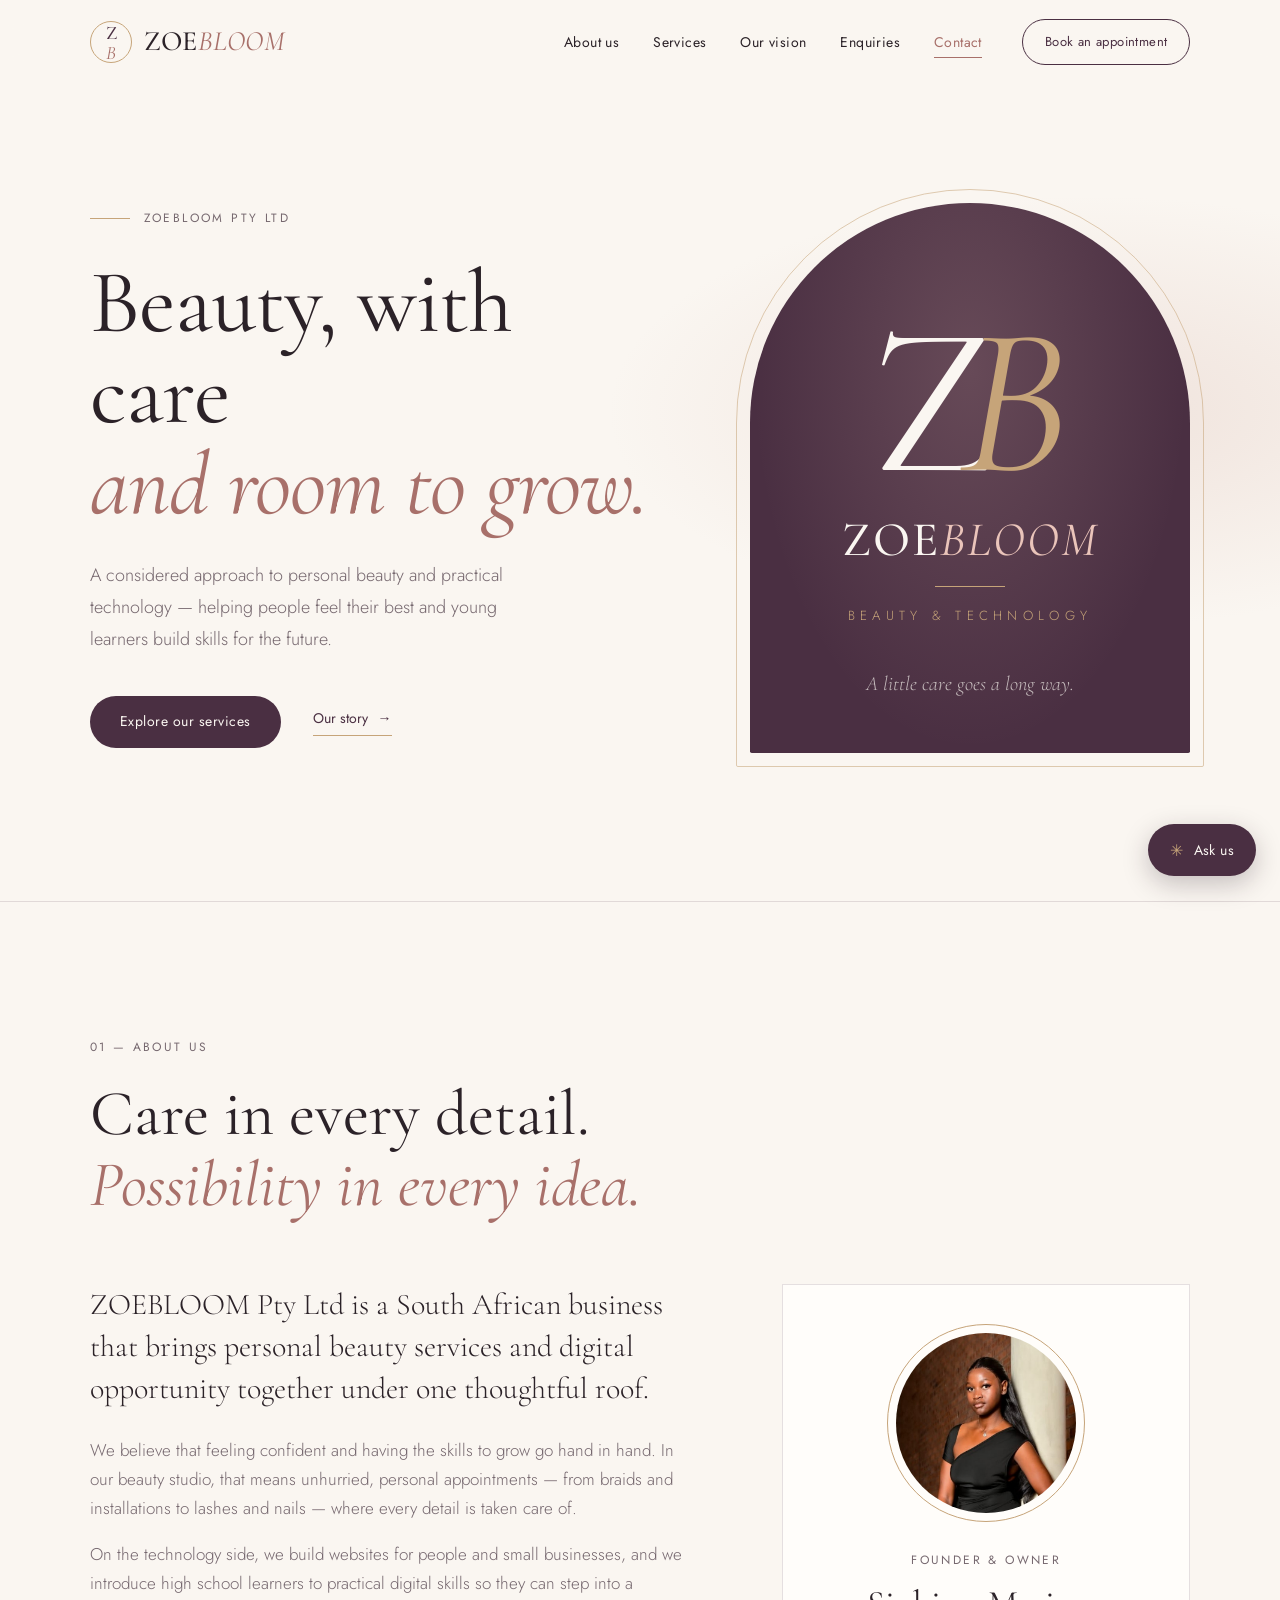
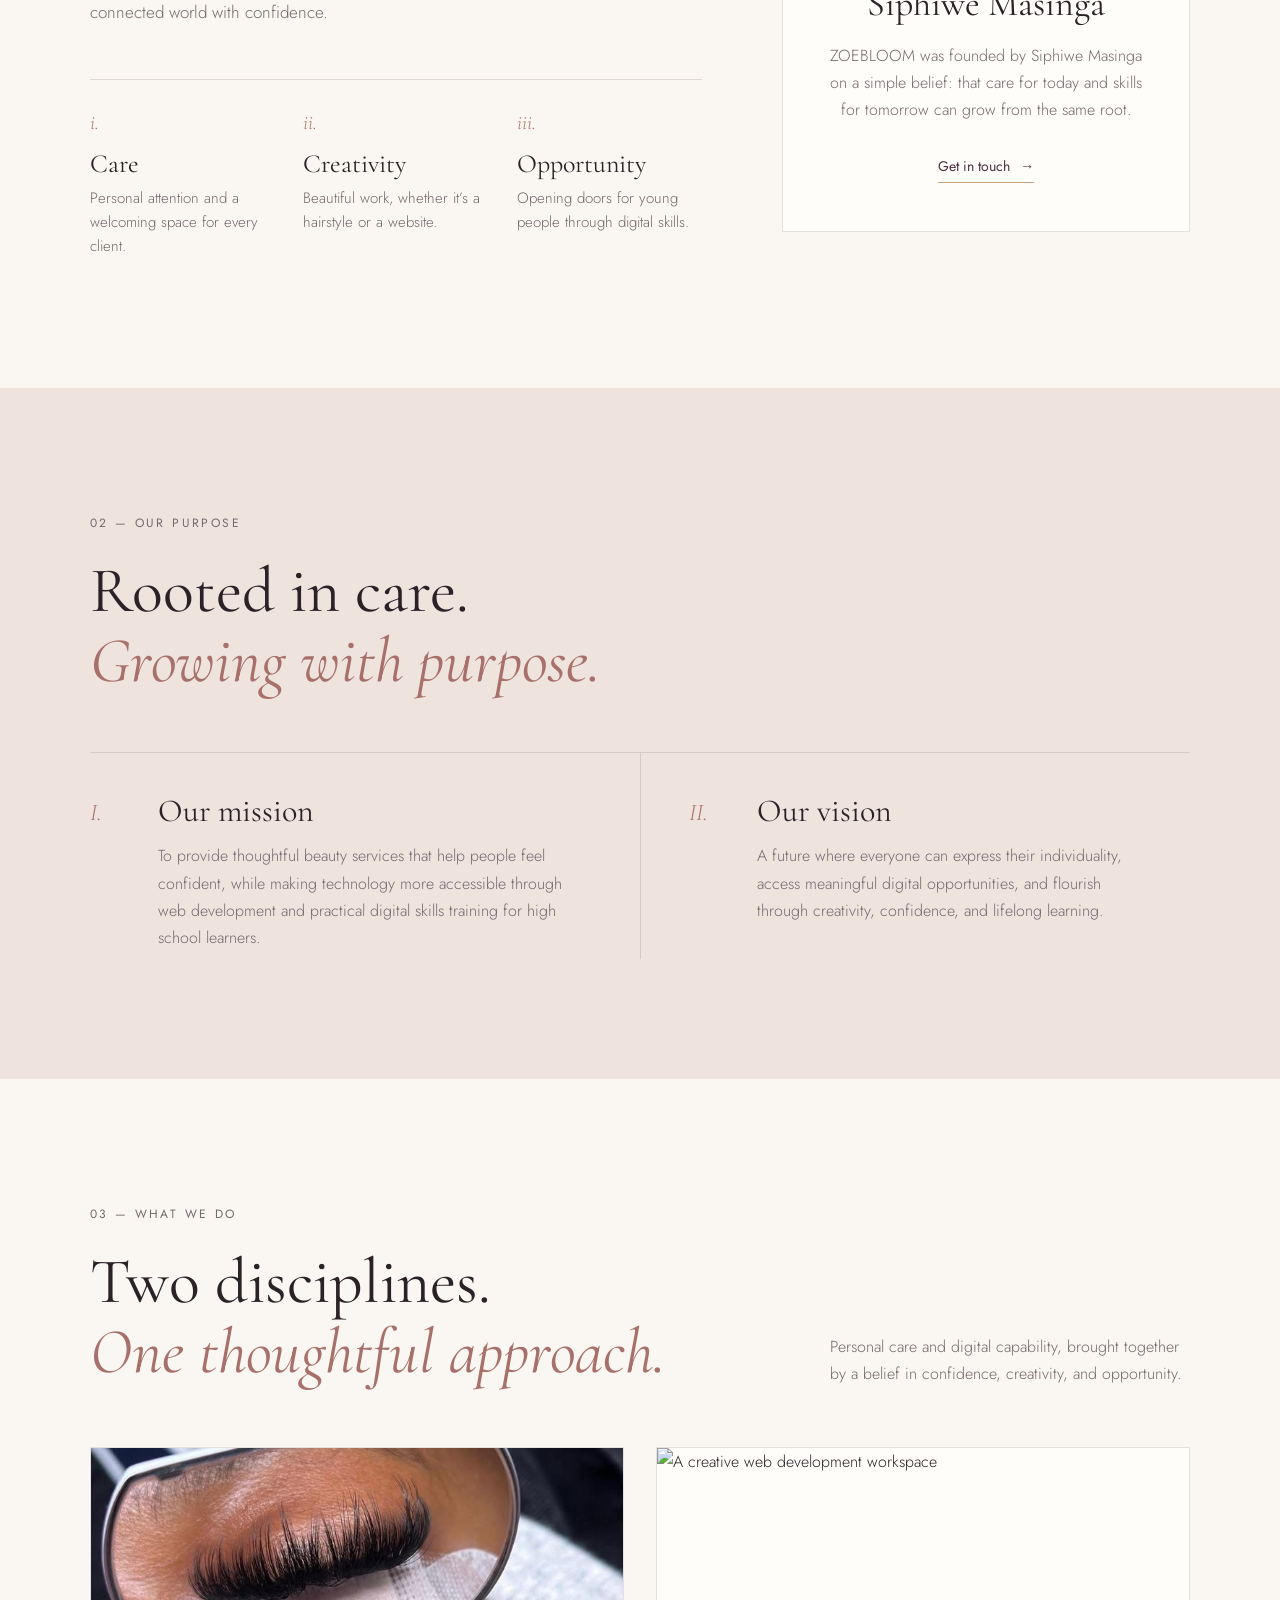
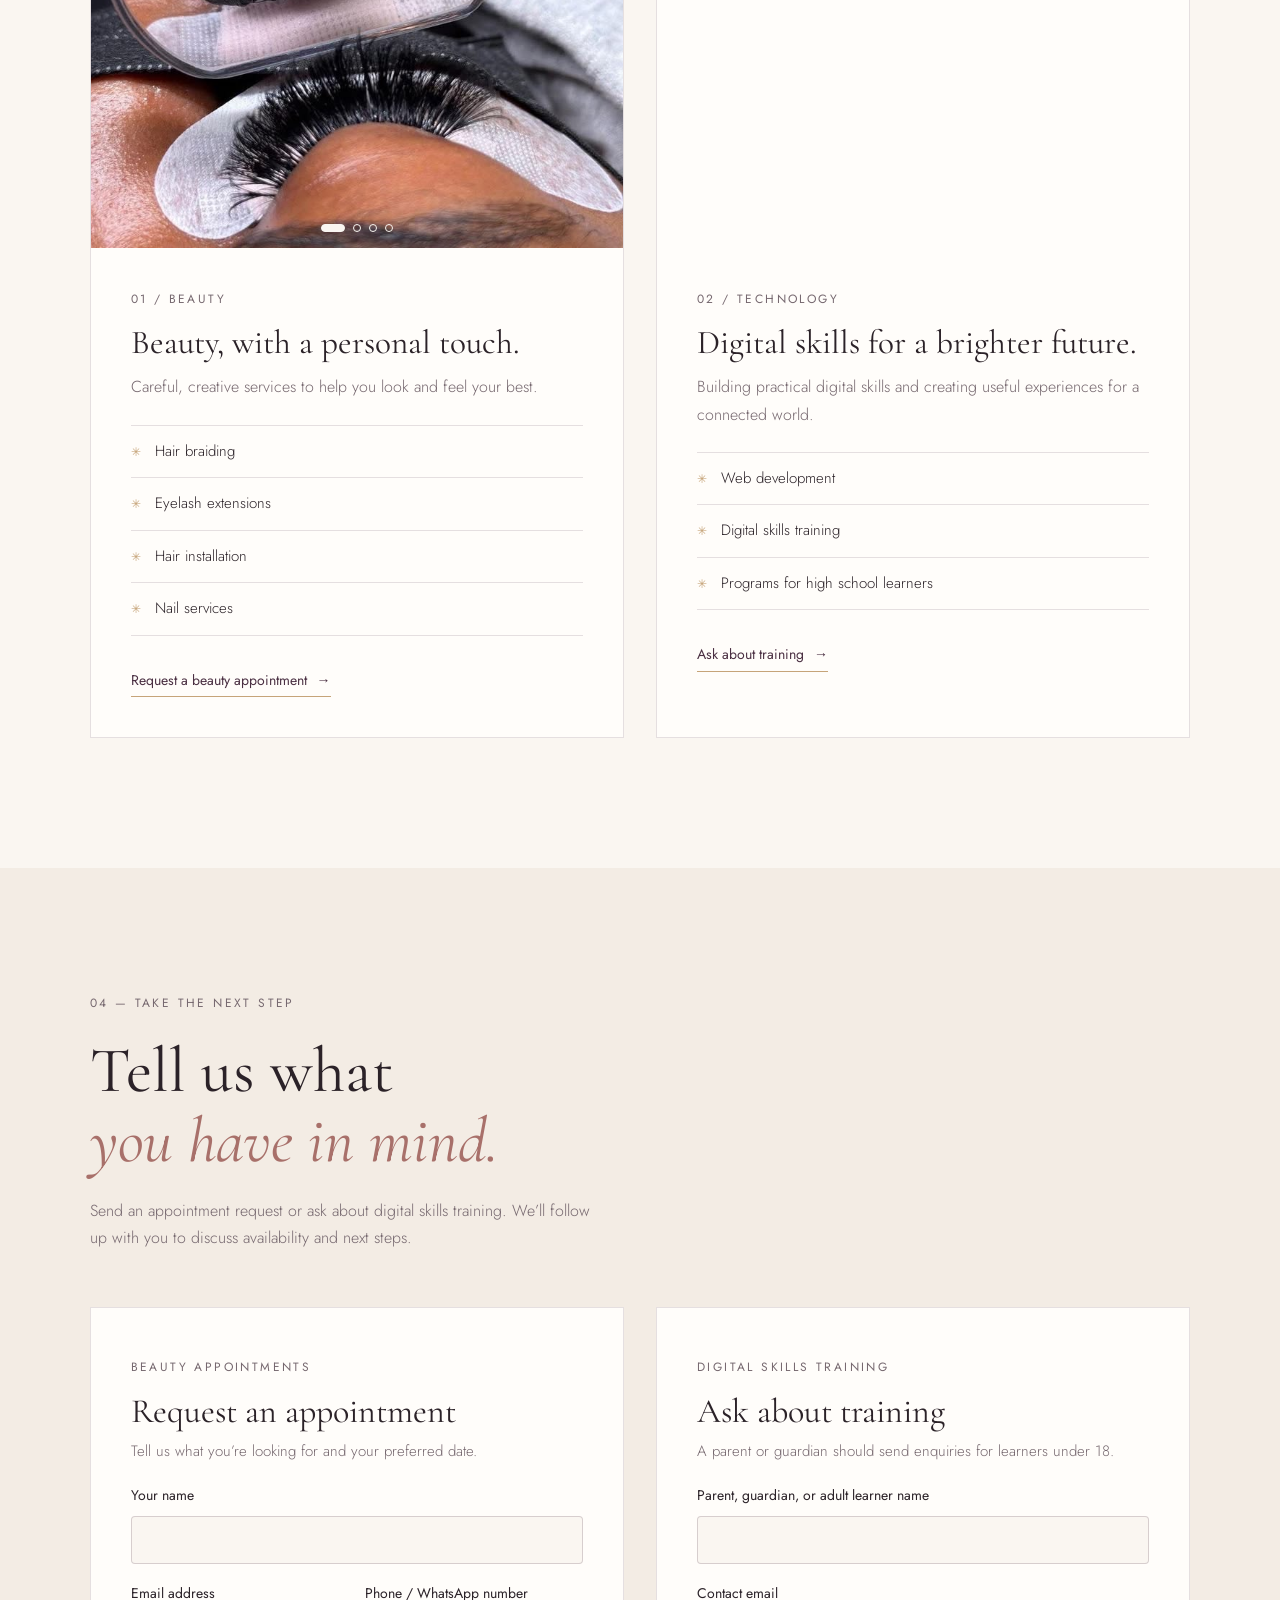
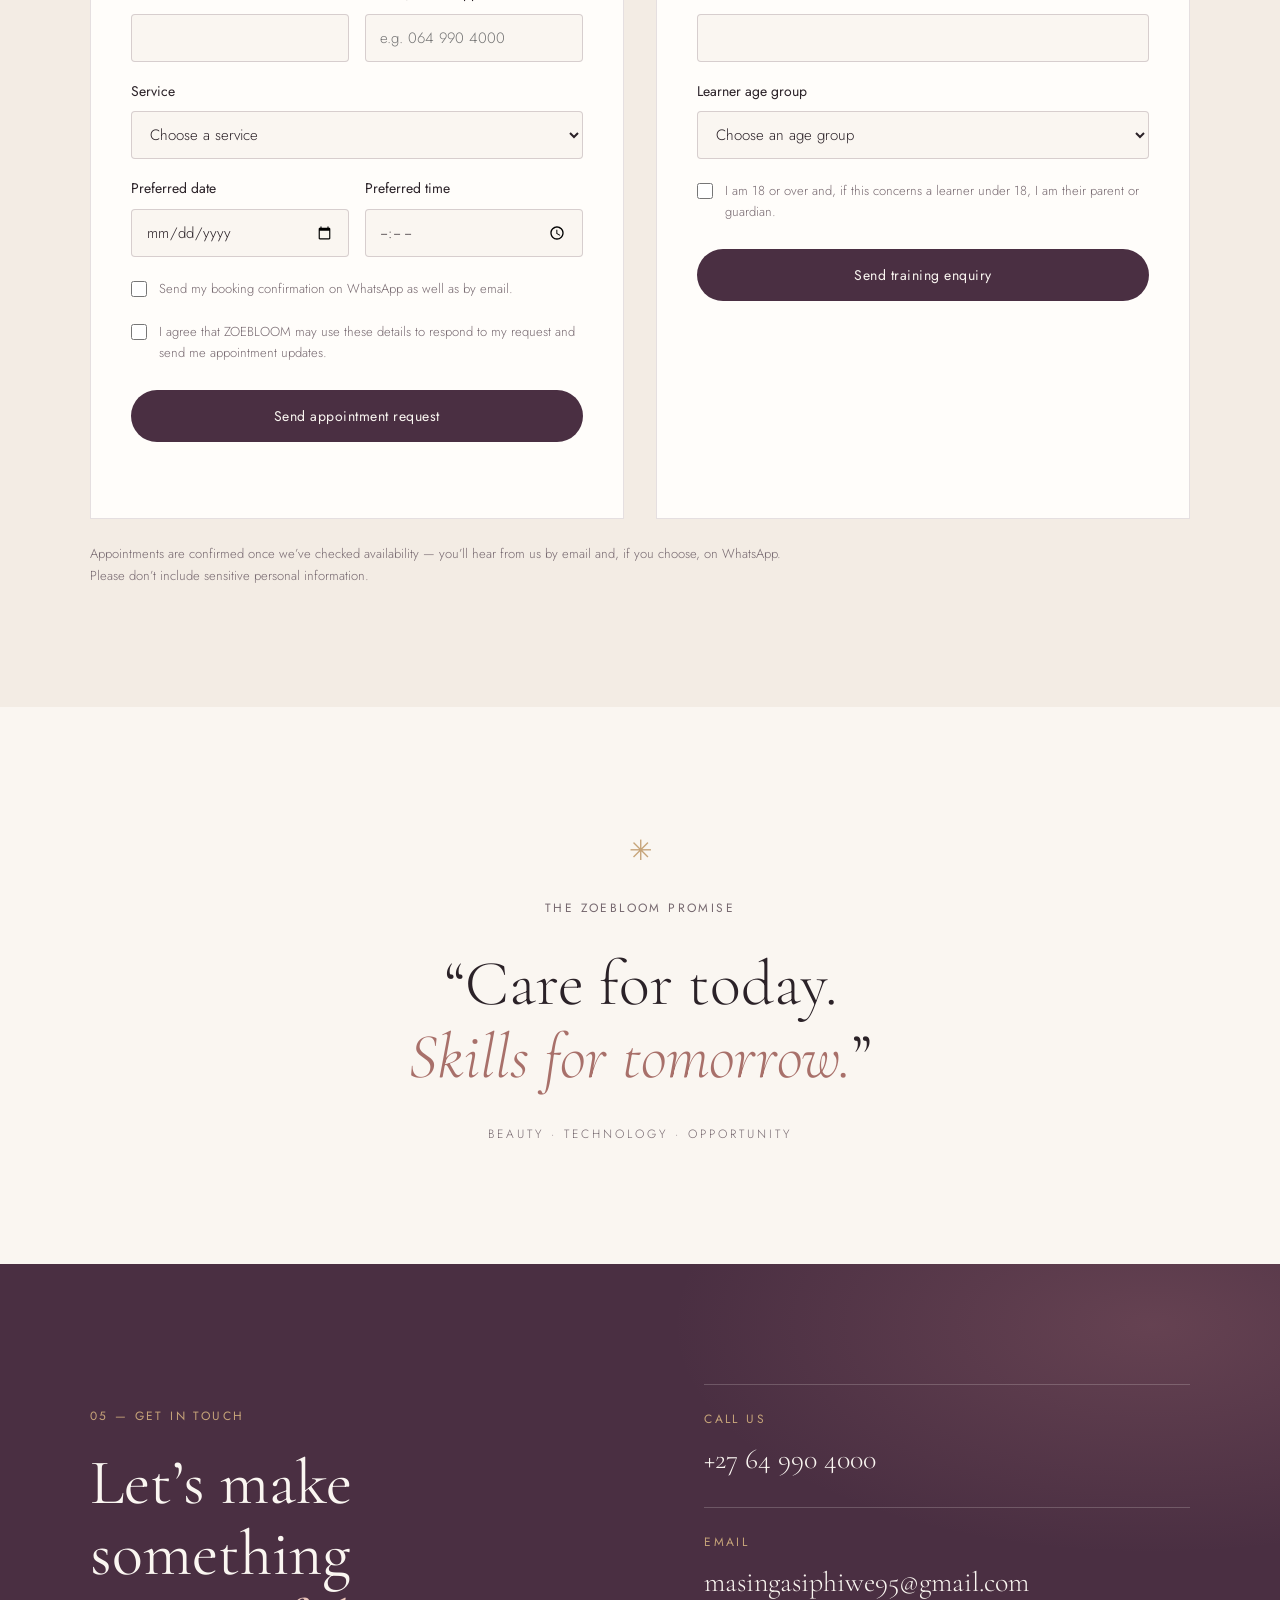
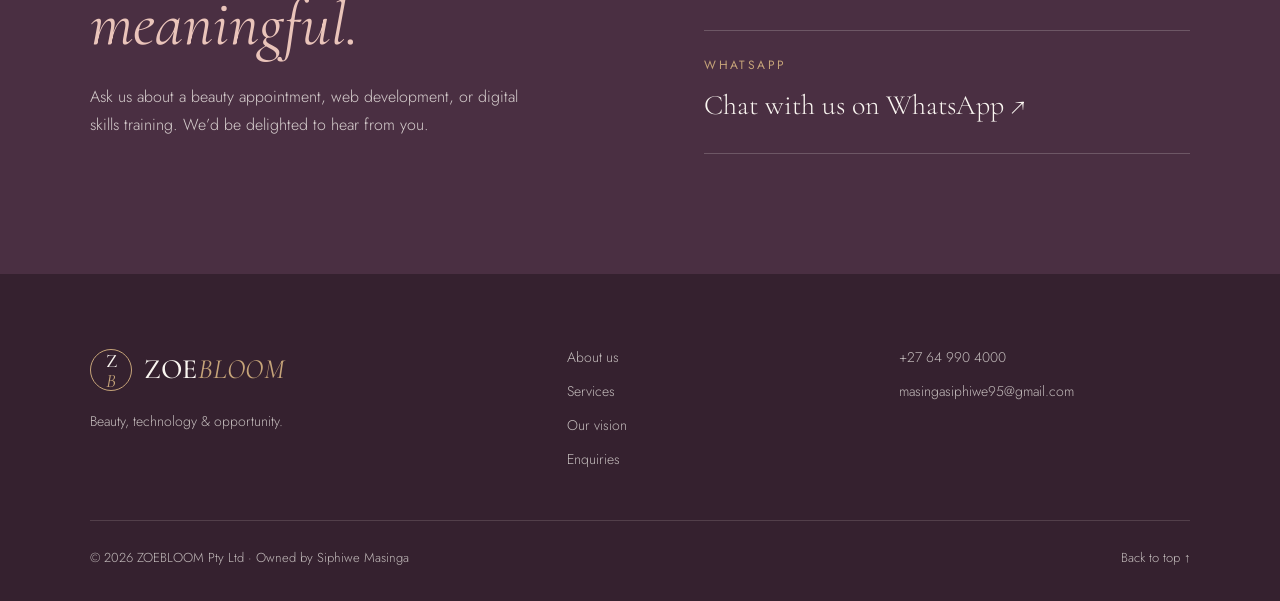
==== commit 95687904: "Rebrand website as ZOEBLOOM Update the site, booking flow, assistant, and project documentation to u" ====
--- a/index.html
+++ b/index.html
@@ -5,10 +5,10 @@
     <meta name="viewport" content="width=device-width, initial-scale=1.0" />
     <meta
       name="description"
-      content="Everbloom Pty Ltd offers beauty services, web development, and digital skills training for high school learners."
+      content="ZOEBLOOM Pty Ltd offers beauty services, web development, and digital skills training for high school learners."
     />
     <meta name="theme-color" content="#faf6f1" />
-    <title>Everbloom Pty Ltd — Beauty & Technology</title>
+    <title>ZOEBLOOM Pty Ltd — Beauty & Technology</title>
     <link rel="preconnect" href="https://fonts.googleapis.com" />
     <link rel="preconnect" href="https://fonts.gstatic.com" crossorigin />
     <link rel="preconnect" href="https://images.unsplash.com" />
@@ -24,9 +24,9 @@
   <body>
     <header class="site-header">
       <div class="header-inner">
-        <a class="wordmark" href="#home" aria-label="EverBloom home">
-          <span class="wordmark-monogram" aria-hidden="true">E<em>B</em></span>
-          <span class="wordmark-text">Ever<em>Bloom</em></span>
+        <a class="wordmark" href="#home" aria-label="ZOEBLOOM home">
+          <span class="wordmark-monogram" aria-hidden="true">Z<em>B</em></span>
+          <span class="wordmark-text">ZOE<em>BLOOM</em></span>
         </a>
         <nav class="site-nav" id="site-nav" aria-label="Main navigation">
           <ul class="nav-links">
@@ -54,7 +54,7 @@
     <main>
       <section class="hero" id="home">
         <div class="hero-copy">
-          <p class="eyebrow"><span class="eyebrow-line"></span> Everbloom Pty Ltd</p>
+          <p class="eyebrow"><span class="eyebrow-line"></span> ZOEBLOOM Pty Ltd</p>
           <h1>Beauty, with care<br /><em>and room to grow.</em></h1>
           <p class="hero-description">
             A considered approach to personal beauty and practical technology — helping people
@@ -66,10 +66,10 @@
           </div>
         </div>
 
-        <div class="hero-art" role="img" aria-label="EverBloom logo — Beauty and Technology">
+        <div class="hero-art" role="img" aria-label="ZOEBLOOM logo — Beauty and Technology">
           <div class="logo-lockup" aria-hidden="true">
-            <span class="logo-monogram"><span>E</span><em>B</em></span>
-            <span class="logo-name">Ever<em>Bloom</em></span>
+            <span class="logo-monogram"><span>Z</span><em>B</em></span>
+            <span class="logo-name">ZOE<em>BLOOM</em></span>
             <span class="logo-rule"></span>
             <span class="logo-tagline">Beauty &amp; Technology</span>
             <span class="logo-caption">A little care goes a long way.</span>
@@ -86,7 +86,7 @@
         <div class="about-grid">
           <div class="about-story">
             <p class="about-lead">
-              Everbloom Pty Ltd is a South African business that brings personal beauty
+              ZOEBLOOM Pty Ltd is a South African business that brings personal beauty
               services and digital opportunity together under one thoughtful roof.
             </p>
             <p>
@@ -129,7 +129,7 @@
             <img
               class="founder-photo"
               src="images/founder.jpg"
-              alt="Portrait of Siphiwe Masinga, founder of Everbloom"
+              alt="Portrait of Siphiwe Masinga, founder of ZOEBLOOM"
               width="600"
               height="600"
               loading="lazy"
@@ -137,7 +137,7 @@
             <span class="section-number">Founder &amp; owner</span>
             <h3>Siphiwe Masinga</h3>
             <p>
-              Everbloom was founded by Siphiwe Masinga on a simple belief: that care for today
+              ZOEBLOOM was founded by Siphiwe Masinga on a simple belief: that care for today
               and skills for tomorrow can grow from the same root.
             </p>
             <a class="text-link" href="#contact">Get in touch <span aria-hidden="true">→</span></a>
@@ -335,7 +335,7 @@
             <label class="consent-label">
               <input name="consent" type="checkbox" required />
               <span>
-                I agree that Everbloom may use these details to respond to my request and send
+                I agree that ZOEBLOOM may use these details to respond to my request and send
                 me appointment updates.
               </span>
             </label>
@@ -405,7 +405,7 @@
 
       <section class="manifesto">
         <span class="manifesto-flower" aria-hidden="true">✳</span>
-        <p class="section-number">The Everbloom promise</p>
+        <p class="section-number">The ZOEBLOOM promise</p>
         <blockquote>
           “Care for today.<br /><em>Skills for tomorrow.</em>”
         </blockquote>
@@ -433,7 +433,7 @@
           <li>
             <span class="contact-label">WhatsApp</span>
             <a
-              href="https://wa.me/27649904000?text=Hello%20Everbloom%2C%20I%27d%20like%20help%20with%20your%20services."
+              href="https://wa.me/27649904000?text=Hello%20ZOEBLOOM%2C%20I%27d%20like%20help%20with%20your%20services."
               target="_blank"
               rel="noopener noreferrer"
             >Chat with us on WhatsApp <span aria-hidden="true">↗</span></a>
@@ -445,9 +445,9 @@
     <footer class="site-footer">
       <div class="footer-top">
         <div class="footer-brand">
-          <a class="wordmark" href="#home" aria-label="EverBloom home">
-            <span class="wordmark-monogram" aria-hidden="true">E<em>B</em></span>
-            <span class="wordmark-text">Ever<em>Bloom</em></span>
+          <a class="wordmark" href="#home" aria-label="ZOEBLOOM home">
+            <span class="wordmark-monogram" aria-hidden="true">Z<em>B</em></span>
+            <span class="wordmark-text">ZOE<em>BLOOM</em></span>
           </a>
           <p>Beauty, technology &amp; opportunity.</p>
         </div>
@@ -463,7 +463,7 @@
         </div>
       </div>
       <div class="footer-bottom">
-        <span>© <span id="year"></span> Everbloom Pty Ltd · Owned by Siphiwe Masinga</span>
+        <span>© <span id="year"></span> ZOEBLOOM Pty Ltd · Owned by Siphiwe Masinga</span>
         <a class="back-to-top" href="#home">Back to top ↑</a>
       </div>
     </footer>
@@ -478,7 +478,7 @@
       >
         <header class="chat-header">
           <div>
-            <p class="chat-kicker">EVERBLOOM PTY LTD</p>
+            <p class="chat-kicker">ZOEBLOOM PTY LTD</p>
             <h2 id="chat-title">How can we help?</h2>
             <span class="chat-status"><span></span> Automated assistant</span>
           </div>
@@ -519,7 +519,7 @@
         type="button"
         aria-expanded="false"
         aria-controls="chat-panel"
-        aria-label="Open Everbloom client assistant"
+        aria-label="Open ZOEBLOOM client assistant"
       >
         <span class="chat-toggle-icon" aria-hidden="true">✳</span>
         <span class="chat-toggle-label">Ask us</span>
